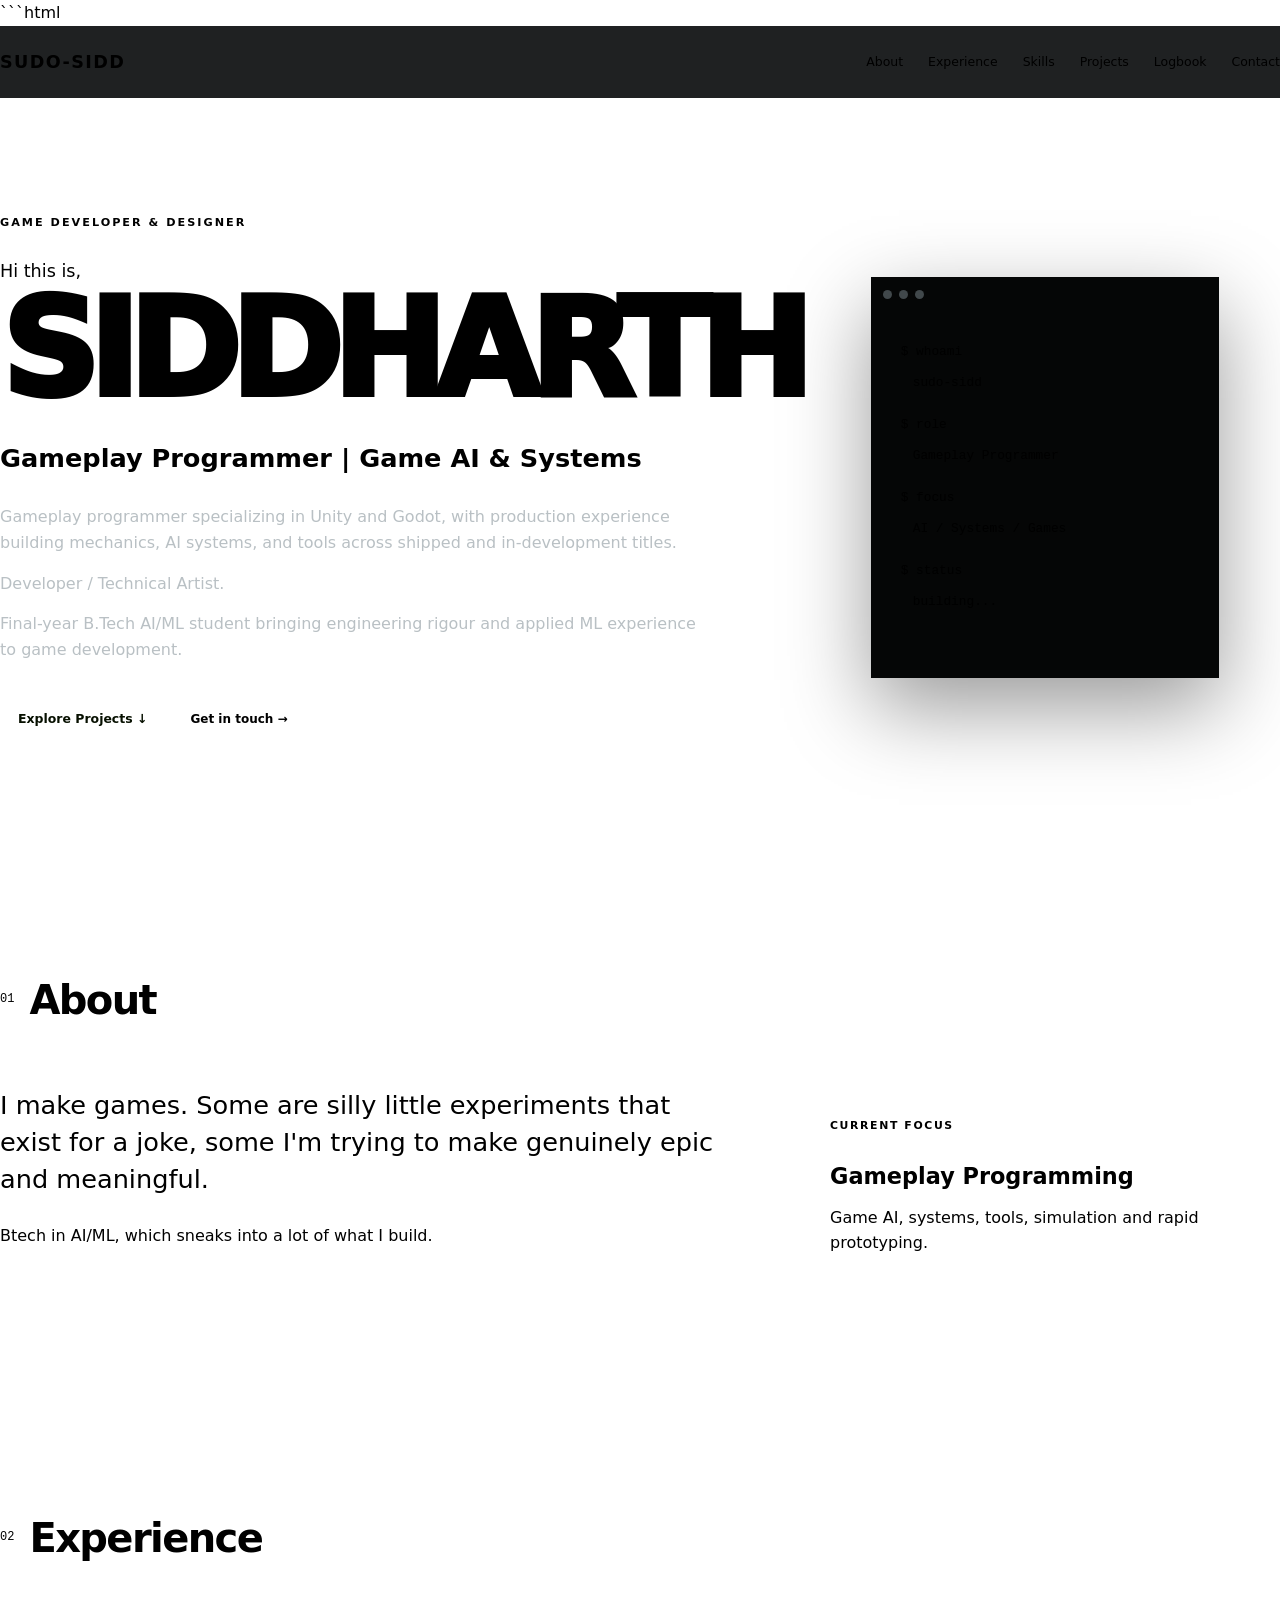
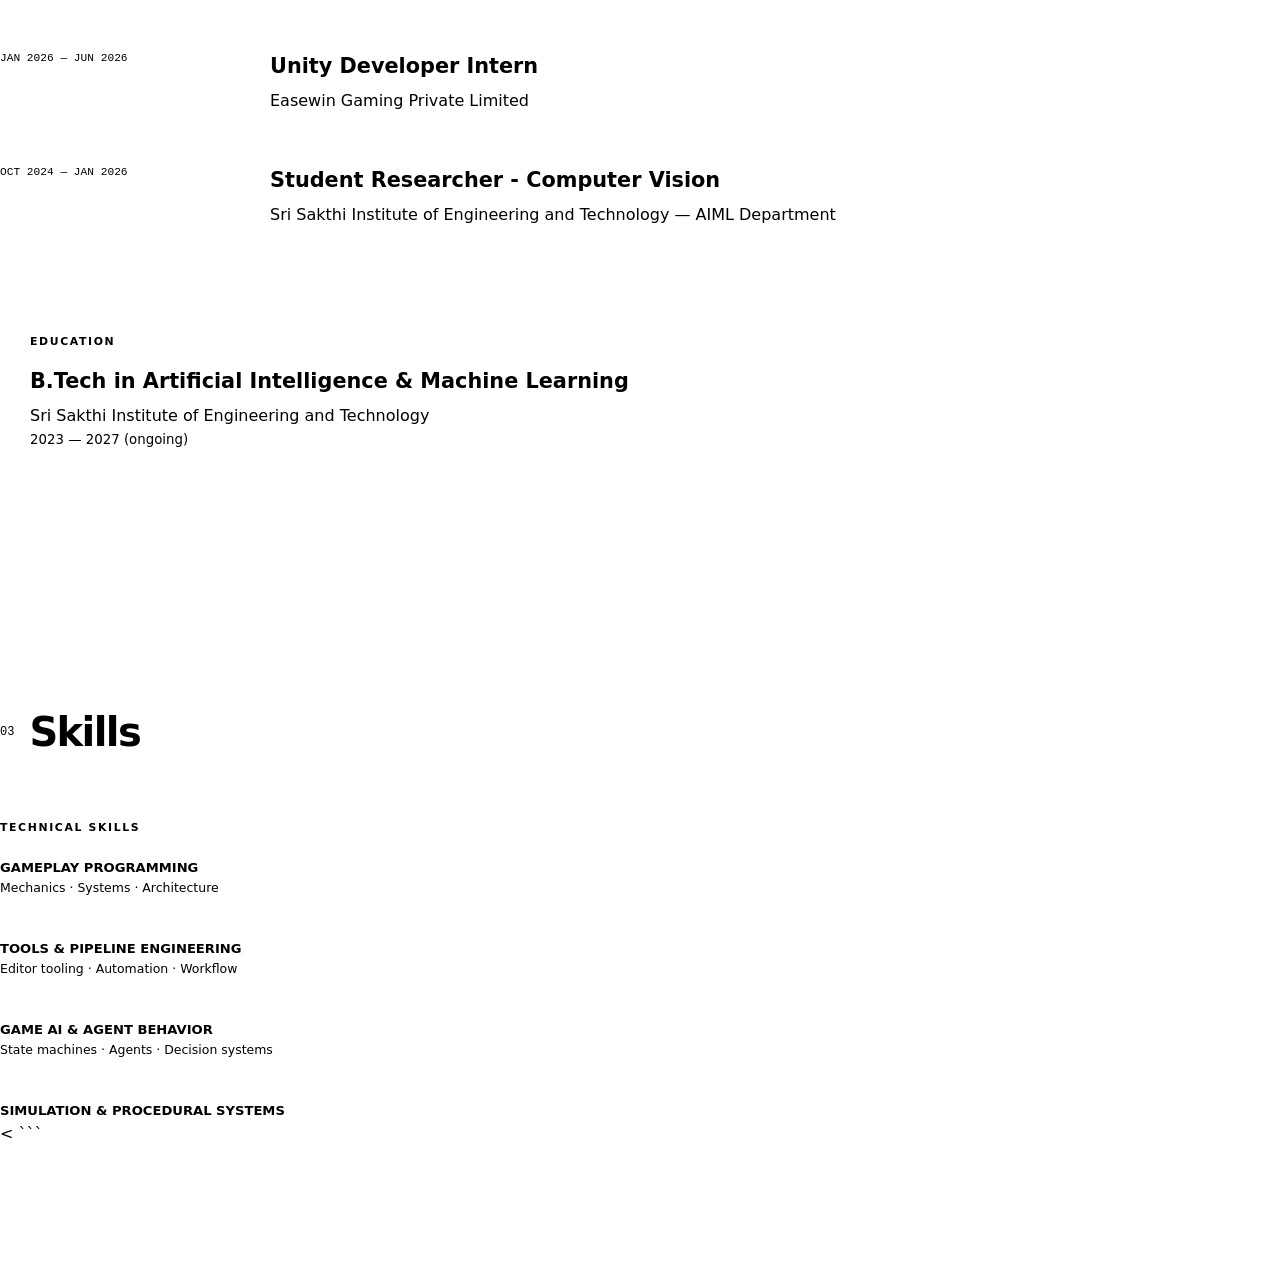
==== Portifolio/index.html @ a7dddc5f "Website" ====
```html
<!DOCTYPE html>
<html lang="en">
<head>
    <meta charset="UTF-8">
    <meta name="viewport" content="width=device-width, initial-scale=1.0">

    <title>SUDO-SIDD | Game Developer & Designer</title>

    <link rel="stylesheet" href="style.css">
</head>

<body>

<header class="header">
    <a href="#home" class="logo">
        SUDO<span>-</span>SIDD
    </a>

    <button class="menu-toggle" id="menuToggle">☰</button>

    <nav id="nav">
        <a href="#about">About</a>
        <a href="#experience">Experience</a>
        <a href="#skills">Skills</a>
        <a href="#projects">Projects</a>
        <a href="#logbook">Logbook</a>
        <a href="#contact">Contact</a>
    </nav>
</header>


<main>

    <!-- HERO -->
    <section id="home" class="hero">

        <div class="hero-left">

            <div class="eyebrow">
                GAME DEVELOPER & DESIGNER
            </div>

            <p class="hello">Hi this is,</p>

            <h1>SIDDHARTH</h1>

            <h2>
                Gameplay Programmer
                <span>|</span>
                Game AI & Systems
            </h2>

            <p>
                Gameplay programmer specializing in Unity and Godot,
                with production experience building mechanics, AI
                systems, and tools across shipped and in-development
                titles.
            </p>

            <p class="muted">
                Developer / Technical Artist.
            </p>

            <p>
                Final-year B.Tech AI/ML student bringing engineering
                rigour and applied ML experience to game development.
            </p>

            <div class="hero-buttons">
                <a href="#projects" class="button">
                    Explore Projects ↓
                </a>

                <a href="#contact" class="link">
                    Get in touch →
                </a>
            </div>

        </div>

        <div class="hero-visual">
            <div class="terminal">
                <div class="terminal-top">
                    <span></span>
                    <span></span>
                    <span></span>
                </div>

                <div class="terminal-body">
                    <p>$ whoami</p>
                    <p class="green">sudo-sidd</p>

                    <p>$ role</p>
                    <p class="green">Gameplay Programmer</p>

                    <p>$ focus</p>
                    <p class="green">AI / Systems / Games</p>

                    <p>$ status</p>
                    <p class="green">building...</p>

                    <span class="cursor"></span>
                </div>
            </div>
        </div>

    </section>


    <!-- ABOUT -->
    <section id="about" class="section">

        <div class="section-title">
            <span>01</span>
            <h2>About</h2>
        </div>

        <div class="about-grid">

            <div>
                <p class="big-text">
                    I make games. Some are silly little experiments
                    that exist for a joke, some I'm trying to make
                    genuinely epic and meaningful.
                </p>

                <p>
                    Btech in AI/ML, which sneaks into a lot of what
                    I build.
                </p>
            </div>

            <div class="info-card">
                <span>CURRENT FOCUS</span>

                <h3>
                    Gameplay Programming
                </h3>

                <p>
                    Game AI, systems, tools, simulation and
                    rapid prototyping.
                </p>
            </div>

        </div>

    </section>


    <!-- EXPERIENCE -->
    <section id="experience" class="section">

        <div class="section-title">
            <span>02</span>
            <h2>Experience</h2>
        </div>

        <div class="timeline">

            <article>
                <time>
                    JAN 2026 — JUN 2026
                </time>

                <div>
                    <h3>Unity Developer Intern</h3>

                    <p>
                        Easewin Gaming Private Limited
                    </p>
                </div>
            </article>


            <article>
                <time>
                    OCT 2024 — JAN 2026
                </time>

                <div>
                    <h3>
                        Student Researcher -
                        Computer Vision
                    </h3>

                    <p>
                        Sri Sakthi Institute of Engineering
                        and Technology — AIML Department
                    </p>
                </div>
            </article>

        </div>


        <div class="education">

            <span>EDUCATION</span>

            <h3>
                B.Tech in Artificial Intelligence
                & Machine Learning
            </h3>

            <p>
                Sri Sakthi Institute of Engineering
                and Technology
            </p>

            <small>
                2023 — 2027 (ongoing)
            </small>

        </div>

    </section>


    <!-- SKILLS -->
    <section id="skills" class="section">

        <div class="section-title">
            <span>03</span>
            <h2>Skills</h2>
        </div>


        <div class="skills-grid">

            <div>

                <span class="label">
                    TECHNICAL SKILLS
                </span>

                <div class="skill">

                    <strong>
                        GAMEPLAY PROGRAMMING
                    </strong>

                    <small>
                        Mechanics · Systems · Architecture
                    </small>

                </div>


                <div class="skill">

                    <strong>
                        TOOLS & PIPELINE ENGINEERING
                    </strong>

                    <small>
                        Editor tooling · Automation · Workflow
                    </small>

                </div>


                <div class="skill">

                    <strong>
                        GAME AI & AGENT BEHAVIOR
                    </strong>

                    <small>
                        State machines · Agents · Decision systems
                    </small>

                </div>


                <div class="skill">

                    <strong>
                        SIMULATION & PROCEDURAL SYSTEMS
                    </strong>

                    <
```
---- Portifolio/style.css ----
```css
:root {
    --bg: #07090a;
    --panel: #0d1113;
    --panel-hover: #121719;

    --text: #edf1f2;
    --muted: #899397;

    --green: #b7ff3c;
    --green-dark: #7fb72b;

    --border: #252c2f;

    --max-width: 1200px;
}


* {
    box-sizing: border-box;
    margin: 0;
    padding: 0;
}


html {
    scroll-behavior: smooth;
}


body {
    background: var(--bg);
    color: var(--text);

    font-family:
        Inter,
        system-ui,
        -apple-system,
        BlinkMacSystemFont,
        "Segoe UI",
        sans-serif;

    line-height: 1.6;
}


a {
    color: inherit;
    text-decoration: none;
}


button {
    font-family: inherit;
}


/* =========================
   HEADER
========================= */

.header {
    position: sticky;
    top: 0;
    z-index: 100;

    height: 72px;

    display: flex;
    align-items: center;
    justify-content: space-between;

    padding: 0 max(
        24px,
        calc((100vw - var(--max-width)) / 2)
    );

    background: rgba(7, 9, 10, .9);

    backdrop-filter: blur(15px);

    border-bottom: 1px solid var(--border);
}


.logo {
    font-size: 1.1rem;
    font-weight: 900;

    letter-spacing: .08em;
}


.logo span {
    color: var(--green);
}


.header nav {
    display: flex;
    gap: 25px;
}


.header nav a {
    color: var(--muted);

    font-size: .78rem;

    transition: .2s;
}


.header nav a:hover {
    color: var(--green);
}


.menu-toggle {
    display: none;

    background: none;
    border: none;

    color: white;

    font-size: 1.4rem;

    cursor: pointer;
}


/* =========================
   GENERAL
========================= */

.section,
.hero {
    width: min(
        var(--max-width),
        calc(100% - 48px)
    );

    margin: auto;
}


.section {
    padding: 110px 0;

    border-top: 1px solid var(--border);
}


.section-title {
    display: flex;

    align-items: center;

    gap: 15px;

    margin-bottom: 55px;
}


.section-title span {
    color: var(--green);

    font-family: monospace;

    font-size: .75rem;
}


.section-title h2 {
    font-size: 2.5rem;

    letter-spacing: -.04em;
}


.section-title::after {
    content: "";

    flex: 1;

    height: 1px;

    background: var(--border);

    margin-left: 10px;
}


.label {
    color: var(--green);

    font-size: .68rem;

    font-weight: 800;

    letter-spacing: .15em;
}


.muted {
    color: var(--muted);
}


/* =========================
   HERO
========================= */

.hero {
    min-height: 760px;

    display: grid;

    grid-template-columns:
        1.15fr
        .85fr;

    gap: 70px;

    align-items: center;
}


.eyebrow {
    color: var(--green);

    font-size: .7rem;

    font-weight: 800;

    letter-spacing: .18em;
}


.hello {
    color: var(--muted);

    font-size: 1.1rem;

    margin-top: 25px;
}


.hero h1 {
    font-size:
        clamp(
            4rem,
            11vw,
            8.5rem
        );

    line-height: .85;

    letter-spacing: -.08em;

    margin: 8px 0 30px;

    font-weight: 950;
}


.hero h2 {
    font-size:
        clamp(
            1.1rem,
            2vw,
            1.6rem
        );

    margin-bottom: 25px;
}


.hero h2 span {
    color: var(--green);
}


.hero-left > p:not(.hello) {
    max-width: 700px;

    color: #b9c0c4;

    margin-bottom: 15px;
}


.hero-buttons {
    display: flex;

    align-items: center;

    gap: 25px;

    margin-top: 35px;
}


.button {
    background: var(--green);

    color: #071000;

    padding: 12px 18px;

    font-size: .78rem;

    font-weight: 900;

    border-radius: 2px;

    transition: .2s;
}


.button:hover {
    background: #d1ff83;

    transform: translateY(-2px);
}


.link {
    color: var(--green);

    font-size: .75rem;

    font-weight: 800;
}


/* =========================
   TERMINAL
========================= */

.hero-visual {
    min-height: 430px;

    display: flex;

    align-items: center;
}


.terminal {
    width: 100%;

    background: #050606;

    border: 1px solid var(--border);

    box-shadow:
        0 30px 80px rgba(0, 0, 0, .4);
}


.terminal-top {
    height: 35px;

    display: flex;

    align-items: center;

    gap: 7px;

    padding: 0 12px;

    border-bottom: 1px solid var(--border);
}


.terminal-top span {
    width: 9px;
    height: 9px;

    background: #41484b;

    border-radius: 50%;
}


.terminal-body {
    padding: 30px;

    font-family: monospace;

    font-size: .8rem;
}


.terminal-body p {
    margin-bottom: 10px;
}


.terminal-body .green {
    color: var(--green);

    margin-left: 12px;

    margin-bottom: 22px;
}


.cursor {
    display: inline-block;

    width: 7px;

    height: 14px;

    background: var(--green);

    animation: blink 1s infinite;
}


@keyframes blink {

    50% {
        opacity: 0;
    }

}


/* =========================
   ABOUT
========================= */

.about-grid {
    display: grid;

    grid-template-columns:
        1.2fr
        .8fr;

    gap: 80px;
}


.big-text {
    font-size: 1.6rem;

    line-height: 1.45;

    margin-bottom: 25px;
}


.about-grid p {
    color: var(--muted);
}


.info-card {
    padding: 30px;

    background: var(--panel);

    border: 1px solid var(--border);
}


.info-card span,
.education > span {
    color: var(--green);

    font-size: .68rem;

    letter-spacing: .15em;

    font-weight: 800;
}


.info-card h3 {
    margin: 25px 0 10px;

    font-size: 1.4rem;
}


.info-card p {
    color: var(--muted);
}


/* =========================
   EXPERIENCE
========================= */

.timeline article {
    display: grid;

    grid-template-columns:
        230px
        1fr;

    gap: 40px;

    padding: 25px 0;

    border-top: 1px solid var(--border);
}


.timeline article:last-child {
    border-bottom: 1px solid var(--border);
}


.timeline time,
.certifications span,
.logs time {
    color: var(--green);

    font-family: monospace;

    font-size: .7rem;
}


.timeline h3 {
    font-size: 1.3rem;
}


.timeline p {
    color: var(--muted);

    margin-top: 5px;
}


.education {
    margin-top: 50px;

    padding: 30px;

    background: var(--panel);

    border: 1px solid var(--border);
}


.education h3 {
    margin: 15px 0 5px;

    font-size: 1.3rem;
}


.education p,
.education small {
    color: var(--muted);
}


/* =========================
   SKILLS
========================= */

.skills-grid {
    display: grid;

    grid-template-columns:
        1fr
        1fr;

    gap: 80px;
}


.skill {
    padding: 20px 0;

    border-bottom: 1px solid var(--border);
}


.skill strong {
    display: block;

    font-size: .82rem;
}


.skill small {
    color: var(--muted);

    font-size: .78rem;
}


.technology-grid {
    display: grid;

    grid-template-columns:
        repeat(3, 1fr);

    gap: 8px;

    margin-top: 15px;
}


.technology-grid div {
    padding: 16px 10px;

    text-align: center;

    background: var(--panel);

    border: 1px solid var(--border);

    font-size: .8rem;

    font-weight: 700;

    transition: .2s;
}


.technology-grid div:hover {
    border-color: var(--green);

    color: var(--green);
}


.secondary {
    display: block;

    margin-top: 45px;
}


/* =========================
   PROJECTS
========================= */

.projects-header {
    display: flex;

    justify-content: space-between;

    align-items: end;

    gap: 30px;
}


.view-controls {
    display: flex;

    border: 1px solid var(--border);
}


.view-button,
.filter {
    background: transparent;

    border: 0;

    color: var(--muted);

    cursor: pointer;

    font-size: .75rem;
}


.view-button {
    padding: 9px 14px;
}


.view-button.active,
.filter.active {
    background: var(--green);

    color: #071000;

    font-weight: 900;
}


.filters {
    display: flex;

    gap: 8px;

    flex-wrap: wrap;

    margin: 30px 0;
}


.filter {
    border: 1px solid var(--border);

    padding: 8px 14px;

    transition: .2s;
}


.filter:hover {
    border-color: var(--green);

    color: var(--green);
}


.projects {
    display: grid;

    grid-template-columns:
        repeat(2, 1fr);

    gap: 14px;
}


.project {
    padding: 27px;

    min-height: 300px;

    background: var(--panel);

    border: 1px solid var(--border);

    transition:
        transform .2s,
        border-color .2s;
}


.project:hover {
    transform: translateY(-3px);

    border-color:
        var(--green-dark);
}


.project-top {
    display: flex;

    justify-content: space-between;

    font-family: monospace;

    font-size: .68rem;
}


.project-status {
    color: var(--green);
}


.project-category {
    color: var(--muted);
}


.project h3 {
    margin: 30px 0 12px;

    font-size: 1.35rem;
}


.project p {
    color: var(--muted);

    font-size: .85rem;
}


.tags {
    display: flex;

    flex-wrap: wrap;

    gap: 6px;

    margin: 20px 0;
}


.tags span {
    padding: 4px 7px;

    background: #151a1c;

    border: 1px solid var(--border);

    color: #b7bec1;

    font-family: monospace;

    font-size: .65rem;
}


.project-action {
    color: var(--green);

    font-size: .7rem;

    font-weight: 800;
}


/* Timeline view */

.projects.timeline-mode {
    display: block;

    border-left: 1px solid var(--border);

    padding-left: 25px;
}


.projects.timeline-mode .project {
    margin-bottom: 14px;
}


/* =========================
   CERTIFICATIONS
========================= */

.certifications > div {
    display: grid;

    grid-template-columns:
        180px
        1fr;

    gap: 30px;

    padding: 25px 0;

    border-top: 1px solid var(--border);
}


.certifications > div:last-child {
    border-bottom: 1px solid var(--border);
}


.certifications h3 {
    font-size: 1.05rem;
}


.certifications p {
    color: var(--muted);

    margin-top: 5px;
}


/* =========================
   LOGBOOK
========================= */

.logbook-header {
    display: flex;

    justify-content: space-between;

    align-items: end;
}


.logs {
    display: grid;

    grid-template-columns:
        repeat(2, 1fr);

    gap: 14px;

    margin-top: 30px;
}


.logs article {
    padding: 28px;

    background: var(--panel);

    border: 1px solid var(--border);
}


.logs h3 {
    font-size: 1.2rem;

    line-height: 1.4;

    margin: 18px 0;
}


.logs p {
    color: var(--muted);

    font-size: .85rem;
}


.logs article > a {
    color: var(--green);

    font-size: .7rem;

    font-weight: 900;
}


/* =========================
   DOODLES
========================= */

.doodles {
    display: grid;

    grid-template-columns:
        repeat(4, 1fr);

    gap: 10px;

    margin-top: 25px;
}


.doodles div {
    min-height: 130px;

    display: flex;

    align-items: end;

    padding: 12px;

    background:
        linear-gradient(
            145deg,
            #151a1d,
            #090b0c
        );

    border: 1px solid var(--border);

    color: #adb4b7;

    font-size: .7rem;

    transition: .2s;
}


.doodles div:hover {
    border-color: var(--green);

    color: var(--green);
}


/* =========================
   CONTACT
========================= */

.contact-grid {
    display: grid;

    grid-template-columns:
        1fr
        1fr;

    gap: 80px;
}


.contact-grid h2 {
    font-size: 2.6rem;

    margin: 10px 0;
}


.contact-grid p {
    max-width: 600px;

    color: var(--muted);
}


.contact-links {
    display: flex;

    flex-direction: column;

    gap: 12px;
}


.contact-links > a {
    padding: 17px;

    background: var(--panel);

    border: 1px solid var(--border);

    color: var(--muted);

    font-size: .7rem;
}


.contact-links strong {
    display: block;

    color: var(--text);

    margin-top: 5px;
}


.socials {
    display: flex;

    gap: 22px;

    margin-top: 15px;
}


.socials a {
    color: var(--green);

    font-size: .72rem;

    font-weight: 900;
}


/* =========================
   FOOTER
========================= */

footer {
    width: min(
        var(--max-width),
        calc(100% - 48px)
    );

    margin: auto;

    padding: 40px 0 55px;

    border-top: 1px solid var(--border);

    display: flex;

    justify-content: space-between;

    gap: 30px;

    color: var(--muted);

    font-size: .75rem;
}


footer strong {
    color: var(--text);

    font-size: .9rem;
}


/* =========================
   MOBILE
========================= */

@media (max-width: 850px) {

    .menu-toggle {
        display: block;
    }


    .header nav {
        display: none;

        position: absolute;

        top: 72px;

        left: 0;

        right: 0;

        padding: 20px 24px;

        background: var(--bg);

        border-bottom: 1px solid var(--border);

        flex-direction: column;
    }


    .header nav.open {
        display: flex;
    }


    .hero {
        grid-template-columns: 1fr;

        padding-top: 70px;
    }


    .hero-visual {
        min-height: 300px;
    }


    .about-grid,
    .skills-grid,
    .contact-grid {
        grid-template-columns: 1fr;
    }


    .projects,
    .logs {
        grid-template-columns: 1fr;
    }


    .doodles {
        grid-template-columns:
            repeat(2, 1fr);
    }


    .timeline article {
        grid-template-columns: 1fr;

        gap: 7px;
    }

}


@media (max-width: 550px) {

    .section,
    .hero {
        width:
            calc(100% - 28px);
    }


    .section {
        padding: 75px 0;
    }


    .hero h1 {
        font-size: 4rem;
    }


    .hero-buttons {
        flex-direction: column;

        align-items: flex-start;
    }


    .projects-header,
    .logbook-header {
        flex-direction: column;

        align-items: flex-start;
    }


    .technology-grid {
        grid-template-columns:
            repeat(2, 1fr);
    }


    .certifications > div {
        grid-template-columns: 1fr;

        gap: 8px;
    }


    footer {
        width:
            calc(100% - 28px);

        flex-direction: column;
    }

}
```
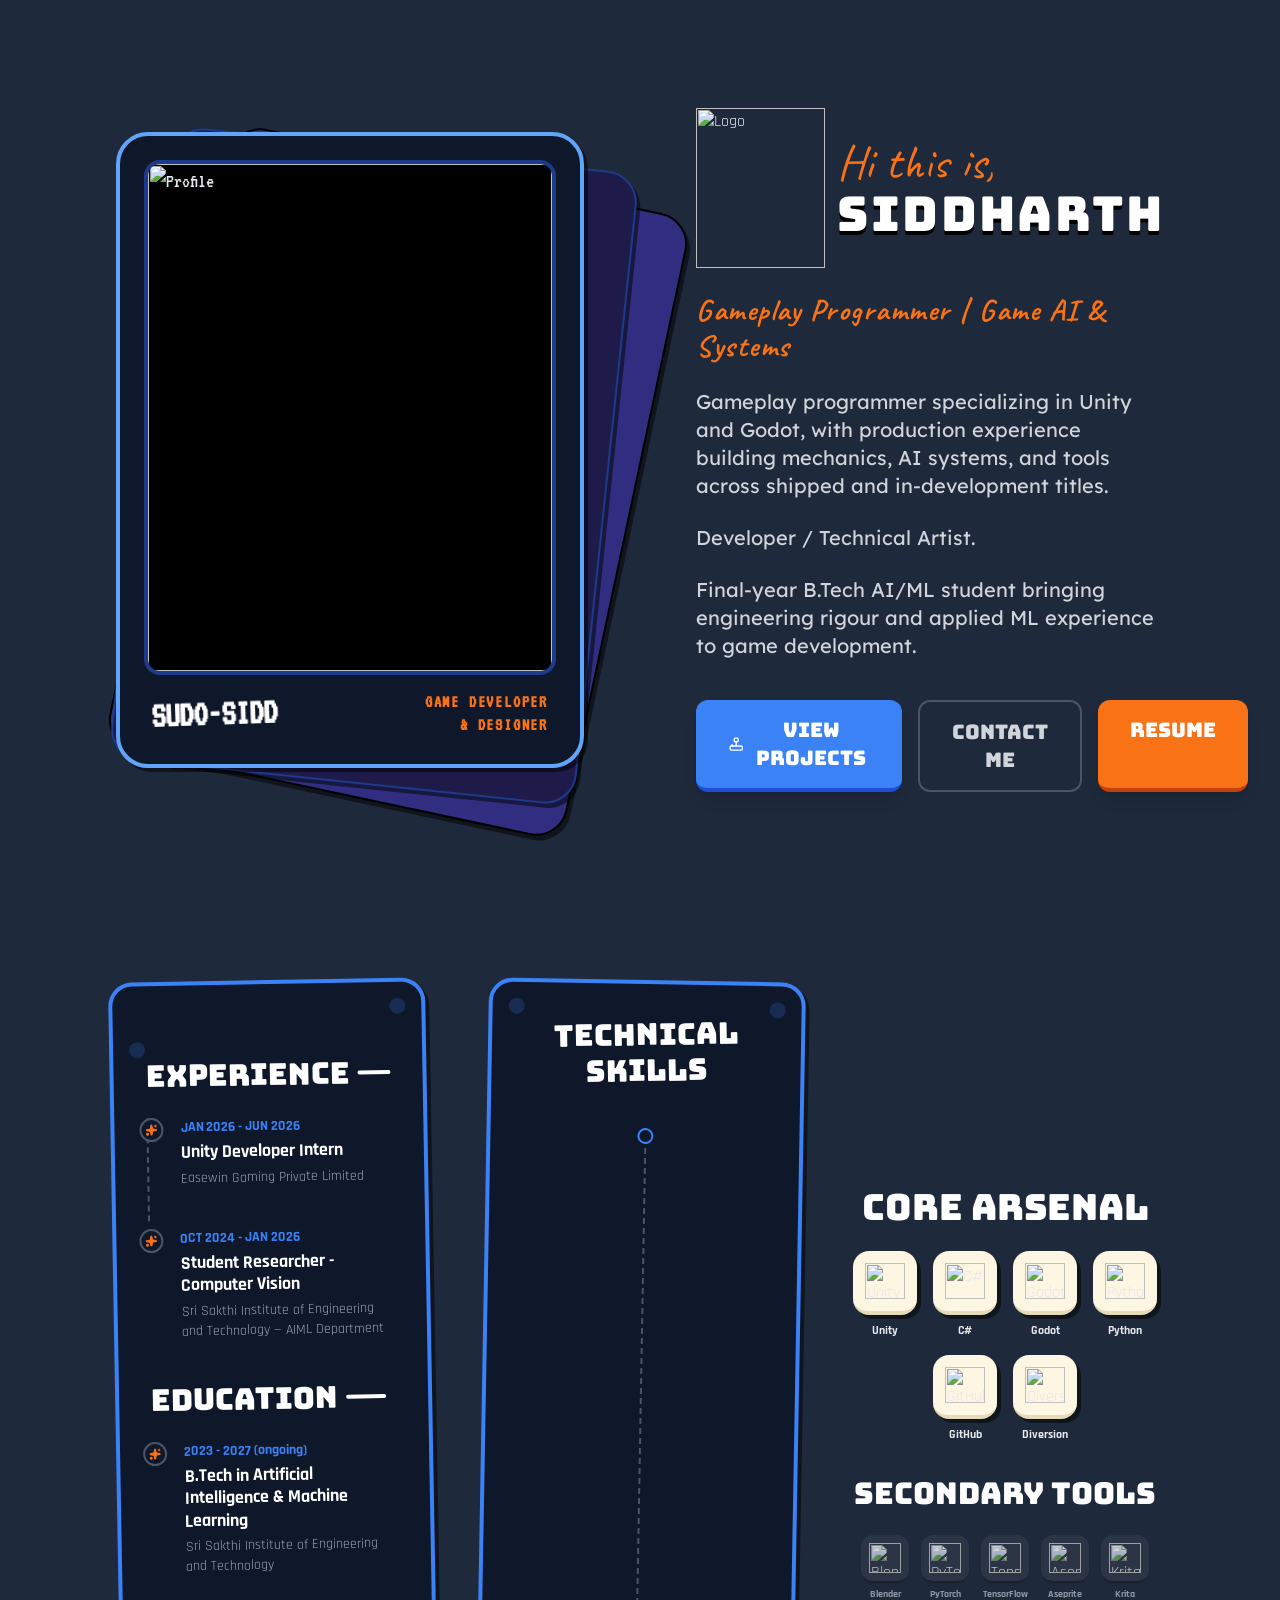
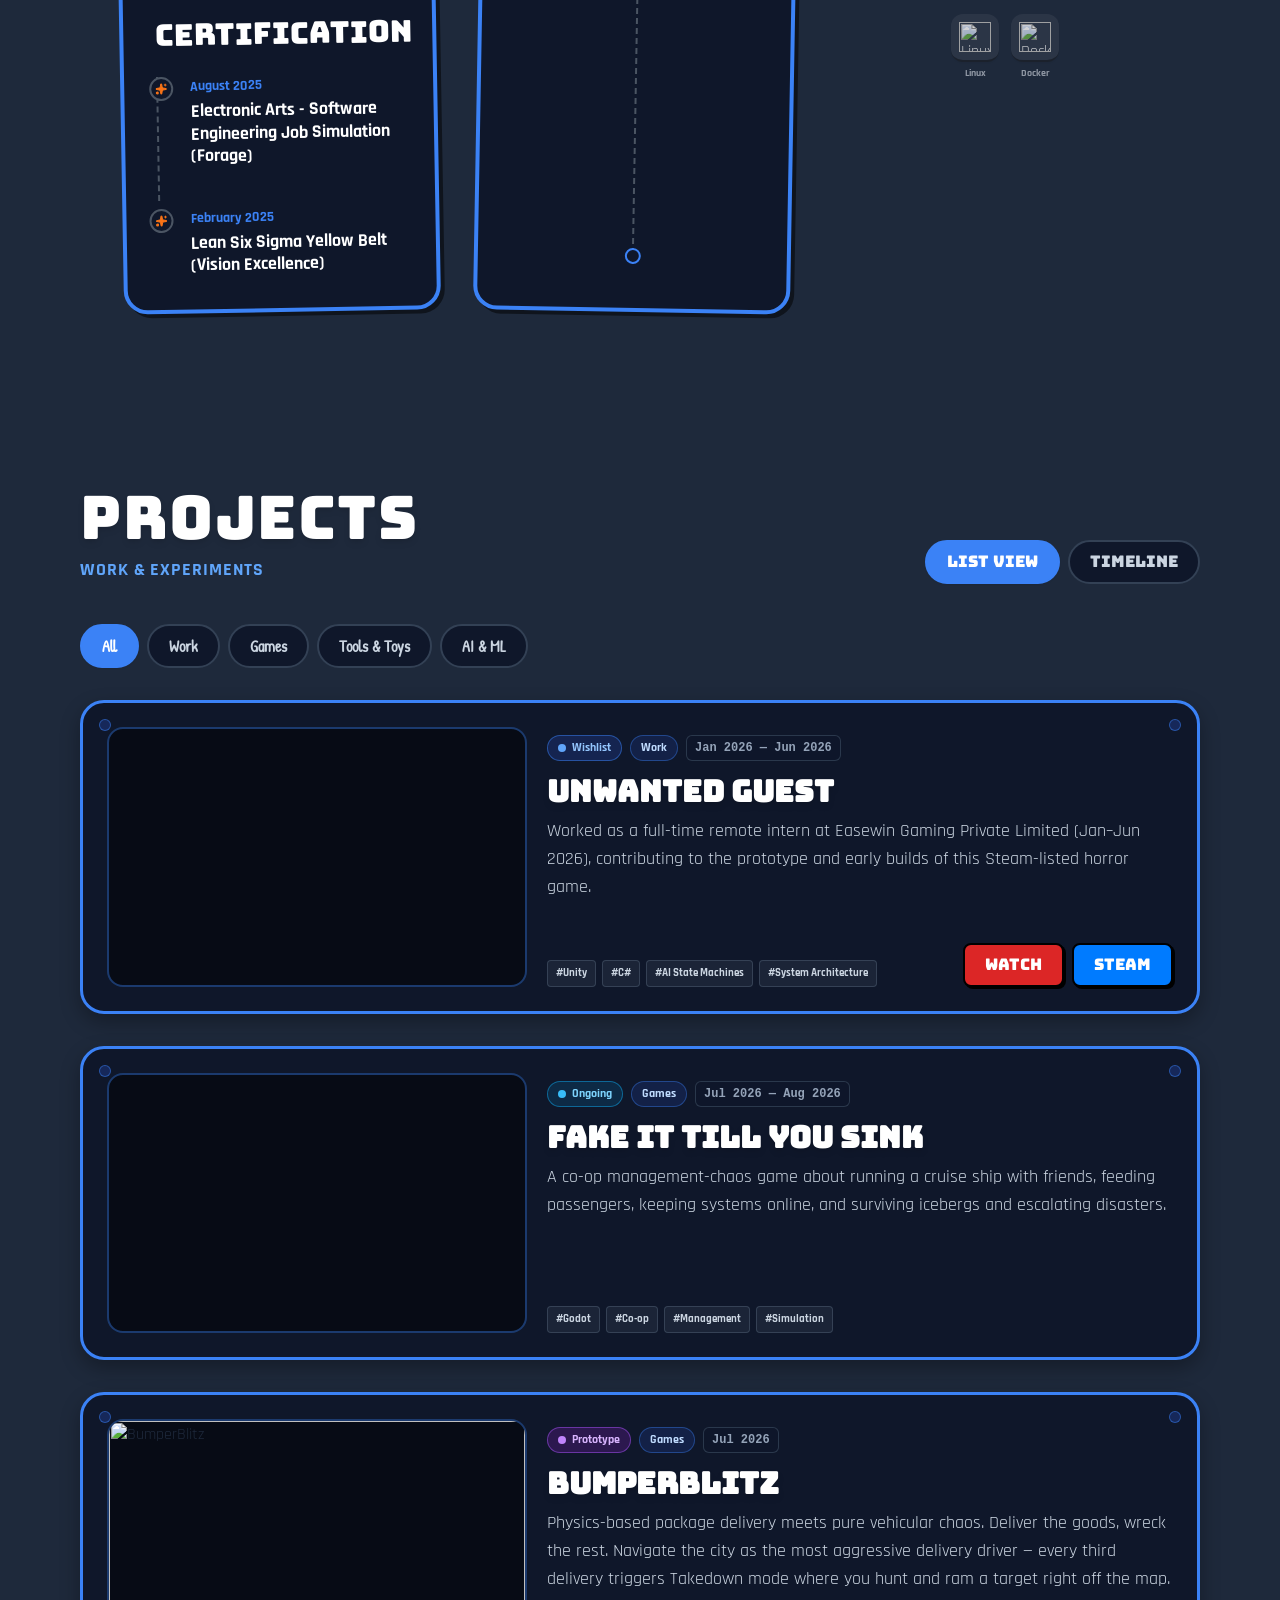
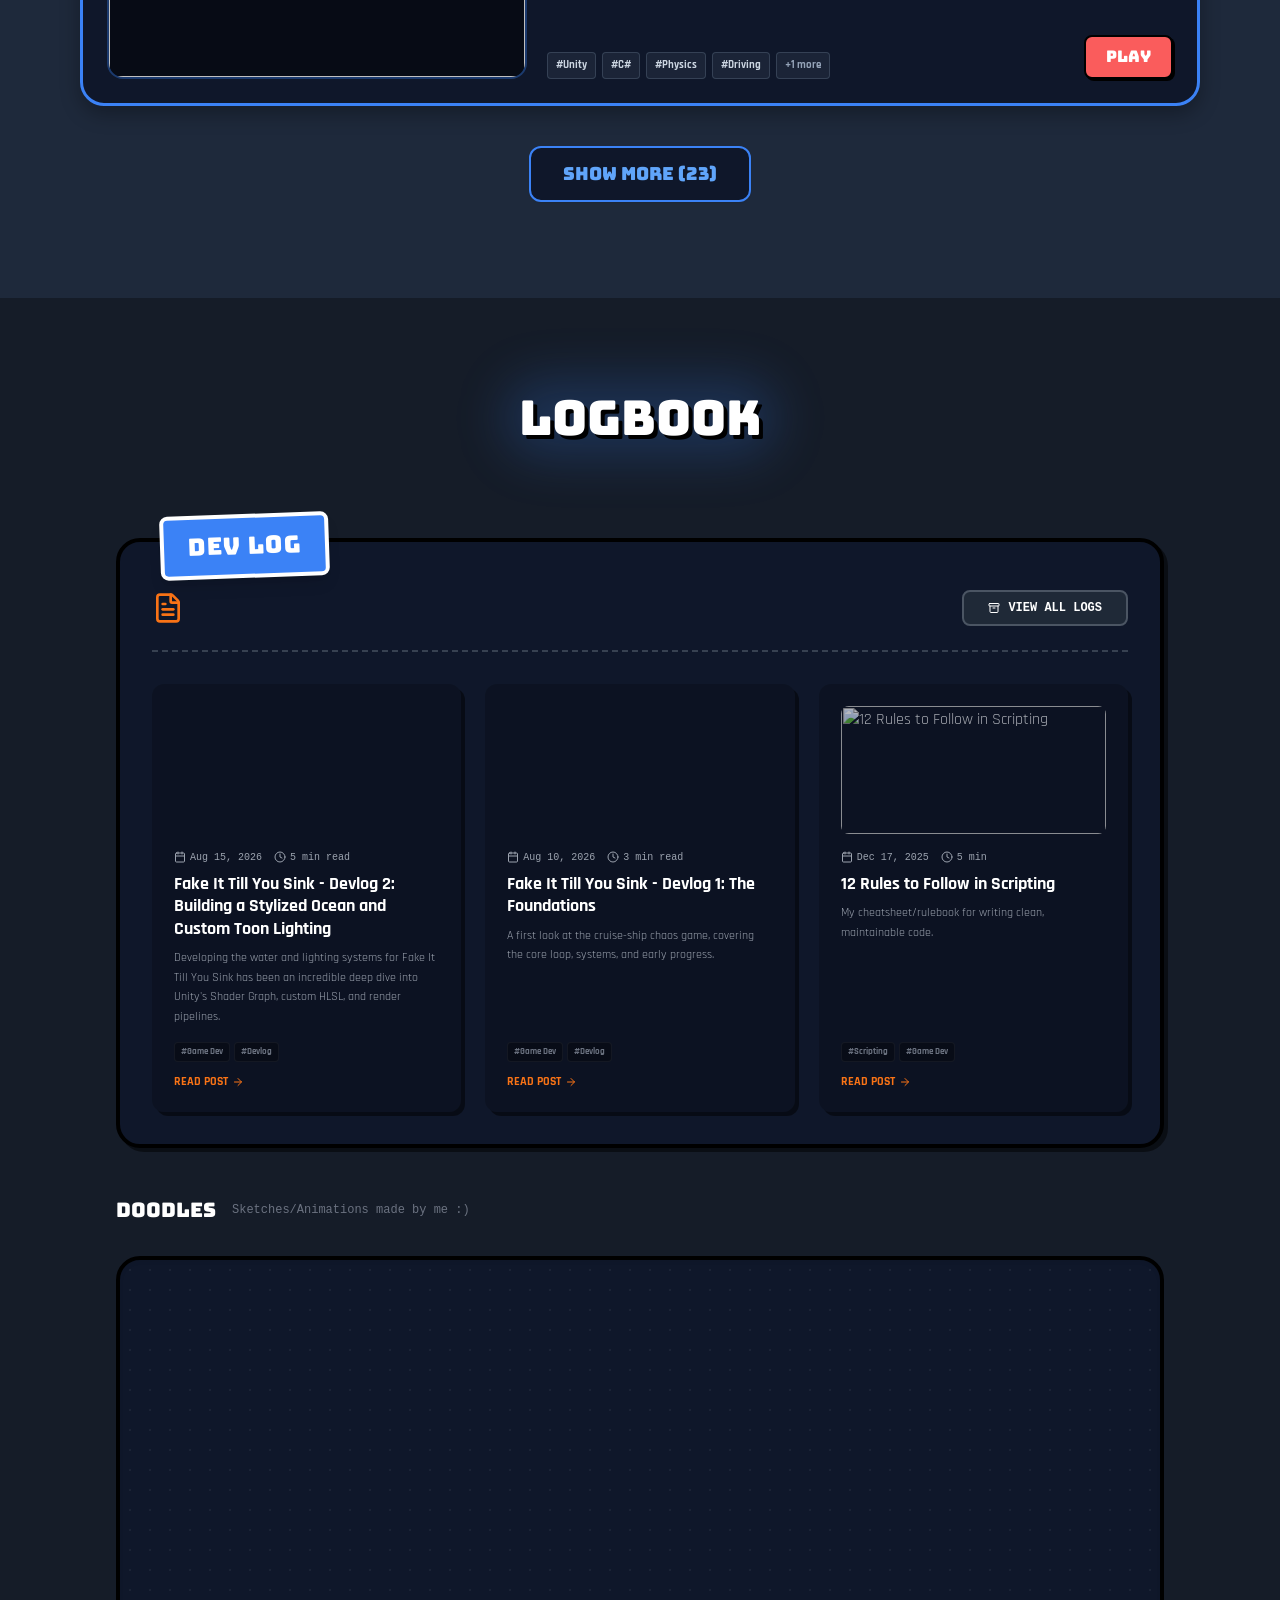
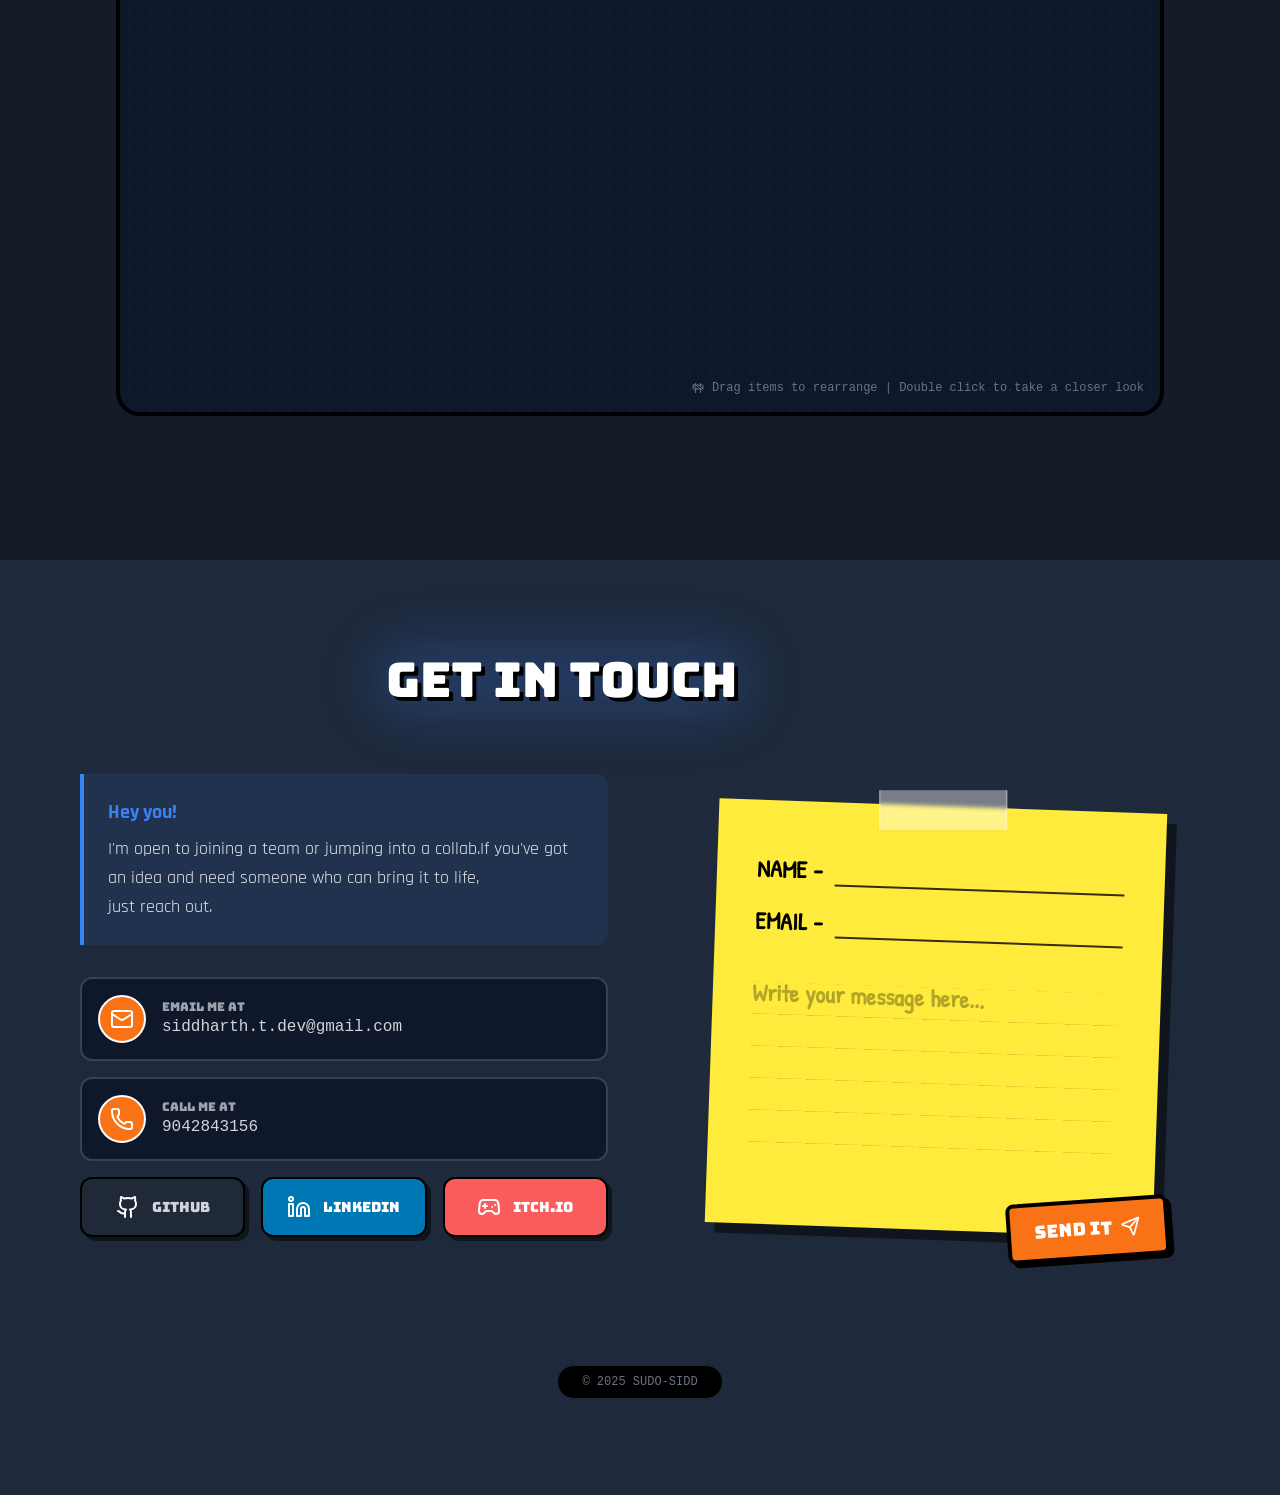
==== commit d99efded: "worked" ====
--- a/Portifolio/index.html
+++ b/Portifolio/index.html
@@ -1,284 +1,576 @@
-```html
-<!DOCTYPE html>
-<html lang="en">
-<head>
+<html lang="en"><head>
     <meta charset="UTF-8">
     <meta name="viewport" content="width=device-width, initial-scale=1.0">
-
-    <title>SUDO-SIDD | Game Developer & Designer</title>
-
-    <link rel="stylesheet" href="style.css">
-</head>
-
+    <meta name="description" content="Portfolio of Siddharth T (sudo-sidd) - I’m a student who likes building systems that work the way they should, look good, and feel intentional. I work in the overlap between art, design, and systems because each one solves a different part of the puzzle.">
+    <meta name="robots" content="index, follow">
+    <!-- SEO Meta Tags (auto-generated by generate-seo-html.js) -->
+    <meta name="author" content="Siddharth T">
+    <meta name="keywords" content="Siddharth T, sudo-sidd, game developer, gameplay programmer, game AI, Unity developer, Godot developer, indie game dev, Unity, C#, Godot 4, Python, GitHub, Diversion, Blender, PyTorch, TensorFlow, Aseprite, Krita, Linux, Docker, portfolio, game design, reinforcement learning, imitation learning">
+    <link rel="canonical" href="https://sudosidd.dev">
+    <link rel="alternate" type="application/rss+xml" title="sudo-sidd Dev Log" href="https://sudosidd.dev/rss.xml">
+    <link rel="alternate" type="text/plain" title="LLM-friendly version" href="https://sudosidd.dev/llms.txt">
+
+    <!-- Open Graph -->
+    <meta property="og:type" content="website">
+    <meta property="og:url" content="https://sudosidd.dev">
+    <meta property="og:title" content="sudo-sidd | Gameplay Programmer">
+    <meta property="og:description" content="Portfolio of Siddharth T (sudo-sidd) — Gameplay Programmer. Gameplay programmer specializing in Unity and Godot, with production experience building mechanics, AI systems, and tools across shipped and in-development titles.">
+    <meta property="og:site_name" content="sudo-sidd Portfolio">
+    <meta property="og:locale" content="en_US">
+    <meta property="og:image" content="https://sudosidd.dev/logo.png">
+
+    <!-- Twitter Card -->
+    <meta name="twitter:card" content="summary">
+    <meta name="twitter:title" content="sudo-sidd | Gameplay Programmer">
+    <meta name="twitter:description" content="Portfolio of Siddharth T (sudo-sidd) — Gameplay Programmer. Gameplay programmer specializing in Unity and Godot, with production experience building mechanics, AI systems, and tools across shipped and in-development titles.">
+    <meta name="twitter:image" content="https://sudosidd.dev/logo.png">
+    <!-- /SEO Meta Tags -->
+    <title>sudo-sidd | Game Developer &amp; Designer</title>
+    <link rel="icon" href="/logo.png">
+    <!-- DNS prefetch for external resources -->
+    <link rel="dns-prefetch" href="//gc.zgo.at">
+    <link rel="dns-prefetch" href="//cdn.tailwindcss.com">
+    <!-- GoatCounter Analytics -->
+    <script data-goatcounter="https://sudo-sidd.goatcounter.com/count" async="" src="//gc.zgo.at/count.js"></script>
+    <script src="https://cdn.tailwindcss.com?plugins=typography"></script>
+    <link rel="preconnect" href="https://fonts.googleapis.com">
+    <link rel="preconnect" href="https://fonts.gstatic.com" crossorigin="">
+    <link href="https://fonts.googleapis.com/css2?family=Bungee&amp;family=Rajdhani:wght@400;500;600;700&amp;family=Share+Tech+Mono&amp;family=Patrick+Hand&amp;family=Caveat:wght@400;700&amp;family=Permanent+Marker&amp;family=Lexend:wght@300;400;600;700&amp;family=VT323&amp;display=swap" rel="stylesheet">
+    <script>
+        tailwind.config = {
+            theme: {
+                extend: {
+                    colors: {
+                        'toon-blue': '#3b82f6',    /* Bright Blue */
+                        'toon-orange': '#f97316',  /* Vibrant Orange */
+                        'toon-yellow': '#fbbf24',  /* Warm Yellow */
+                        'toon-bg': '#1e293b',      /* Slate 800 - Friendlier Dark */
+                        'toon-card': '#0f172a',    /* Slate 900 */
+                        'toon-text': '#f8fafc',    /* Slate 50 */
+                    },
+                    fontFamily: {
+                        'display': ['"Bungee"', 'cursive'],
+                        'tech': ['"Share Tech Mono"', 'monospace'],
+                        'sans': ['"Rajdhani"', 'sans-serif'],
+                        'hand': ['"Patrick Hand"', 'cursive'],
+                        'caveat': ['"Caveat"', 'cursive'],
+                        'marker': ['"Permanent Marker"', 'cursive'],
+                        'lexend': ['"Lexend"', 'sans-serif'],
+                        'minecraft': ['"VT323"', 'monospace'],
+                    },
+                    boxShadow: {
+                        'pop': '4px 4px 0px 0px rgba(0,0,0,0.5)',
+                        'pop-hover': '6px 6px 0px 0px rgba(0,0,0,0.5)',
+                        'glow-blue': '0 0 15px rgba(59, 130, 246, 0.5)',
+                        'glow-orange': '0 0 15px rgba(249, 115, 22, 0.5)',
+                    }
+                }
+            }
+        }
+    </script>
+    <style>
+        html {
+            scroll-behavior: smooth;
+            scroll-padding-top: 80px;
+        }
+        body {
+            background-color: #1e293b;
+            color: #f8fafc;
+            overflow-x: hidden;
+            background-image:
+                    radial-gradient(circle at 15% 50%, rgba(59, 130, 246, 0.08), transparent 25%),
+                    radial-gradient(circle at 85% 30%, rgba(249, 115, 22, 0.08), transparent 25%);
+        }
+        /* Custom Scrollbar */
+        ::-webkit-scrollbar {
+            width: 12px;
+        }
+        ::-webkit-scrollbar-track {
+            background: #0f172a;
+        }
+        ::-webkit-scrollbar-thumb {
+            background: #3b82f6;
+            border: 2px solid #0f172a;
+            border-radius: 6px;
+        }
+        ::-webkit-scrollbar-thumb:hover {
+            background: #f97316;
+        }
+    </style>
+
+    <!-- JSON-LD Structured Data (auto-generated by generate-seo-html.js) -->
+    <script type="application/ld+json">
+        {
+            "@context": "https://schema.org",
+            "@type": "Person",
+            "name": "Siddharth T",
+            "alternateName": "sudo-sidd",
+            "url": "https://sudosidd.dev",
+            "image": "https://sudosidd.dev/logo.png",
+            "jobTitle": "Gameplay Programmer",
+            "description": "I make games. Some are silly little experiments that exist for a joke, some I'm trying to make genuinely epic and meaningful. \\n\\n Btech in AI/ML , which sneaks into a lot of what I build. ",
+            "knowsAbout": [
+                "Unity",
+                "C#",
+                "Godot 4",
+                "Python",
+                "GitHub",
+                "Diversion",
+                "Blender",
+                "PyTorch",
+                "TensorFlow",
+                "Aseprite",
+                "Krita",
+                "Linux",
+                "Docker"
+            ],
+            "sameAs": [
+                "https://github.com/sudo-sidd",
+                "https://sudo-sidd.itch.io"
+            ],
+            "alumniOf": [
+                {
+                    "@type": "EducationalOrganization",
+                    "name": "Sri Sakthi Institute of Engineering and Technology"
+                }
+            ],
+            "hasOccupation": [
+                {
+                    "@type": "Occupation",
+                    "name": "Unity Developer Intern",
+                    "occupationLocation": {
+                        "@type": "Organization",
+                        "name": "Easewin Gaming Private Limited"
+                    }
+                },
+                {
+                    "@type": "Occupation",
+                    "name": "Student Researcher - Computer Vision",
+                    "occupationLocation": {
+                        "@type": "Organization",
+                        "name": "Sri Sakthi Institute of Engineering and Technology — AIML Department"
+                    }
+                }
+            ],
+            "hasCredential": [
+                {
+                    "@type": "EducationalOccupationalCredential",
+                    "name": "Electronic Arts - Software Engineering Job Simulation (Forage)",
+                    "dateCreated": "August 2025"
+                },
+                {
+                    "@type": "EducationalOccupationalCredential",
+                    "name": "Lean Six Sigma Yellow Belt (Vision Excellence)",
+                    "dateCreated": "February 2025"
+                }
+            ]
+        }
+    </script>
+    <script type="application/ld+json">
+        {
+            "@context": "https://schema.org",
+            "@type": "WebSite",
+            "name": "sudo-sidd Portfolio",
+            "url": "https://sudosidd.dev",
+            "description": "Portfolio and dev logs of Siddharth T, a Gameplay Programmer.",
+            "author": {
+                "@type": "Person",
+                "name": "Siddharth T"
+            }
+        }
+    </script>
+    <script type="application/ld+json">
+        {
+            "@context": "https://schema.org",
+            "@type": "ItemList",
+            "name": "Projects by sudo-sidd",
+            "numberOfItems": 26,
+            "itemListElement": [
+                {
+                    "@type": "ListItem",
+                    "position": 1,
+                    "item": {
+                        "@type": "SoftwareApplication",
+                        "name": "Pkmn True-Scale AR",
+                        "description": "A true-scale Pokemon Augmented Reality demonstration built in Unity using spatial surface tracking and realistic real-world asset scaling.",
+                        "url": "https://sudosidd.dev/project/pkmn-true-scale-ar",
+                        "applicationCategory": "GameApplication",
+                        "codeRepository": "https://github.com/sudo-sidd/pkmn-true-scale-ar",
+                        "keywords": "Unity, C#, AR Foundation, Mobile AR"
+                    }
+                },
+                {
+                    "@type": "ListItem",
+                    "position": 2,
+                    "item": {
+                        "@type": "SoftwareApplication",
+                        "name": "BumperBlitz",
+                        "description": "Physics-based package delivery meets pure vehicular chaos. Deliver the goods, wreck the rest. Navigate the city as the most aggressive delivery driver — every third delivery triggers Takedown mode where you hunt and ram a target right off the map.",
+                        "url": "https://sudosidd.dev/project/bumperblitz",
+                        "applicationCategory": "GameApplication",
+                        "keywords": "Unity, C#, Physics, Driving, HTML5"
+                    }
+                },
+                {
+                    "@type": "ListItem",
+                    "position": 3,
+                    "item": {
+                        "@type": "SoftwareApplication",
+                        "name": "The Last Train Out of Here",
+                        "description": "A 4-day GMTK Game Jam submission. Play as a train conductor managing resources, passengers, and survival across 10 desperate days — accept refugees, trade at markets, and keep your people alive long enough to leave the country.",
+                        "url": "https://sudosidd.dev/project/last-train-out-of-here",
+                        "applicationCategory": "GameApplication",
+                        "keywords": "Godot, GDScript, Resource Management, Game Jam, Narrative"
+                    }
+                },
+                {
+                    "@type": "ListItem",
+                    "position": 4,
+                    "item": {
+                        "@type": "SoftwareApplication",
+                        "name": "GLTFast WebP Support",
+                        "description": "An extension for the GLTFast addon in Unity to import GLTF/GLB files containing WebP textures, optimizing asset loading and memory usage.",
+                        "url": "https://sudosidd.dev/project/gltfast-webp",
+                        "applicationCategory": "GameApplication",
+                        "codeRepository": "https://github.com/sudo-sidd/gltfast-webp-support-unity",
+                        "keywords": "Unity, C#, GLTFast, WebP, Graphics"
+                    }
+                },
+                {
+                    "@type": "ListItem",
+                    "position": 5,
+                    "item": {
+                        "@type": "SoftwareApplication",
+                        "name": "ColdInfer",
+                        "description": "A high-performance C-based inference engine optimized for fast local execution of machine learning models.",
+                        "url": "https://sudosidd.dev/project/coldinfer",
+                        "applicationCategory": "GameApplication",
+                        "codeRepository": "https://github.com/sudo-sidd/ColdInfer",
+                        "keywords": "Machine Learning, Systems Programming"
+                    }
+                },
+                {
+                    "@type": "ListItem",
+                    "position": 6,
+                    "item": {
+                        "@type": "SoftwareApplication",
+                        "name": "3D Imitation Learning",
+                        "description": "A Godot 4 and Python AI framework to dynamically train 3D agents using live demonstrations with a BC-to-PPO RL pipeline.",
+                        "url": "https://sudosidd.dev/project/imitation-learning",
+                        "applicationCategory": "GameApplication",
+                        "codeRepository": "https://github.com/sudo-sidd/Imitation_learning_Godot",
+                        "keywords": "Godot 4, Python, PPO, PyTorch"
+                    }
+                },
+                {
+                    "@type": "ListItem",
+                    "position": 7,
+                    "item": {
+                        "@type": "SoftwareApplication",
+                        "name": "GitHub Profile V-Pet",
+                        "description": "A virtual pet that lives in my GitHub profile README. Features interactive actions (feeding/playing) and real-time state updates via Actions.",
+                        "url": "https://sudosidd.dev/project/github-vpet",
+                        "applicationCategory": "GameApplication",
+                        "codeRepository": "https://github.com/sudo-sidd/sudo-sidd",
+                        "keywords": "GitHub Actions, Python, Pixel Art"
+                    }
+                },
+                {
+                    "@type": "ListItem",
+                    "position": 8,
+                    "item": {
+                        "@type": "SoftwareApplication",
+                        "name": "Kernel Panic",
+                        "description": "A 2-player co-op game about procedural miscommunication under pressure. Manage BOILER_OS, a Victorian-era archival engine with a corruption problem.",
+                        "url": "https://sudosidd.dev/project/kernel-panic",
+                        "applicationCategory": "GameApplication",
+                        "keywords": "2D, Multiplayer, Text based, Puzzle"
+                    }
+                },
+                {
+                    "@type": "ListItem",
+                    "position": 9,
+                    "item": {
+                        "@type": "SoftwareApplication",
+                        "name": "Unity TPC Stress Test",
+                        "description": "A full-cycle QA project auditing Unity's Third-Person Starter Asset. Covers bug tracking via GitHub Issues & Kanban, and engineering fixes for camera clipping and physics collision issues.",
+                        "url": "https://sudosidd.dev/project/unity-tpc-stress-test",
+                        "applicationCategory": "GameApplication",
+                        "codeRepository": "https://github.com/sudo-sidd/Unity-Third-Person-Controller-Stress-Test",
+                        "keywords": "Unity, C#, QA, Cinemachine"
+                    }
+                },
+                {
+                    "@type": "ListItem",
+                    "position": 10,
+                    "item": {
+                        "@type": "SoftwareApplication",
+                        "name": "Exam Ninja",
+                        "description": "A fun, Fruit Ninja-style Unity game where players grade flying exam papers by swiping across the screen. Features physics-based paper gliding and dynamic grading.",
+                        "url": "https://sudosidd.dev/project/exam-ninja",
+                        "applicationCategory": "GameApplication",
+                        "codeRepository": "https://github.com/sudo-sidd/ExamNinja",
+                        "keywords": "Unity, C#, Physics, 2D"
+                    }
+                },
+                {
+                    "@type": "ListItem",
+                    "position": 11,
+                    "item": {
+                        "@type": "SoftwareApplication",
+                        "name": "Unity UI API Demo",
+                        "description": "A demonstration of connecting Unity UI elements with an external API.",
+                        "url": "https://sudosidd.dev/project/unity-ui-api-demo",
+                        "applicationCategory": "GameApplication",
+                        "codeRepository": "https://github.com/sudo-sidd/unity-ui-api-demo",
+                        "keywords": "Unity, C#, UI, API"
+                    }
+                },
+                {
+                    "@type": "ListItem",
+                    "position": 12,
+                    "item": {
+                        "@type": "SoftwareApplication",
+                        "name": "Unwanted Guest",
+                        "description": "Worked as a full-time remote intern at Easewin Gaming Private Limited (Jan–Jun 2026), contributing to the prototype and early builds of this Steam-listed horror game.",
+                        "url": "https://sudosidd.dev/project/unwanted-guest",
+                        "applicationCategory": "GameApplication",
+                        "keywords": "Unity, C#, AI State Machines, System Architecture"
+                    }
+                },
+                {
+                    "@type": "ListItem",
+                    "position": 13,
+                    "item": {
+                        "@type": "SoftwareApplication",
+                        "name": "Fake It Till You Sink",
+                        "description": "A co-op management-chaos game about running a cruise ship with friends, feeding passengers, keeping systems online, and surviving icebergs and escalating disasters.",
+                        "url": "https://sudosidd.dev/project/fake-it-till-you-sink",
+                        "applicationCategory": "GameApplication",
+                        "keywords": "Godot, Co-op, Management, Simulation"
+                    }
+                },
+                {
+                    "@type": "ListItem",
+                    "position": 14,
+                    "item": {
+                        "@type": "SoftwareApplication",
+                        "name": "IMG to ASCII Converter",
+                        "description": "An interactive web application that converts uploaded images into customizable ASCII text art in real time.",
+                        "url": "https://sudosidd.dev/project/img-to-ascii",
+                        "applicationCategory": "GameApplication",
+                        "codeRepository": "https://github.com/sudo-sidd/IMG-to-ASCII",
+                        "keywords": "HTML5, JavaScript, CSS, Canvas API"
+                    }
+                },
+                {
+                    "@type": "ListItem",
+                    "position": 15,
+                    "item": {
+                        "@type": "SoftwareApplication",
+                        "name": "Unity Tactical Grid Prototype",
+                        "description": "A 3D turn-based tactical grid prototype built in Unity. Demonstrates procedural grid generation, custom editor tools, A* pathfinding, and enemy AI behavior.",
+                        "url": "https://sudosidd.dev/project/unity-tactical-grid",
+                        "applicationCategory": "GameApplication",
+                        "codeRepository": "https://github.com/sudo-sidd/UnityTacticalGrid-proto",
+                        "keywords": "Unity, C#, Pathfinding, Procedural Gen"
+                    }
+                },
+                {
+                    "@type": "ListItem",
+                    "position": 16,
+                    "item": {
+                        "@type": "SoftwareApplication",
+                        "name": "Honknarok",
+                        "description": "Honknarok is a short, physics-based rage game set on a treacherous mountain path to Valhalla.",
+                        "url": "https://sudosidd.dev/project/honknarok",
+                        "applicationCategory": "GameApplication",
+                        "keywords": "Godot, Physics, Rage Game"
+                    }
+                },
+                {
+                    "@type": "ListItem",
+                    "position": 17,
+                    "item": {
+                        "@type": "SoftwareApplication",
+                        "name": "Computer Vision & Attendance Systems",
+                        "description": "A suite of Computer Vision tools, face recognition pipelines, gallery management, and automated student/staff attendance tracking applications developed during Student Researcher work.",
+                        "url": "https://sudosidd.dev/project/student-cv-suite",
+                        "applicationCategory": "GameApplication",
+                        "codeRepository": "https://github.com/sudo-sidd/Student-FaceVault",
+                        "keywords": "Python, OpenCV, Face Recognition, Computer Vision, Deep Learning"
+                    }
+                },
+                {
+                    "@type": "ListItem",
+                    "position": 18,
+                    "item": {
+                        "@type": "SoftwareApplication",
+                        "name": "Tiny Wilds",
+                        "description": "A predator-prey simulation and real-time evolution sandbox with autonomous agents built in Godot 4 and PyTorch.",
+                        "url": "https://sudosidd.dev/project/tiny-wilds",
+                        "applicationCategory": "GameApplication",
+                        "codeRepository": "https://github.com/sudo-sidd/TinyWilds",
+                        "keywords": "Godot 4, Evolution Simulation, Sandbox, AI"
+                    }
+                },
+                {
+                    "@type": "ListItem",
+                    "position": 19,
+                    "item": {
+                        "@type": "SoftwareApplication",
+                        "name": "Image Comparison Application",
+                        "description": "A desktop application for pixel-level visual comparison, structural similarity assessment, and difference highlighting between image files.",
+                        "url": "https://sudosidd.dev/project/image-comparison-app",
+                        "applicationCategory": "GameApplication",
+                        "codeRepository": "https://github.com/sudo-sidd/Image_comparison_application",
+                        "keywords": "Python, OpenCV, Computer Vision, GUI"
+                    }
+                },
+                {
+                    "@type": "ListItem",
+                    "position": 20,
+                    "item": {
+                        "@type": "SoftwareApplication",
+                        "name": "Fire Spread Simulation",
+                        "description": "A cellular automata simulation modeling dynamic wildfire propagation across terrain influenced by wind vectors, moisture, and fuel density.",
+                        "url": "https://sudosidd.dev/project/fire-spread-simulation",
+                        "applicationCategory": "GameApplication",
+                        "codeRepository": "https://github.com/sudo-sidd/Fire-Spread-Simulation",
+                        "keywords": "Python, Cellular Automata, Simulation, Pygame"
+                    }
+                },
+                {
+                    "@type": "ListItem",
+                    "position": 21,
+                    "item": {
+                        "@type": "SoftwareApplication",
+                        "name": "ARP Poisoning Demo",
+                        "description": "An educational cybersecurity tool demonstrating ARP cache poisoning, packet manipulation, and network traffic observation.",
+                        "url": "https://sudosidd.dev/project/arp-poisoning-demo",
+                        "applicationCategory": "GameApplication",
+                        "codeRepository": "https://github.com/sudo-sidd/arp-poisoning-demo",
+                        "keywords": "Python, Cybersecurity, Networking, Scapy"
+                    }
+                },
+                {
+                    "@type": "ListItem",
+                    "position": 22,
+                    "item": {
+                        "@type": "SoftwareApplication",
+                        "name": "Product Price Prediction",
+                        "description": "An end-to-end machine learning project utilizing regression models to forecast e-commerce product pricing based on market features.",
+                        "url": "https://sudosidd.dev/project/product-price-prediction",
+                        "applicationCategory": "GameApplication",
+                        "codeRepository": "https://github.com/sudo-sidd/Product-Price-Prediction",
+                        "keywords": "Python, Jupyter, Machine Learning, Data Science"
+                    }
+                },
+                {
+                    "@type": "ListItem",
+                    "position": 23,
+                    "item": {
+                        "@type": "SoftwareApplication",
+                        "name": "Conway's Game of Life",
+                        "description": "An interactive Python implementation of John Conway's cellular automaton with configurable initial grids and speed controls.",
+                        "url": "https://sudosidd.dev/project/conways-game-of-life",
+                        "applicationCategory": "GameApplication",
+                        "codeRepository": "https://github.com/sudo-sidd/Conway-s-Game-Of-Life",
+                        "keywords": "Python, Cellular Automata, Simulation"
+                    }
+                },
+                {
+                    "@type": "ListItem",
+                    "position": 24,
+                    "item": {
+                        "@type": "SoftwareApplication",
+                        "name": "Traffic Flow Simulation",
+                        "description": "A cellular automata traffic model analyzing vehicle density, speed fluctuations, and phantom traffic jams on multi-lane highways.",
+                        "url": "https://sudosidd.dev/project/traffic-flow-simulation",
+                        "applicationCategory": "GameApplication",
+                        "codeRepository": "https://github.com/sudo-sidd/Traffic-Flow-Simulation-with-cellular-automata",
+                        "keywords": "Python, Cellular Automata, Traffic Modeling, Simulation"
+                    }
+                },
+                {
+                    "@type": "ListItem",
+                    "position": 25,
+                    "item": {
+                        "@type": "SoftwareApplication",
+                        "name": "Students Mental Health Analysis",
+                        "description": "A data science project analyzing student survey data to uncover statistical patterns and environmental factors influencing student mental well-being.",
+                        "url": "https://sudosidd.dev/project/students-mental-health-analysis",
+                        "applicationCategory": "GameApplication",
+                        "codeRepository": "https://github.com/sudo-sidd/Students-Mental-Health-Analysis",
+                        "keywords": "Python, Jupyter, Data Science, Data Analysis"
+                    }
+                },
+                {
+                    "@type": "ListItem",
+                    "position": 26,
+                    "item": {
+                        "@type": "SoftwareApplication",
+                        "name": "Count-down",
+                        "description": "A platformer where your countdown affects the levels, activating and deactivating elements of it. Timing is the key. You control the countdown, each number in the countdown is linked with a certain object in the level and when you reach a number the linked objects are highlighted.\\n\\nHit spacebar to count down, you dont have direct control over the player in the game only activating the character at the right time in order to solve the puzzle.",
+                        "url": "https://sudosidd.dev/project/count-down",
+                        "applicationCategory": "GameApplication",
+                        "keywords": "Game Jam, Platformer, Puzzle"
+                    }
+                }
+            ]
+        }
+    </script>
+    <!-- /JSON-LD Structured Data -->
+
+
+
+
+
+
+
+
+
+
+
+
+
+
+
+    <script type="importmap">
+        {
+          "imports": {
+            "react": "https://aistudiocdn.com/react@^19.2.0",
+            "react/": "https://aistudiocdn.com/react@^19.2.0/",
+            "react-dom/": "https://aistudiocdn.com/react-dom@^19.2.0/",
+            "framer-motion": "https://aistudiocdn.com/framer-motion@^12.23.24",
+            "lucide-react": "https://aistudiocdn.com/lucide-react@^0.555.0"
+          }
+        }
+    </script>
+    <script type="module" crossorigin="" src="/assets/index-DCRNgdB4.js"></script>
+    <link rel="modulepreload" crossorigin="" href="/assets/vendor-react-OmalGJJc.js">
+    <link rel="modulepreload" crossorigin="" href="/assets/vendor-motion-B7WLFJcJ.js">
+    <link rel="modulepreload" crossorigin="" href="/assets/vendor-icons-BqzAwKEc.js">
+    <link rel="modulepreload" crossorigin="" href="/assets/vendor-markdown-DR7CzG95.js">
+    <link rel="stylesheet" crossorigin="" href="/assets/index-xpYgfUjV.css">
+    <style>*, ::before, ::after{--tw-border-spacing-x:0;--tw-border-spacing-y:0;--tw-translate-x:0;--tw-translate-y:0;--tw-rotate:0;--tw-skew-x:0;--tw-skew-y:0;--tw-scale-x:1;--tw-scale-y:1;--tw-pan-x: ;--tw-pan-y: ;--tw-pinch-zoom: ;--tw-scroll-snap-strictness:proximity;--tw-gradient-from-position: ;--tw-gradient-via-position: ;--tw-gradient-to-position: ;--tw-ordinal: ;--tw-slashed-zero: ;--tw-numeric-figure: ;--tw-numeric-spacing: ;--tw-numeric-fraction: ;--tw-ring-inset: ;--tw-ring-offset-width:0px;--tw-ring-offset-color:#fff;--tw-ring-color:rgb(59 130 246 / 0.5);--tw-ring-offset-shadow:0 0 #0000;--tw-ring-shadow:0 0 #0000;--tw-shadow:0 0 #0000;--tw-shadow-colored:0 0 #0000;--tw-blur: ;--tw-brightness: ;--tw-contrast: ;--tw-grayscale: ;--tw-hue-rotate: ;--tw-invert: ;--tw-saturate: ;--tw-sepia: ;--tw-drop-shadow: ;--tw-backdrop-blur: ;--tw-backdrop-brightness: ;--tw-backdrop-contrast: ;--tw-backdrop-grayscale: ;--tw-backdrop-hue-rotate: ;--tw-backdrop-invert: ;--tw-backdrop-opacity: ;--tw-backdrop-saturate: ;--tw-backdrop-sepia: ;--tw-contain-size: ;--tw-contain-layout: ;--tw-contain-paint: ;--tw-contain-style: ;}::backdrop{--tw-border-spacing-x:0;--tw-border-spacing-y:0;--tw-translate-x:0;--tw-translate-y:0;--tw-rotate:0;--tw-skew-x:0;--tw-skew-y:0;--tw-scale-x:1;--tw-scale-y:1;--tw-pan-x: ;--tw-pan-y: ;--tw-pinch-zoom: ;--tw-scroll-snap-strictness:proximity;--tw-gradient-from-position: ;--tw-gradient-via-position: ;--tw-gradient-to-position: ;--tw-ordinal: ;--tw-slashed-zero: ;--tw-numeric-figure: ;--tw-numeric-spacing: ;--tw-numeric-fraction: ;--tw-ring-inset: ;--tw-ring-offset-width:0px;--tw-ring-offset-color:#fff;--tw-ring-color:rgb(59 130 246 / 0.5);--tw-ring-offset-shadow:0 0 #0000;--tw-ring-shadow:0 0 #0000;--tw-shadow:0 0 #0000;--tw-shadow-colored:0 0 #0000;--tw-blur: ;--tw-brightness: ;--tw-contrast: ;--tw-grayscale: ;--tw-hue-rotate: ;--tw-invert: ;--tw-saturate: ;--tw-sepia: ;--tw-drop-shadow: ;--tw-backdrop-blur: ;--tw-backdrop-brightness: ;--tw-backdrop-contrast: ;--tw-backdrop-grayscale: ;--tw-backdrop-hue-rotate: ;--tw-backdrop-invert: ;--tw-backdrop-opacity: ;--tw-backdrop-saturate: ;--tw-backdrop-sepia: ;--tw-contain-size: ;--tw-contain-layout: ;--tw-contain-paint: ;--tw-contain-style: ;}/* ! tailwindcss v3.4.17 | MIT License | https://tailwindcss.com */*,::after,::before{box-sizing:border-box;border-width:0;border-style:solid;border-color:#e5e7eb}::after,::before{--tw-content:''}:host,html{line-height:1.5;-webkit-text-size-adjust:100%;-moz-tab-size:4;tab-size:4;font-family:"Rajdhani", sans-serif;font-feature-settings:normal;font-variation-settings:normal;-webkit-tap-highlight-color:transparent}body{margin:0;line-height:inherit}hr{height:0;color:inherit;border-top-width:1px}abbr:where([title]){-webkit-text-decoration:underline dotted;text-decoration:underline dotted}h1,h2,h3,h4,h5,h6{font-size:inherit;font-weight:inherit}a{color:inherit;text-decoration:inherit}b,strong{font-weight:bolder}code,kbd,pre,samp{font-family:ui-monospace, SFMono-Regular, Menlo, Monaco, Consolas, "Liberation Mono", "Courier New", monospace;font-feature-settings:normal;font-variation-settings:normal;font-size:1em}small{font-size:80%}sub,sup{font-size:75%;line-height:0;position:relative;vertical-align:baseline}sub{bottom:-.25em}sup{top:-.5em}table{text-indent:0;border-color:inherit;border-collapse:collapse}button,input,optgroup,select,textarea{font-family:inherit;font-feature-settings:inherit;font-variation-settings:inherit;font-size:100%;font-weight:inherit;line-height:inherit;letter-spacing:inherit;color:inherit;margin:0;padding:0}button,select{text-transform:none}button,input:where([type=button]),input:where([type=reset]),input:where([type=submit]){-webkit-appearance:button;background-color:transparent;background-image:none}:-moz-focusring{outline:auto}:-moz-ui-invalid{box-shadow:none}progress{vertical-align:baseline}::-webkit-inner-spin-button,::-webkit-outer-spin-button{height:auto}[type=search]{-webkit-appearance:textfield;outline-offset:-2px}::-webkit-search-decoration{-webkit-appearance:none}::-webkit-file-upload-button{-webkit-appearance:button;font:inherit}summary{display:list-item}blockquote,dd,dl,figure,h1,h2,h3,h4,h5,h6,hr,p,pre{margin:0}fieldset{margin:0;padding:0}legend{padding:0}menu,ol,ul{list-style:none;margin:0;padding:0}dialog{padding:0}textarea{resize:vertical}input::placeholder,textarea::placeholder{opacity:1;color:#9ca3af}[role=button],button{cursor:pointer}:disabled{cursor:default}audio,canvas,embed,iframe,img,object,svg,video{display:block;vertical-align:middle}img,video{max-width:100%;height:auto}[hidden]:where(:not([hidden=until-found])){display:none}.pointer-events-none{pointer-events:none}.fixed{position:fixed}.absolute{position:absolute}.relative{position:relative}.inset-0{inset:0px}.-inset-4{inset:-1rem}.inset-1{inset:0.25rem}.-bottom-6{bottom:-1.5rem}.-left-\[9px\]{left:-9px}.-right-4{right:-1rem}.-top-4{top:-1rem}.-top-5{top:-1.25rem}.bottom-0{bottom:0px}.bottom-4{bottom:1rem}.left-1\/2{left:50%}.left-4{left:1rem}.right-4{right:1rem}.top-0{top:0px}.top-4{top:1rem}.-top-3{top:-0.75rem}.bottom-3{bottom:0.75rem}.left-3{left:0.75rem}.z-\[100\]{z-index:100}.-z-10{z-index:-10}.-z-20{z-index:-20}.z-0{z-index:0}.z-10{z-index:10}.z-20{z-index:20}.order-1{order:1}.order-2{order:2}.mx-auto{margin-left:auto;margin-right:auto}.mb-1{margin-bottom:0.25rem}.mb-10{margin-bottom:2.5rem}.mb-12{margin-bottom:3rem}.mb-2{margin-bottom:0.5rem}.mb-3{margin-bottom:0.75rem}.mb-4{margin-bottom:1rem}.mb-6{margin-bottom:1.5rem}.mb-8{margin-bottom:2rem}.mt-1{margin-top:0.25rem}.mt-10{margin-top:2.5rem}.mt-2{margin-top:0.5rem}.mt-32{margin-top:8rem}.mt-4{margin-top:1rem}.mt-8{margin-top:2rem}.mt-auto{margin-top:auto}.line-clamp-2{overflow:hidden;display:-webkit-box;-webkit-box-orient:vertical;-webkit-line-clamp:2}.line-clamp-3{overflow:hidden;display:-webkit-box;-webkit-box-orient:vertical;-webkit-line-clamp:3}.block{display:block}.inline-block{display:inline-block}.flex{display:flex}.inline-flex{display:inline-flex}.grid{display:grid}.hidden{display:none}.aspect-\[4\/5\]{aspect-ratio:4/5}.h-96{height:24rem}.h-1{height:0.25rem}.h-10{height:2.5rem}.h-12{height:3rem}.h-16{height:4rem}.h-2{height:0.5rem}.h-28{height:7rem}.h-3{height:0.75rem}.h-32{height:8rem}.h-4{height:1rem}.h-48{height:12rem}.h-5{height:1.25rem}.h-6{height:1.5rem}.h-\[220px\]{height:220px}.h-\[700px\]{height:700px}.h-full{height:100%}.h-24{height:6rem}.min-h-screen{min-height:100vh}.w-96{width:24rem}.w-0\.5{width:0.125rem}.w-10{width:2.5rem}.w-12{width:3rem}.w-16{width:4rem}.w-2{width:0.5rem}.w-28{width:7rem}.w-3{width:0.75rem}.w-32{width:8rem}.w-4{width:1rem}.w-5{width:1.25rem}.w-6{width:1.5rem}.w-full{width:100%}.w-24{width:6rem}.w-40{width:10rem}.min-w-0{min-width:0px}.max-w-2xl{max-width:42rem}.max-w-md{max-width:28rem}.flex-1{flex:1 1 0%}.shrink-0{flex-shrink:0}.flex-grow{flex-grow:1}.origin-bottom-left{transform-origin:bottom left}.-translate-x-1\/2{--tw-translate-x:-50%;transform:translate(var(--tw-translate-x), var(--tw-translate-y)) rotate(var(--tw-rotate)) skewX(var(--tw-skew-x)) skewY(var(--tw-skew-y)) scaleX(var(--tw-scale-x)) scaleY(var(--tw-scale-y))}.-translate-x-2{--tw-translate-x:-0.5rem;transform:translate(var(--tw-translate-x), var(--tw-translate-y)) rotate(var(--tw-rotate)) skewX(var(--tw-skew-x)) skewY(var(--tw-skew-y)) scaleX(var(--tw-scale-x)) scaleY(var(--tw-scale-y))}.-translate-x-4{--tw-translate-x:-1rem;transform:translate(var(--tw-translate-x), var(--tw-translate-y)) rotate(var(--tw-rotate)) skewX(var(--tw-skew-x)) skewY(var(--tw-skew-y)) scaleX(var(--tw-scale-x)) scaleY(var(--tw-scale-y))}.-translate-x-6{--tw-translate-x:-1.5rem;transform:translate(var(--tw-translate-x), var(--tw-translate-y)) rotate(var(--tw-rotate)) skewX(var(--tw-skew-x)) skewY(var(--tw-skew-y)) scaleX(var(--tw-scale-x)) scaleY(var(--tw-scale-y))}.translate-x-12{--tw-translate-x:3rem;transform:translate(var(--tw-translate-x), var(--tw-translate-y)) rotate(var(--tw-rotate)) skewX(var(--tw-skew-x)) skewY(var(--tw-skew-y)) scaleX(var(--tw-scale-x)) scaleY(var(--tw-scale-y))}.translate-x-4{--tw-translate-x:1rem;transform:translate(var(--tw-translate-x), var(--tw-translate-y)) rotate(var(--tw-rotate)) skewX(var(--tw-skew-x)) skewY(var(--tw-skew-y)) scaleX(var(--tw-scale-x)) scaleY(var(--tw-scale-y))}.translate-x-6{--tw-translate-x:1.5rem;transform:translate(var(--tw-translate-x), var(--tw-translate-y)) rotate(var(--tw-rotate)) skewX(var(--tw-skew-x)) skewY(var(--tw-skew-y)) scaleX(var(--tw-scale-x)) scaleY(var(--tw-scale-y))}.translate-y-4{--tw-translate-y:1rem;transform:translate(var(--tw-translate-x), var(--tw-translate-y)) rotate(var(--tw-rotate)) skewX(var(--tw-skew-x)) skewY(var(--tw-skew-y)) scaleX(var(--tw-scale-x)) scaleY(var(--tw-scale-y))}.translate-y-8{--tw-translate-y:2rem;transform:translate(var(--tw-translate-x), var(--tw-translate-y)) rotate(var(--tw-rotate)) skewX(var(--tw-skew-x)) skewY(var(--tw-skew-y)) scaleX(var(--tw-scale-x)) scaleY(var(--tw-scale-y))}.-rotate-1{--tw-rotate:-1deg;transform:translate(var(--tw-translate-x), var(--tw-translate-y)) rotate(var(--tw-rotate)) skewX(var(--tw-skew-x)) skewY(var(--tw-skew-y)) scaleX(var(--tw-scale-x)) scaleY(var(--tw-scale-y))}.-rotate-2{--tw-rotate:-2deg;transform:translate(var(--tw-translate-x), var(--tw-translate-y)) rotate(var(--tw-rotate)) skewX(var(--tw-skew-x)) skewY(var(--tw-skew-y)) scaleX(var(--tw-scale-x)) scaleY(var(--tw-scale-y))}.-rotate-6{--tw-rotate:-6deg;transform:translate(var(--tw-translate-x), var(--tw-translate-y)) rotate(var(--tw-rotate)) skewX(var(--tw-skew-x)) skewY(var(--tw-skew-y)) scaleX(var(--tw-scale-x)) scaleY(var(--tw-scale-y))}.rotate-1{--tw-rotate:1deg;transform:translate(var(--tw-translate-x), var(--tw-translate-y)) rotate(var(--tw-rotate)) skewX(var(--tw-skew-x)) skewY(var(--tw-skew-y)) scaleX(var(--tw-scale-x)) scaleY(var(--tw-scale-y))}.rotate-12{--tw-rotate:12deg;transform:translate(var(--tw-translate-x), var(--tw-translate-y)) rotate(var(--tw-rotate)) skewX(var(--tw-skew-x)) skewY(var(--tw-skew-y)) scaleX(var(--tw-scale-x)) scaleY(var(--tw-scale-y))}.rotate-2{--tw-rotate:2deg;transform:translate(var(--tw-translate-x), var(--tw-translate-y)) rotate(var(--tw-rotate)) skewX(var(--tw-skew-x)) skewY(var(--tw-skew-y)) scaleX(var(--tw-scale-x)) scaleY(var(--tw-scale-y))}.rotate-3{--tw-rotate:3deg;transform:translate(var(--tw-translate-x), var(--tw-translate-y)) rotate(var(--tw-rotate)) skewX(var(--tw-skew-x)) skewY(var(--tw-skew-y)) scaleX(var(--tw-scale-x)) scaleY(var(--tw-scale-y))}.rotate-6{--tw-rotate:6deg;transform:translate(var(--tw-translate-x), var(--tw-translate-y)) rotate(var(--tw-rotate)) skewX(var(--tw-skew-x)) skewY(var(--tw-skew-y)) scaleX(var(--tw-scale-x)) scaleY(var(--tw-scale-y))}.rotate-\[-2deg\]{--tw-rotate:-2deg;transform:translate(var(--tw-translate-x), var(--tw-translate-y)) rotate(var(--tw-rotate)) skewX(var(--tw-skew-x)) skewY(var(--tw-skew-y)) scaleX(var(--tw-scale-x)) scaleY(var(--tw-scale-y))}.rotate-\[-6deg\]{--tw-rotate:-6deg;transform:translate(var(--tw-translate-x), var(--tw-translate-y)) rotate(var(--tw-rotate)) skewX(var(--tw-skew-x)) skewY(var(--tw-skew-y)) scaleX(var(--tw-scale-x)) scaleY(var(--tw-scale-y))}.transform{transform:translate(var(--tw-translate-x), var(--tw-translate-y)) rotate(var(--tw-rotate)) skewX(var(--tw-skew-x)) skewY(var(--tw-skew-y)) scaleX(var(--tw-scale-x)) scaleY(var(--tw-scale-y))}@keyframes pulse{50%{opacity:.5}}.animate-pulse{animation:pulse 2s cubic-bezier(0.4, 0, 0.6, 1) infinite}.cursor-none{cursor:none}.cursor-pointer{cursor:pointer}.select-none{-webkit-user-select:none;user-select:none}.resize-none{resize:none}.grid-cols-1{grid-template-columns:repeat(1, minmax(0, 1fr))}.flex-col{flex-direction:column}.flex-wrap{flex-wrap:wrap}.items-start{align-items:flex-start}.items-end{align-items:flex-end}.items-center{align-items:center}.justify-center{justify-content:center}.justify-between{justify-content:space-between}.gap-1{gap:0.25rem}.gap-1\.5{gap:0.375rem}.gap-12{gap:3rem}.gap-2{gap:0.5rem}.gap-3{gap:0.75rem}.gap-4{gap:1rem}.gap-5{gap:1.25rem}.gap-6{gap:1.5rem}.gap-8{gap:2rem}.space-y-10 > :not([hidden]) ~ :not([hidden]){--tw-space-y-reverse:0;margin-top:calc(2.5rem * calc(1 - var(--tw-space-y-reverse)));margin-bottom:calc(2.5rem * var(--tw-space-y-reverse))}.space-y-2 > :not([hidden]) ~ :not([hidden]){--tw-space-y-reverse:0;margin-top:calc(0.5rem * calc(1 - var(--tw-space-y-reverse)));margin-bottom:calc(0.5rem * var(--tw-space-y-reverse))}.space-y-4 > :not([hidden]) ~ :not([hidden]){--tw-space-y-reverse:0;margin-top:calc(1rem * calc(1 - var(--tw-space-y-reverse)));margin-bottom:calc(1rem * var(--tw-space-y-reverse))}.space-y-6 > :not([hidden]) ~ :not([hidden]){--tw-space-y-reverse:0;margin-top:calc(1.5rem * calc(1 - var(--tw-space-y-reverse)));margin-bottom:calc(1.5rem * var(--tw-space-y-reverse))}.self-center{align-self:center}.overflow-hidden{overflow:hidden}.truncate{overflow:hidden;text-overflow:ellipsis;white-space:nowrap}.whitespace-nowrap{white-space:nowrap}.rounded{border-radius:0.25rem}.rounded-2xl{border-radius:1rem}.rounded-3xl{border-radius:1.5rem}.rounded-\[2rem\]{border-radius:2rem}.rounded-full{border-radius:9999px}.rounded-lg{border-radius:0.5rem}.rounded-md{border-radius:0.375rem}.rounded-xl{border-radius:0.75rem}.rounded-r-xl{border-top-right-radius:0.75rem;border-bottom-right-radius:0.75rem}.border{border-width:1px}.border-2{border-width:2px}.border-4{border-width:4px}.border-\[3px\]{border-width:3px}.border-b-2{border-bottom-width:2px}.border-b-4{border-bottom-width:4px}.border-l{border-left-width:1px}.border-l-2{border-left-width:2px}.border-l-4{border-left-width:4px}.border-r{border-right-width:1px}.border-dashed{border-style:dashed}.border-none{border-style:none}.border-\[\#e6dbb9\]{--tw-border-opacity:1;border-color:rgb(230 219 185 / var(--tw-border-opacity, 1))}.border-black{--tw-border-opacity:1;border-color:rgb(0 0 0 / var(--tw-border-opacity, 1))}.border-black\/20{border-color:rgb(0 0 0 / 0.2)}.border-black\/40{border-color:rgb(0 0 0 / 0.4)}.border-black\/80{border-color:rgb(0 0 0 / 0.8)}.border-blue-400{--tw-border-opacity:1;border-color:rgb(96 165 250 / var(--tw-border-opacity, 1))}.border-blue-500{--tw-border-opacity:1;border-color:rgb(59 130 246 / var(--tw-border-opacity, 1))}.border-blue-500\/40{border-color:rgb(59 130 246 / 0.4)}.border-blue-500\/50{border-color:rgb(59 130 246 / 0.5)}.border-blue-700{--tw-border-opacity:1;border-color:rgb(29 78 216 / var(--tw-border-opacity, 1))}.border-blue-900{--tw-border-opacity:1;border-color:rgb(30 58 138 / var(--tw-border-opacity, 1))}.border-gray-600{--tw-border-opacity:1;border-color:rgb(75 85 99 / var(--tw-border-opacity, 1))}.border-gray-700{--tw-border-opacity:1;border-color:rgb(55 65 81 / var(--tw-border-opacity, 1))}.border-gray-800{--tw-border-opacity:1;border-color:rgb(31 41 55 / var(--tw-border-opacity, 1))}.border-orange-700{--tw-border-opacity:1;border-color:rgb(194 65 12 / var(--tw-border-opacity, 1))}.border-purple-500\/50{border-color:rgb(168 85 247 / 0.5)}.border-sky-500\/50{border-color:rgb(14 165 233 / 0.5)}.border-slate-600\/60{border-color:rgb(71 85 105 / 0.6)}.border-slate-700{--tw-border-opacity:1;border-color:rgb(51 65 85 / var(--tw-border-opacity, 1))}.border-slate-700\/80{border-color:rgb(51 65 85 / 0.8)}.border-toon-blue{--tw-border-opacity:1;border-color:rgb(59 130 246 / var(--tw-border-opacity, 1))}.border-toon-orange\/30{border-color:rgb(249 115 22 / 0.3)}.border-transparent{border-color:transparent}.border-white{--tw-border-opacity:1;border-color:rgb(255 255 255 / var(--tw-border-opacity, 1))}.border-white\/5{border-color:rgb(255 255 255 / 0.05)}.border-white\/50{border-color:rgb(255 255 255 / 0.5)}.border-gray-300{--tw-border-opacity:1;border-color:rgb(209 213 219 / var(--tw-border-opacity, 1))}.bg-\[\#1E293B\]{--tw-bg-opacity:1;background-color:rgb(30 41 59 / var(--tw-bg-opacity, 1))}.bg-\[\#0077b5\]{--tw-bg-opacity:1;background-color:rgb(0 119 181 / var(--tw-bg-opacity, 1))}.bg-\[\#007bff\]{--tw-bg-opacity:1;background-color:rgb(0 123 255 / var(--tw-bg-opacity, 1))}.bg-\[\#0F172A\]{--tw-bg-opacity:1;background-color:rgb(15 23 42 / var(--tw-bg-opacity, 1))}.bg-\[\#0f172a\]{--tw-bg-opacity:1;background-color:rgb(15 23 42 / var(--tw-bg-opacity, 1))}.bg-\[\#151c28\]{--tw-bg-opacity:1;background-color:rgb(21 28 40 / var(--tw-bg-opacity, 1))}.bg-\[\#1e1b4b\]{--tw-bg-opacity:1;background-color:rgb(30 27 75 / var(--tw-bg-opacity, 1))}.bg-\[\#2d3748\]{--tw-bg-opacity:1;background-color:rgb(45 55 72 / var(--tw-bg-opacity, 1))}.bg-\[\#312e81\]{--tw-bg-opacity:1;background-color:rgb(49 46 129 / var(--tw-bg-opacity, 1))}.bg-\[\#fa5c5c\]{--tw-bg-opacity:1;background-color:rgb(250 92 92 / var(--tw-bg-opacity, 1))}.bg-\[\#fdf6e3\]{--tw-bg-opacity:1;background-color:rgb(253 246 227 / var(--tw-bg-opacity, 1))}.bg-\[\#ffeb3b\]{--tw-bg-opacity:1;background-color:rgb(255 235 59 / var(--tw-bg-opacity, 1))}.bg-black{--tw-bg-opacity:1;background-color:rgb(0 0 0 / var(--tw-bg-opacity, 1))}.bg-black\/20{background-color:rgb(0 0 0 / 0.2)}.bg-black\/30{background-color:rgb(0 0 0 / 0.3)}.bg-black\/50{background-color:rgb(0 0 0 / 0.5)}.bg-blue-400{--tw-bg-opacity:1;background-color:rgb(96 165 250 / var(--tw-bg-opacity, 1))}.bg-blue-500{--tw-bg-opacity:1;background-color:rgb(59 130 246 / var(--tw-bg-opacity, 1))}.bg-blue-900\/30{background-color:rgb(30 58 138 / 0.3)}.bg-blue-900\/40{background-color:rgb(30 58 138 / 0.4)}.bg-blue-900\/50{background-color:rgb(30 58 138 / 0.5)}.bg-gray-800{--tw-bg-opacity:1;background-color:rgb(31 41 55 / var(--tw-bg-opacity, 1))}.bg-purple-400{--tw-bg-opacity:1;background-color:rgb(192 132 252 / var(--tw-bg-opacity, 1))}.bg-purple-900\/40{background-color:rgb(88 28 135 / 0.4)}.bg-red-600{--tw-bg-opacity:1;background-color:rgb(220 38 38 / var(--tw-bg-opacity, 1))}.bg-sky-400{--tw-bg-opacity:1;background-color:rgb(56 189 248 / var(--tw-bg-opacity, 1))}.bg-sky-900\/40{background-color:rgb(12 74 110 / 0.4)}.bg-slate-800{--tw-bg-opacity:1;background-color:rgb(30 41 59 / var(--tw-bg-opacity, 1))}.bg-slate-800\/80{background-color:rgb(30 41 59 / 0.8)}.bg-slate-900\/50{background-color:rgb(15 23 42 / 0.5)}.bg-toon-bg{--tw-bg-opacity:1;background-color:rgb(30 41 59 / var(--tw-bg-opacity, 1))}.bg-toon-blue{--tw-bg-opacity:1;background-color:rgb(59 130 246 / var(--tw-bg-opacity, 1))}.bg-toon-blue\/10{background-color:rgb(59 130 246 / 0.1)}.bg-toon-blue\/20{background-color:rgb(59 130 246 / 0.2)}.bg-toon-card{--tw-bg-opacity:1;background-color:rgb(15 23 42 / var(--tw-bg-opacity, 1))}.bg-toon-orange{--tw-bg-opacity:1;background-color:rgb(249 115 22 / var(--tw-bg-opacity, 1))}.bg-transparent{background-color:transparent}.bg-white{--tw-bg-opacity:1;background-color:rgb(255 255 255 / var(--tw-bg-opacity, 1))}.bg-white\/40{background-color:rgb(255 255 255 / 0.4)}.bg-gray-200{--tw-bg-opacity:1;background-color:rgb(229 231 235 / var(--tw-bg-opacity, 1))}.bg-yellow-200\/80{background-color:rgb(254 240 138 / 0.8)}.bg-gradient-to-tr{background-image:linear-gradient(to top right, var(--tw-gradient-stops))}.from-yellow-500\/10{--tw-gradient-from:rgb(234 179 8 / 0.1) var(--tw-gradient-from-position);--tw-gradient-to:rgb(234 179 8 / 0) var(--tw-gradient-to-position);--tw-gradient-stops:var(--tw-gradient-from), var(--tw-gradient-to)}.to-transparent{--tw-gradient-to:transparent var(--tw-gradient-to-position)}.fill-toon-orange{fill:#f97316}.object-contain{object-fit:contain}.object-cover{object-fit:cover}.p-0{padding:0px}.p-1{padding:0.25rem}.p-2{padding:0.5rem}.p-3{padding:0.75rem}.p-4{padding:1rem}.p-5{padding:1.25rem}.p-8{padding:2rem}.px-1\.5{padding-left:0.375rem;padding-right:0.375rem}.px-2{padding-left:0.5rem;padding-right:0.5rem}.px-2\.5{padding-left:0.625rem;padding-right:0.625rem}.px-4{padding-left:1rem;padding-right:1rem}.px-5{padding-left:1.25rem;padding-right:1.25rem}.px-6{padding-left:1.5rem;padding-right:1.5rem}.px-8{padding-left:2rem;padding-right:2rem}.py-0\.5{padding-top:0.125rem;padding-bottom:0.125rem}.py-1{padding-top:0.25rem;padding-bottom:0.25rem}.py-10{padding-top:2.5rem;padding-bottom:2.5rem}.py-12{padding-top:3rem;padding-bottom:3rem}.py-16{padding-top:4rem;padding-bottom:4rem}.py-2{padding-top:0.5rem;padding-bottom:0.5rem}.py-3{padding-top:0.75rem;padding-bottom:0.75rem}.py-4{padding-top:1rem;padding-bottom:1rem}.pb-1{padding-bottom:0.25rem}.pb-4{padding-bottom:1rem}.pb-8{padding-bottom:2rem}.pl-8{padding-left:2rem}.pt-6{padding-top:1.5rem}.pt-8{padding-top:2rem}.text-center{text-align:center}.font-caveat{font-family:"Caveat", cursive}.font-display{font-family:"Bungee", cursive}.font-hand{font-family:"Patrick Hand", cursive}.font-lexend{font-family:"Lexend", sans-serif}.font-minecraft{font-family:"VT323", monospace}.font-mono{font-family:ui-monospace, SFMono-Regular, Menlo, Monaco, Consolas, "Liberation Mono", "Courier New", monospace}.font-sans{font-family:"Rajdhani", sans-serif}.text-2xl{font-size:1.5rem;line-height:2rem}.text-3xl{font-size:1.875rem;line-height:2.25rem}.text-4xl{font-size:2.25rem;line-height:2.5rem}.text-5xl{font-size:3rem;line-height:1}.text-\[10px\]{font-size:10px}.text-\[11px\]{font-size:11px}.text-\[14px\]{font-size:14px}.text-\[16px\]{font-size:16px}.text-\[32px\]{font-size:32px}.text-\[9px\]{font-size:9px}.text-base{font-size:1rem;line-height:1.5rem}.text-lg{font-size:1.125rem;line-height:1.75rem}.text-sm{font-size:0.875rem;line-height:1.25rem}.text-xl{font-size:1.25rem;line-height:1.75rem}.text-xs{font-size:0.75rem;line-height:1rem}.font-bold{font-weight:700}.font-extrabold{font-weight:800}.uppercase{text-transform:uppercase}.capitalize{text-transform:capitalize}.leading-\[32px\]{line-height:32px}.leading-none{line-height:1}.leading-relaxed{line-height:1.625}.leading-tight{line-height:1.25}.tracking-wide{letter-spacing:0.025em}.tracking-wider{letter-spacing:0.05em}.tracking-widest{letter-spacing:0.1em}.text-black{--tw-text-opacity:1;color:rgb(0 0 0 / var(--tw-text-opacity, 1))}.text-blue-200{--tw-text-opacity:1;color:rgb(191 219 254 / var(--tw-text-opacity, 1))}.text-blue-300{--tw-text-opacity:1;color:rgb(147 197 253 / var(--tw-text-opacity, 1))}.text-blue-400{--tw-text-opacity:1;color:rgb(96 165 250 / var(--tw-text-opacity, 1))}.text-gray-200{--tw-text-opacity:1;color:rgb(229 231 235 / var(--tw-text-opacity, 1))}.text-gray-300{--tw-text-opacity:1;color:rgb(209 213 219 / var(--tw-text-opacity, 1))}.text-gray-400{--tw-text-opacity:1;color:rgb(156 163 175 / var(--tw-text-opacity, 1))}.text-gray-500{--tw-text-opacity:1;color:rgb(107 114 128 / var(--tw-text-opacity, 1))}.text-purple-300{--tw-text-opacity:1;color:rgb(216 180 254 / var(--tw-text-opacity, 1))}.text-sky-300{--tw-text-opacity:1;color:rgb(125 211 252 / var(--tw-text-opacity, 1))}.text-slate-300{--tw-text-opacity:1;color:rgb(203 213 225 / var(--tw-text-opacity, 1))}.text-slate-400{--tw-text-opacity:1;color:rgb(148 163 184 / var(--tw-text-opacity, 1))}.text-slate-800{--tw-text-opacity:1;color:rgb(30 41 59 / var(--tw-text-opacity, 1))}.text-toon-blue{--tw-text-opacity:1;color:rgb(59 130 246 / var(--tw-text-opacity, 1))}.text-toon-orange{--tw-text-opacity:1;color:rgb(249 115 22 / var(--tw-text-opacity, 1))}.text-white{--tw-text-opacity:1;color:rgb(255 255 255 / var(--tw-text-opacity, 1))}.placeholder-black\/20::placeholder{color:rgb(0 0 0 / 0.2)}.placeholder-black\/30::placeholder{color:rgb(0 0 0 / 0.3)}.opacity-0{opacity:0}.opacity-100{opacity:1}.opacity-20{opacity:0.2}.opacity-70{opacity:0.7}.opacity-80{opacity:0.8}.opacity-90{opacity:0.9}.mix-blend-multiply{mix-blend-mode:multiply}.shadow-\[0_8px_20px_rgba\(0\2c 0\2c 0\2c 0\.3\)\]{--tw-shadow:0 8px 20px rgba(0,0,0,0.3);--tw-shadow-colored:0 8px 20px var(--tw-shadow-color);box-shadow:var(--tw-ring-offset-shadow, 0 0 #0000), var(--tw-ring-shadow, 0 0 #0000), var(--tw-shadow)}.shadow-\[10px_10px_0_rgba\(0\2c 0\2c 0\2c 0\.5\)\]{--tw-shadow:10px 10px 0 rgba(0,0,0,0.5);--tw-shadow-colored:10px 10px 0 var(--tw-shadow-color);box-shadow:var(--tw-ring-offset-shadow, 0 0 #0000), var(--tw-ring-shadow, 0 0 #0000), var(--tw-shadow)}.shadow-\[2px_2px_0_black\]{--tw-shadow:2px 2px 0 black;--tw-shadow-colored:2px 2px 0 var(--tw-shadow-color);box-shadow:var(--tw-ring-offset-shadow, 0 0 #0000), var(--tw-ring-shadow, 0 0 #0000), var(--tw-shadow)}.shadow-\[4px_4px_0_rgba\(0\2c 0\2c 0\2c 1\)\]{--tw-shadow:4px 4px 0 rgba(0,0,0,1);--tw-shadow-colored:4px 4px 0 var(--tw-shadow-color);box-shadow:var(--tw-ring-offset-shadow, 0 0 #0000), var(--tw-ring-shadow, 0 0 #0000), var(--tw-shadow)}.shadow-inner{--tw-shadow:inset 0 2px 4px 0 rgb(0 0 0 / 0.05);--tw-shadow-colored:inset 0 2px 4px 0 var(--tw-shadow-color);box-shadow:var(--tw-ring-offset-shadow, 0 0 #0000), var(--tw-ring-shadow, 0 0 #0000), var(--tw-shadow)}.shadow-lg{--tw-shadow:0 10px 15px -3px rgb(0 0 0 / 0.1), 0 4px 6px -4px rgb(0 0 0 / 0.1);--tw-shadow-colored:0 10px 15px -3px var(--tw-shadow-color), 0 4px 6px -4px var(--tw-shadow-color);box-shadow:var(--tw-ring-offset-shadow, 0 0 #0000), var(--tw-ring-shadow, 0 0 #0000), var(--tw-shadow)}.shadow-pop{--tw-shadow:4px 4px 0px 0px rgba(0,0,0,0.5);--tw-shadow-colored:4px 4px 0px 0px var(--tw-shadow-color);box-shadow:var(--tw-ring-offset-shadow, 0 0 #0000), var(--tw-ring-shadow, 0 0 #0000), var(--tw-shadow)}.shadow-sm{--tw-shadow:0 1px 2px 0 rgb(0 0 0 / 0.05);--tw-shadow-colored:0 1px 2px 0 var(--tw-shadow-color);box-shadow:var(--tw-ring-offset-shadow, 0 0 #0000), var(--tw-ring-shadow, 0 0 #0000), var(--tw-shadow)}.shadow-xl{--tw-shadow:0 20px 25px -5px rgb(0 0 0 / 0.1), 0 8px 10px -6px rgb(0 0 0 / 0.1);--tw-shadow-colored:0 20px 25px -5px var(--tw-shadow-color), 0 8px 10px -6px var(--tw-shadow-color);box-shadow:var(--tw-ring-offset-shadow, 0 0 #0000), var(--tw-ring-shadow, 0 0 #0000), var(--tw-shadow)}.outline-none{outline:2px solid transparent;outline-offset:2px}.blur-xl{--tw-blur:blur(24px);filter:var(--tw-blur) var(--tw-brightness) var(--tw-contrast) var(--tw-grayscale) var(--tw-hue-rotate) var(--tw-invert) var(--tw-saturate) var(--tw-sepia) var(--tw-drop-shadow)}.brightness-90{--tw-brightness:brightness(.9);filter:var(--tw-blur) var(--tw-brightness) var(--tw-contrast) var(--tw-grayscale) var(--tw-hue-rotate) var(--tw-invert) var(--tw-saturate) var(--tw-sepia) var(--tw-drop-shadow)}.drop-shadow-\[0_4px_0_rgba\(0\2c 0\2c 0\2c 1\)\]{--tw-drop-shadow:drop-shadow(0 4px 0 rgba(0,0,0,1));filter:var(--tw-blur) var(--tw-brightness) var(--tw-contrast) var(--tw-grayscale) var(--tw-hue-rotate) var(--tw-invert) var(--tw-saturate) var(--tw-sepia) var(--tw-drop-shadow)}.drop-shadow-\[4px_4px_0_rgba\(0\2c 0\2c 0\2c 1\)\]{--tw-drop-shadow:drop-shadow(4px 4px 0 rgba(0,0,0,1));filter:var(--tw-blur) var(--tw-brightness) var(--tw-contrast) var(--tw-grayscale) var(--tw-hue-rotate) var(--tw-invert) var(--tw-saturate) var(--tw-sepia) var(--tw-drop-shadow)}.drop-shadow-md{--tw-drop-shadow:drop-shadow(0 4px 3px rgb(0 0 0 / 0.07)) drop-shadow(0 2px 2px rgb(0 0 0 / 0.06));filter:var(--tw-blur) var(--tw-brightness) var(--tw-contrast) var(--tw-grayscale) var(--tw-hue-rotate) var(--tw-invert) var(--tw-saturate) var(--tw-sepia) var(--tw-drop-shadow)}.drop-shadow-sm{--tw-drop-shadow:drop-shadow(0 1px 1px rgb(0 0 0 / 0.05));filter:var(--tw-blur) var(--tw-brightness) var(--tw-contrast) var(--tw-grayscale) var(--tw-hue-rotate) var(--tw-invert) var(--tw-saturate) var(--tw-sepia) var(--tw-drop-shadow)}.grayscale-\[20\%\]{--tw-grayscale:grayscale(20%);filter:var(--tw-blur) var(--tw-brightness) var(--tw-contrast) var(--tw-grayscale) var(--tw-hue-rotate) var(--tw-invert) var(--tw-saturate) var(--tw-sepia) var(--tw-drop-shadow)}.filter{filter:var(--tw-blur) var(--tw-brightness) var(--tw-contrast) var(--tw-grayscale) var(--tw-hue-rotate) var(--tw-invert) var(--tw-saturate) var(--tw-sepia) var(--tw-drop-shadow)}.backdrop-blur-\[2px\]{--tw-backdrop-blur:blur(2px);-webkit-backdrop-filter:var(--tw-backdrop-blur) var(--tw-backdrop-brightness) var(--tw-backdrop-contrast) var(--tw-backdrop-grayscale) var(--tw-backdrop-hue-rotate) var(--tw-backdrop-invert) var(--tw-backdrop-opacity) var(--tw-backdrop-saturate) var(--tw-backdrop-sepia);backdrop-filter:var(--tw-backdrop-blur) var(--tw-backdrop-brightness) var(--tw-backdrop-contrast) var(--tw-backdrop-grayscale) var(--tw-backdrop-hue-rotate) var(--tw-backdrop-invert) var(--tw-backdrop-opacity) var(--tw-backdrop-saturate) var(--tw-backdrop-sepia)}.backdrop-blur-sm{--tw-backdrop-blur:blur(4px);-webkit-backdrop-filter:var(--tw-backdrop-blur) var(--tw-backdrop-brightness) var(--tw-backdrop-contrast) var(--tw-backdrop-grayscale) var(--tw-backdrop-hue-rotate) var(--tw-backdrop-invert) var(--tw-backdrop-opacity) var(--tw-backdrop-saturate) var(--tw-backdrop-sepia);backdrop-filter:var(--tw-backdrop-blur) var(--tw-backdrop-brightness) var(--tw-backdrop-contrast) var(--tw-backdrop-grayscale) var(--tw-backdrop-hue-rotate) var(--tw-backdrop-invert) var(--tw-backdrop-opacity) var(--tw-backdrop-saturate) var(--tw-backdrop-sepia)}.transition-opacity{transition-property:opacity;transition-timing-function:cubic-bezier(0.4, 0, 0.2, 1);transition-duration:150ms}.transition-all{transition-property:all;transition-timing-function:cubic-bezier(0.4, 0, 0.2, 1);transition-duration:150ms}.transition-colors{transition-property:color, background-color, border-color, fill, stroke, -webkit-text-decoration-color;transition-property:color, background-color, border-color, text-decoration-color, fill, stroke;transition-property:color, background-color, border-color, text-decoration-color, fill, stroke, -webkit-text-decoration-color;transition-timing-function:cubic-bezier(0.4, 0, 0.2, 1);transition-duration:150ms}.transition-shadow{transition-property:box-shadow;transition-timing-function:cubic-bezier(0.4, 0, 0.2, 1);transition-duration:150ms}.transition-transform{transition-property:transform;transition-timing-function:cubic-bezier(0.4, 0, 0.2, 1);transition-duration:150ms}.duration-300{transition-duration:300ms}.duration-200{transition-duration:200ms}.duration-500{transition-duration:500ms}.selection\:bg-toon-orange *::selection{--tw-bg-opacity:1;background-color:rgb(249 115 22 / var(--tw-bg-opacity, 1))}.selection\:text-white *::selection{--tw-text-opacity:1;color:rgb(255 255 255 / var(--tw-text-opacity, 1))}.selection\:bg-toon-orange::selection{--tw-bg-opacity:1;background-color:rgb(249 115 22 / var(--tw-bg-opacity, 1))}.selection\:text-white::selection{--tw-text-opacity:1;color:rgb(255 255 255 / var(--tw-text-opacity, 1))}.last\:border-0:last-child{border-width:0px}.last\:pb-0:last-child{padding-bottom:0px}.hover\:-translate-y-1:hover{--tw-translate-y:-0.25rem;transform:translate(var(--tw-translate-x), var(--tw-translate-y)) rotate(var(--tw-rotate)) skewX(var(--tw-skew-x)) skewY(var(--tw-skew-y)) scaleX(var(--tw-scale-x)) scaleY(var(--tw-scale-y))}.hover\:translate-y-1:hover{--tw-translate-y:0.25rem;transform:translate(var(--tw-translate-x), var(--tw-translate-y)) rotate(var(--tw-rotate)) skewX(var(--tw-skew-x)) skewY(var(--tw-skew-y)) scaleX(var(--tw-scale-x)) scaleY(var(--tw-scale-y))}.hover\:translate-y-\[-2px\]:hover{--tw-translate-y:-2px;transform:translate(var(--tw-translate-x), var(--tw-translate-y)) rotate(var(--tw-rotate)) skewX(var(--tw-skew-x)) skewY(var(--tw-skew-y)) scaleX(var(--tw-scale-x)) scaleY(var(--tw-scale-y))}.hover\:-rotate-3:hover{--tw-rotate:-3deg;transform:translate(var(--tw-translate-x), var(--tw-translate-y)) rotate(var(--tw-rotate)) skewX(var(--tw-skew-x)) skewY(var(--tw-skew-y)) scaleX(var(--tw-scale-x)) scaleY(var(--tw-scale-y))}.hover\:scale-105:hover{--tw-scale-x:1.05;--tw-scale-y:1.05;transform:translate(var(--tw-translate-x), var(--tw-translate-y)) rotate(var(--tw-rotate)) skewX(var(--tw-skew-x)) skewY(var(--tw-skew-y)) scaleX(var(--tw-scale-x)) scaleY(var(--tw-scale-y))}.hover\:scale-110:hover{--tw-scale-x:1.1;--tw-scale-y:1.1;transform:translate(var(--tw-translate-x), var(--tw-translate-y)) rotate(var(--tw-rotate)) skewX(var(--tw-skew-x)) skewY(var(--tw-skew-y)) scaleX(var(--tw-scale-x)) scaleY(var(--tw-scale-y))}.hover\:border-b-0:hover{border-bottom-width:0px}.hover\:border-black:hover{--tw-border-opacity:1;border-color:rgb(0 0 0 / var(--tw-border-opacity, 1))}.hover\:border-blue-500\/50:hover{border-color:rgb(59 130 246 / 0.5)}.hover\:border-toon-orange:hover{--tw-border-opacity:1;border-color:rgb(249 115 22 / var(--tw-border-opacity, 1))}.hover\:border-white\/10:hover{border-color:rgb(255 255 255 / 0.1)}.hover\:bg-\[\#006396\]:hover{--tw-bg-opacity:1;background-color:rgb(0 99 150 / var(--tw-bg-opacity, 1))}.hover\:bg-\[\#006ae6\]:hover{--tw-bg-opacity:1;background-color:rgb(0 106 230 / var(--tw-bg-opacity, 1))}.hover\:bg-\[\#ff4646\]:hover{--tw-bg-opacity:1;background-color:rgb(255 70 70 / var(--tw-bg-opacity, 1))}.hover\:bg-blue-900\/40:hover{background-color:rgb(30 58 138 / 0.4)}.hover\:bg-gray-700:hover{--tw-bg-opacity:1;background-color:rgb(55 65 81 / var(--tw-bg-opacity, 1))}.hover\:bg-red-500:hover{--tw-bg-opacity:1;background-color:rgb(239 68 68 / var(--tw-bg-opacity, 1))}.hover\:bg-toon-blue:hover{--tw-bg-opacity:1;background-color:rgb(59 130 246 / var(--tw-bg-opacity, 1))}.hover\:bg-toon-orange\/10:hover{background-color:rgb(249 115 22 / 0.1)}.hover\:bg-white\/5:hover{background-color:rgb(255 255 255 / 0.05)}.hover\:text-blue-300:hover{--tw-text-opacity:1;color:rgb(147 197 253 / var(--tw-text-opacity, 1))}.hover\:text-toon-orange:hover{--tw-text-opacity:1;color:rgb(249 115 22 / var(--tw-text-opacity, 1))}.hover\:text-white:hover{--tw-text-opacity:1;color:rgb(255 255 255 / var(--tw-text-opacity, 1))}.hover\:opacity-100:hover{opacity:1}.hover\:shadow-\[0_12px_25px_rgba\(0\2c 0\2c 0\2c 0\.4\)\]:hover{--tw-shadow:0 12px 25px rgba(0,0,0,0.4);--tw-shadow-colored:0 12px 25px var(--tw-shadow-color);box-shadow:var(--tw-ring-offset-shadow, 0 0 #0000), var(--tw-ring-shadow, 0 0 #0000), var(--tw-shadow)}.hover\:shadow-pop:hover{--tw-shadow:4px 4px 0px 0px rgba(0,0,0,0.5);--tw-shadow-colored:4px 4px 0px 0px var(--tw-shadow-color);box-shadow:var(--tw-ring-offset-shadow, 0 0 #0000), var(--tw-ring-shadow, 0 0 #0000), var(--tw-shadow)}.hover\:shadow-pop-hover:hover{--tw-shadow:6px 6px 0px 0px rgba(0,0,0,0.5);--tw-shadow-colored:6px 6px 0px 0px var(--tw-shadow-color);box-shadow:var(--tw-ring-offset-shadow, 0 0 #0000), var(--tw-ring-shadow, 0 0 #0000), var(--tw-shadow)}.hover\:shadow-blue-500\/50:hover{--tw-shadow-color:rgb(59 130 246 / 0.5);--tw-shadow:var(--tw-shadow-colored)}.hover\:shadow-orange-500\/50:hover{--tw-shadow-color:rgb(249 115 22 / 0.5);--tw-shadow:var(--tw-shadow-colored)}.focus\:border-toon-blue:focus{--tw-border-opacity:1;border-color:rgb(59 130 246 / var(--tw-border-opacity, 1))}.focus\:ring-0:focus{--tw-ring-offset-shadow:var(--tw-ring-inset) 0 0 0 var(--tw-ring-offset-width) var(--tw-ring-offset-color);--tw-ring-shadow:var(--tw-ring-inset) 0 0 0 calc(0px + var(--tw-ring-offset-width)) var(--tw-ring-color);box-shadow:var(--tw-ring-offset-shadow), var(--tw-ring-shadow), var(--tw-shadow, 0 0 #0000)}.active\:translate-y-2:active{--tw-translate-y:0.5rem;transform:translate(var(--tw-translate-x), var(--tw-translate-y)) rotate(var(--tw-rotate)) skewX(var(--tw-skew-x)) skewY(var(--tw-skew-y)) scaleX(var(--tw-scale-x)) scaleY(var(--tw-scale-y))}.active\:translate-y-\[2px\]:active{--tw-translate-y:2px;transform:translate(var(--tw-translate-x), var(--tw-translate-y)) rotate(var(--tw-rotate)) skewX(var(--tw-skew-x)) skewY(var(--tw-skew-y)) scaleX(var(--tw-scale-x)) scaleY(var(--tw-scale-y))}.active\:scale-95:active{--tw-scale-x:.95;--tw-scale-y:.95;transform:translate(var(--tw-translate-x), var(--tw-translate-y)) rotate(var(--tw-rotate)) skewX(var(--tw-skew-x)) skewY(var(--tw-skew-y)) scaleX(var(--tw-scale-x)) scaleY(var(--tw-scale-y))}.active\:shadow-none:active{--tw-shadow:0 0 #0000;--tw-shadow-colored:0 0 #0000;box-shadow:var(--tw-ring-offset-shadow, 0 0 #0000), var(--tw-ring-shadow, 0 0 #0000), var(--tw-shadow)}.disabled\:opacity-70:disabled{opacity:0.7}.disabled\:hover\:rotate-\[-6deg\]:hover:disabled{--tw-rotate:-6deg;transform:translate(var(--tw-translate-x), var(--tw-translate-y)) rotate(var(--tw-rotate)) skewX(var(--tw-skew-x)) skewY(var(--tw-skew-y)) scaleX(var(--tw-scale-x)) scaleY(var(--tw-scale-y))}.disabled\:hover\:scale-100:hover:disabled{--tw-scale-x:1;--tw-scale-y:1;transform:translate(var(--tw-translate-x), var(--tw-translate-y)) rotate(var(--tw-rotate)) skewX(var(--tw-skew-x)) skewY(var(--tw-skew-y)) scaleX(var(--tw-scale-x)) scaleY(var(--tw-scale-y))}.group:hover .group-hover\:rotate-12{--tw-rotate:12deg;transform:translate(var(--tw-translate-x), var(--tw-translate-y)) rotate(var(--tw-rotate)) skewX(var(--tw-skew-x)) skewY(var(--tw-skew-y)) scaleX(var(--tw-scale-x)) scaleY(var(--tw-scale-y))}.group:hover .group-hover\:scale-105{--tw-scale-x:1.05;--tw-scale-y:1.05;transform:translate(var(--tw-translate-x), var(--tw-translate-y)) rotate(var(--tw-rotate)) skewX(var(--tw-skew-x)) skewY(var(--tw-skew-y)) scaleX(var(--tw-scale-x)) scaleY(var(--tw-scale-y))}.group:hover .group-hover\:scale-110{--tw-scale-x:1.1;--tw-scale-y:1.1;transform:translate(var(--tw-translate-x), var(--tw-translate-y)) rotate(var(--tw-rotate)) skewX(var(--tw-skew-x)) skewY(var(--tw-skew-y)) scaleX(var(--tw-scale-x)) scaleY(var(--tw-scale-y))}.group:hover .group-hover\:gap-2{gap:0.5rem}.group:hover .group-hover\:text-blue-400{--tw-text-opacity:1;color:rgb(96 165 250 / var(--tw-text-opacity, 1))}.group:hover .group-hover\:text-toon-blue{--tw-text-opacity:1;color:rgb(59 130 246 / var(--tw-text-opacity, 1))}.group:hover .group-hover\:opacity-100{opacity:1}@media (min-width: 640px){.sm\:h-\[750px\]{height:750px}.sm\:h-32{height:8rem}.sm\:h-40{height:10rem}.sm\:w-32{width:8rem}.sm\:w-52{width:13rem}.sm\:flex-row{flex-direction:row}.sm\:p-3{padding:0.75rem}.sm\:pb-12{padding-bottom:3rem}.sm\:text-3xl{font-size:1.875rem;line-height:2.25rem}}@media (min-width: 768px){.md\:-top-7{top:-1.75rem}.md\:left-10{left:2.5rem}.md\:order-1{order:1}.md\:order-2{order:2}.md\:mx-0{margin-left:0px;margin-right:0px}.md\:mb-16{margin-bottom:4rem}.md\:mb-8{margin-bottom:2rem}.md\:line-clamp-4{overflow:hidden;display:-webkit-box;-webkit-box-orient:vertical;-webkit-line-clamp:4}.md\:h-\[40rem\]{height:40rem}.md\:h-40{height:10rem}.md\:h-8{height:2rem}.md\:h-\[260px\]{height:260px}.md\:h-\[750px\]{height:750px}.md\:h-48{height:12rem}.md\:w-\[40rem\]{width:40rem}.md\:w-40{width:10rem}.md\:w-8{width:2rem}.md\:w-64{width:16rem}.md\:max-w-6xl{max-width:72rem}.md\:max-w-\[85vw\]{max-width:85vw}.md\:max-w-\[95vw\]{max-width:95vw}.md\:max-w-lg{max-width:32rem}.md\:grid-cols-2{grid-template-columns:repeat(2, minmax(0, 1fr))}.md\:grid-cols-3{grid-template-columns:repeat(3, minmax(0, 1fr))}.md\:flex-row{flex-direction:row}.md\:items-center{align-items:center}.md\:justify-start{justify-content:flex-start}.md\:justify-end{justify-content:flex-end}.md\:gap-12{gap:3rem}.md\:gap-16{gap:4rem}.md\:gap-28{gap:7rem}.md\:gap-6{gap:1.5rem}.md\:space-y-8 > :not([hidden]) ~ :not([hidden]){--tw-space-y-reverse:0;margin-top:calc(2rem * calc(1 - var(--tw-space-y-reverse)));margin-bottom:calc(2rem * var(--tw-space-y-reverse))}.md\:p-10{padding:2.5rem}.md\:p-6{padding:1.5rem}.md\:p-8{padding:2rem}.md\:px-5{padding-left:1.25rem;padding-right:1.25rem}.md\:px-6{padding-left:1.5rem;padding-right:1.5rem}.md\:py-20{padding-top:5rem;padding-bottom:5rem}.md\:py-24{padding-top:6rem;padding-bottom:6rem}.md\:py-3{padding-top:0.75rem;padding-bottom:0.75rem}.md\:pb-6{padding-bottom:1.5rem}.md\:pl-0{padding-left:0px}.md\:text-left{text-align:left}.md\:text-2xl{font-size:1.5rem;line-height:2rem}.md\:text-3xl{font-size:1.875rem;line-height:2.25rem}.md\:text-4xl{font-size:2.25rem;line-height:2.5rem}.md\:text-5xl{font-size:3rem;line-height:1}.md\:text-6xl{font-size:3.75rem;line-height:1}.md\:text-\[18px\]{font-size:18px}.md\:text-\[20px\]{font-size:20px}.md\:text-\[48px\]{font-size:48px}.md\:text-base{font-size:1rem;line-height:1.5rem}.md\:text-lg{font-size:1.125rem;line-height:1.75rem}.md\:text-xl{font-size:1.25rem;line-height:1.75rem}.md\:text-xs{font-size:0.75rem;line-height:1rem}}@media (min-width: 1024px){.lg\:col-span-4{grid-column:span 4 / span 4}.lg\:h-\[680px\]{height:680px}.lg\:h-48{height:12rem}.lg\:h-52{height:13rem}.lg\:w-44{width:11rem}.lg\:w-72{width:18rem}.lg\:max-w-\[90vw\]{max-width:90vw}.lg\:grid-cols-12{grid-template-columns:repeat(12, minmax(0, 1fr))}.lg\:grid-cols-2{grid-template-columns:repeat(2, minmax(0, 1fr))}}@media (min-width: 1280px){.xl\:h-\[760px\]{height:760px}.xl\:h-52{height:13rem}.xl\:h-56{height:14rem}.xl\:w-\[420px\]{width:420px}.xl\:w-48{width:12rem}.xl\:w-80{width:20rem}.xl\:flex-row{flex-direction:row}.xl\:items-end{align-items:flex-end}.xl\:pt-2{padding-top:0.5rem}}</style><style>:root [href="https://adstub.net/cina777/"], :root [href="https://adstub.net/judi89/"], :root [href^="//mage98rquewz.com/"], :root .inset-x-0[x-data="adblockBanner()"], :root #hero a[download="Unicore.zip"], :root body > div[data-captcha-enable="true"] > div.cleanslate[id^="google-captcha-"] > div.captcha-box, :root html > #__cf_challenge_host__, :root html[data-scrapbook-source][data-scrapbook-create][data-scrapbook-title] > body.no-js > div.main-wrapper[role="main"] > div.main-content, :root html > body.body > div.container > div.content > form > table.optoutForm, :root html > body > div.container > form#unsubscribe-form[onsubmit="submitUnsubscribeForm(event)"], :root html[lang] > body:not([class]):not([id]):not([style]) > div.background-container > div.container > div.captcha-box, :root body > .main-wrapper > .main-content > .intro > .checkbox-window, :root body.wp-singular > div[id$="-overlay"] > div[id$="-container"] > div[class*="-container"] > div[id$="-checkbox-window"], :root html > .cfmd-shadow-host, :root .wp-singular > iframe[srcdoc][allowfullscreen][allow*="clipboard-write"][style*="2147483647"], :root html > #nc-cover:not(body), :root body > .cf-root, :root .cjs-container > #checkbox-window, :root .wp-singular > div[data-sm][style*="2147483647"] > iframe[style*="100%"][allow*="clipboard-write"], :root #ipBar + .main, :root #mainBtn[onclick="startVerify()"], :root #turnstile[onclick="handleClick()"], :root body > .page > .verify-row, :root body > .page > #mainVerifyRow, :root html[lang] > body.ishome > div.adult + main.main, :root .container a[title="AI Jerk OFF"][href][target="_blank"], :root body > #mdl-register.modal.anm-e.regnow, :root .flex a[href^="http://adpostup.com/"], :root #app-root ~ a[href][target="_blank"][style="position: fixed;top: 0;left: 0;width: 100%;height: 100%;display: block;z-index: 9999999;cursor: auto"], :root #wrapper ~ a[href][target="_blank"][style="position: fixed;top: 0;left: 0;width: 100%;height: 100%;display: block;z-index: 9999999;cursor: auto"], :root .header ~ div[style^="position:fixed;inset:0;z-index:2147483647;background:black;opacity:0.01;height:"], :root img[width="728"][height="90"], :root button.btn[data-openuri*="/4/"], :root #adbtm[onclick="badr();"], :root a[href^="https://www.polybuzz.ai/"] img.responsive-image, :root .kln > a[href^="https://www.polybuzz.ai/"], :root html[lang][style^="--main-bg-color"] > body:not([class]):not([id]) > div#container[style="visibility: visible;"] > div#banner[style="opacity:0"] ~ main:not([class]):not([id]) > div#message, :root #donate > a[href][style][onclick="thank_you()"][target="_blank"][rel="nofollow"], :root .container a[href^="https://insensitiveshoweraudible.com/"], :root .jwplayer ~ div[style="position:absolute;top:0;left:0;width: 100%;height: 100%;z-index:2147483647"], :root iframe.lazyloaded[data-src^="https://rcm-fe.amazon-adsystem.com/"], :root div[style^="position: fixed; inset: 0px; z-index: 2147483647; background: black; opacity: 0.01"], :root .skel-layers-fixed a[href*=".com/smartpop/"], :root [style^="position: fixed; inset: 0px; z-index: 2147483647; background-color: transparent; pointer-events: auto; cursor: auto; margin: 0px; padding: 0px; display: block;"], :root .ads-iframe:not([style="position: absolute; left: -10px; top: -10px;"]), :root .ad-content:not(:empty), :root div[style="position: fixed; display: block; width: 100%; height: 100%; inset: 0px; background-color: rgba(0, 0, 0, 0); z-index: 300000;"], :root #weatherad:not(:empty), :root #topbannerad:not(:empty), :root #topBannerAd:not(:empty), :root #ad_img:not(:empty), :root #adContext:not(:empty), :root .ad-300x250:not(.ads), :root [data-ad-width]:not([style$="left: -10000px !important; top: -1000px !important;"]):not(.adsbygoogle), :root .adunit:not(.text-ad), :root .adslot_1:not(.text-ad), :root [href="https://adstub.net/ratu89/"], :root #ads-footer:not([style^="position: absolute; left: -5000px"]), :root a.tdn[href^="https://landing.brazzersnetwork.com/"], :root #ads-1:not([style^="position: absolute; left: -5000px"]), :root #adframe:not(frameset):not([style^="position: absolute; left: -5000px"]), :root #ad_slot:not([style^="position: absolute; left: -5000px"]), :root #ad_big:not([style^="position: absolute; left: -5000px"]), :root #ad_area:not([style^="position: absolute; left: -5000px"]), :root #ad_300:not([style^="position: absolute; left: -5000px"]), :root a[dontfo=""][style$="position: absolute; z-index: 2147483647;"], :root [href^="https://join.enjoyx.com/track/"], :root a[href*=".click/?z="][href*="&n"], :root [href^="//taghaugh.com/"], :root div[class$="player-promo-col"], :root [href^="https://www.safestcontentgate.com/"], :root [href^="//cadsecs.com/"], :root [href^="//mellowads.com/"], :root .cjs-container > #verify-window, :root [href^="https://fireads.online/"], :root html[lang="vi"] .sspp-area, :root html[lang="tr"] > body.has-footer-ad.has-pageskin-desktop a.pageskin-desktop-wrapper, :root html[lang="tr"] #aa-wp .container-ads-adjustment, :root body > a.visible[id][href][target="_blank"], :root #videojs ~ div[style="position: absolute; top: 0px; left: 0px; width: 100%; height: 100%; z-index: 2147483646;"], :root html > #bw-rc-host, :root .close-btn4[onclick="closeAd4()"], :root .close-btn3[onclick="closeAd3()"], :root .close-btn[onclick="closeAd()"], :root #go-to-top + div[id][class], :root .bb ~ main#container .containerAds, :root #midadd:not(:empty), :root #adzerk:not(:empty), :root [href^="//x4pollyxxpush.com/"], :root #advert-header:not(:empty), :root div.card > div#cbRow.checkbox-row[onclick="startVerify()"], :root #tongkatlol ~ script[src^="/shrinke/js/"] ~ .main-content-box > div[style="width:100%;height:110px"], :root body > div[style$="z-index: 2147483647; top: 0px; left: 0px; position: fixed; display: block;"], :root html > body > div.container.m-p > #checkbox-window.checkbox-window, :root .container a[href^="https://seduced.com"][href*="ref="], :root #kt_player .fp-brand, :root a[id][href="https://toolkitspro.com"][rel^="noopener noreferrer"], :root #kt_player #ads_iframe, :root .header-container a[href^="https://candyai.gg/"], :root [src^="//dombnrs.com/"], :root [href="https://adstub.net/arab777/"], :root #kt_player ~ #sp-player, :root a[href*="/go.php?a_aid="], :root [href^="https://klsdee.com/"], :root [href^="//producebreed.com/"], :root #modern-player-root ~ div[id^="custom-invisible-overlay-"][class^="custom-popup-overlay-"], :root [href="//xxxrevpushclcdu.com/app.webp"], :root [href^="https://adult.xyz/"], :root [href^="https://popcash.net/"], :root a[href^="http://www.poweredbyliquidfire.mobi/"], :root [href^="https://t.mobtyb.com/"], :root [data-lnguri*="vipbox"], :root .reklama:not(.ads), :root a[href^="https://syndication.exdynsrv.com/splash.php"], :root [href*="/afu.php"], :root span[id^="ezoic-pub-ad-placeholder-"], :root ins.adsbygoogle[data-ad-slot], :root ins.adsbygoogle[data-ad-client], :root img[src^="https://s-img.adskeeper.com/"], :root #download a[download="Unicore.zip"], :root guj-ad, :root body[data-clipboard-code] > .main-wrapper, :root gpt-ad, :root div#spot-holder.spot-holder[style="display: block;"], :root div[ow-ad-unit-wrapper], :root div[id^="zergnet-widget"], :root html[lang] > body:not([class]):not([id]):not([style]) > div.container > div.recaptcha-box, :root div[id^="vuukle-ad-"], :root div[id^="taboola-stream-"], :root div[id^="sticky_ad_"], :root div[id^="st"][style^="z-index: 999999999;"], :root div[id^="rc-widget-"], :root html > body > div.content > dl > dd.dd1 > div.min_sider > form#form1[action="unsubscribe.php"], :root div[id^="mrec-leaderboard-"], :root div[id^="gpt_ad_"], :root div[id^="ezoic-pub-ad-"], :root div[id^="dfp-ad-"], :root div[id^="crt-"][style], :root div[id^="adspot-"], :root a[onclick="openAuc();"], :root ps-connatix-module, :root div[id^="ad_position_"], :root [data-ad-module]:not([style$="left: -10000px !important; top: -1000px !important;"]):not(.adsbygoogle), :root a[id][href="https://chpadblock.com/"][rel^="noopener noreferrer"], :root div[id^="ad-div-"], :root div[id*="ScriptRoot"], :root div[id*="MarketGid"], :root [href="https://adstub.net/rusia777/"], :root #banner468:not([style^="position: absolute; left: -5000px"]), :root div[data-id-advertdfpconf], :root div[data-dfp-id], :root div[style="top: 0px; left: 0px; width: 1287px; height: 500px; position: fixed; z-index: 2147483647;"], :root hl-adsense, :root div[data-contentexchange-widget], :root div[data-alias="300x250 Ad 2"], :root div[data-adzone], :root #buy-sell-ads:not(:empty), :root div[data-adunit-path], :root div[data-adname], :root div[data-ad-targeting], :root div[data-ad-region], :root div[data-ad-placeholder], :root div[aria-label="Ads"], :root .google-ad:not(.testAd), :root display-ads, :root #ad_space:not([style^="position: absolute; left: -5000px"]), :root display-ad-component, :root atf-ad-slot, :root aside[id^="adrotate_widgets-"], :root div[style^="position:fixed;inset:0px;z-index:2147483647;background:black;opacity:0.01"], :root aside[aria-label="retailmedia.complimentarySponsored"], :root html[lang] > body#body > * > div.cvh.BlockClicksActivityBusy, :root amp-fx-flying-carpet, :root amp-embed[type="taboola"], :root html > #nochain-demo-frame:not(body), :root html[lang="tr"] #aa-wp .rnd-ads-adjustment, :root amp-connatix-player, :root div[id^="google_dfp_"], :root ad-slot, :root a[href^="https://www.purevpn.com/"][href*="&utm_source=aff-"], :root a[href^="https://www.onlineusershielder.com/"], :root html[lang="tr"] > body.has-footer-ad.has-pageskin-desktop a.pageskin-click-right, :root a[href^="https://financeads.net/tc.php?"], :root a[href^="https://www.mrskin.com/tour"], :root a[href^="https://www.infowarsstore.com/"] > img, :root a[href^="https://www.highperformancecpmgate.com/"], :root amp-ad, :root a[href^="https://www.highcpmrevenuenetwork.com/"], :root a[href^="https://www.get-express-vpn.com/offer/"], :root a[href^="https://lnkxt.bannerator.com/"], :root a[href^="https://www.geekbuying.com/dynamic-ads/"], :root #cmdTextDisplay ~ *, :root [href^="https://groorsoa.net/"], :root a[href*=".sadbaguette.com/"], :root a[href^="https://www.financeads.net/tc.php?"], :root a[href^="https://www.effectiveratecpm.com/"], :root [href^="https://www.herbanomic.com/"] > img, :root a[href^="https://www.dql2clk.com/"], :root [data-template-type="nativead"], :root a[href^="https://www.adultempire.com/"][href*="?partner_id="], :root a[href^="https://www.nutaku.net/signup/landing/"], :root a[href^="https://www.dating-finder.com/signup/?ai_d="], :root a[href^="https://wolf-327b.com/"], :root body > .content-wrapper > .cf-wrap, :root [data-ad-manager-id]:not([style$="left: -10000px !important; top: -1000px !important;"]):not(.adsbygoogle), :root a[href^="https://voluum.prom-xcams.com/"], :root a[href^="https://twinrdsyte.com/"], :root .category-ads:not(html):not(body):not(.post), :root a[href^="https://twinrdsrv.com/"], :root [href="https://snvhost.com/"], :root a[href^="https://trk.nfl-online-streams.club/"], :root a[href^="https://tracking.avapartner.com/"], :root a[href^="https://track.wg-aff.com"], :root a[href^="https://track.ultravpn.com/"], :root a[href^="https://track.afcpatrk.com/"], :root [href="https://t.me/Russia_Vs_Ukraine_War3"], :root a[href^="https://track.adform.net/"], :root a[href^="https://torguard.net/aff.php"] > img, :root .menu-item a[href^="https://go.rmhfrtnd.com"], :root [data-identity="adhesive-ad"], :root a[href^="https://tc.tradetracker.net/"] > img, :root a[href^="https://tatrck.com/"], :root a[href^="https://click.candyoffers.com/"], :root [href^="https://zstacklife.com/"] img, :root a[href^="https://t.aslnk.link/"], :root .container a[href^="https://go.mavrtracktor.com/"], :root a[onmousedown^="this.href='https://paid.outbrain.com/network/redir?"], :root a[href^="https://t.ajump1.com/"], :root a[href^="https://t.adating.link/"], :root a[href^="https://go.trackitalltheway.com/"], :root [href^="https://track.fiverr.com/visit/"] > img, :root a[href^="https://syndication.exoclick.com/"], :root a[href^="https://syndication.dynsrvtbg.com/"], :root div[data-alias="300x250 Ad 1"], :root a[href^="https://syndicate.contentsserved.com/"], :root a[href^="https://svb-analytics.trackerrr.com/"], :root a[onmousedown^="this.href='https://paid.outbrain.com/network/redir?"] + .ob_source, :root a[href^="http://www.iyalc.com/"], :root a[href^="https://claring-loccelkin.com/"], :root a[href^="https://stardomcoit.com/"], :root a[href^="https://track.aftrk5.com/"], :root a[href^="https://slkmis.com/"], :root a[href^="https://myclick-2.com/"], :root a[href^="https://sexynearme.com/"], :root a[href^="https://s.zlinkt.com/"], :root a[href^="https://s.zlinkr.com/"], :root bottomadblock, :root a[href^="https://s.zlinkd.com/"], :root [href="https://adstub.net/gaza88/"], :root a[href^="https://ad.doubleclick.net/"], :root a[href^="https://static.fleshlight.com/images/banners/"], :root a[href^="https://s.zlink7.com/"], :root a[href^="https://s.ma3ion.com/"], :root a[href^="https://www.privateinternetaccess.com/"] > img, :root a[href^="https://s.gentlefieldpattern.com/"], :root a[href^="https://s.eunow4u.com/"], :root a[href^="https://random-affiliate.atimaze.com/"], :root #downloadAd:not(:empty), :root #kt_player > div[style$="display: block;"][style*="inset: 0px;"], :root a[href^="https://quotationfirearmrevision.com/"], :root a[href^="https://pubads.g.doubleclick.net/"], :root a[href^="https://prf.hn/click/"][href*="/camref:"] > img, :root a[href^="https://www.dating-finder.com/?ai_d="], :root a[href^="https://serve.awmdelivery.com/"], :root a[href^="https://prf.hn/click/"][href*="/adref:"] > img, :root app-ad, :root [href^="https://ap.octopuspop.com/click/"] > img, :root a[href^="https://postback1win.com/"], :root html[lang] > body#body > * > div.cv-xwrapper > div.cvc > div.cv-inner, :root [href^="https://go.mavrtracktor.com/"], :root a[href^="https://a.adtng.com/"], :root a[href^="https://playnano.online/offerwalls/?ref="], :root a[href^="https://mmwebhandler.aff-online.com/"], :root a[href^="https://www.bet365.com/"][href*="affiliate="], :root a[href^="https://pb-track.com/"], :root a[href^="https://pb-front.com/"], :root a[href^="https://paid.outbrain.com/network/redir?"], :root a[href^="https://streamate.com/landing/click/"], :root div[class^="Adstyled__AdWrapper-"], :root a[href^="https://osfultrbriolenai.info/"], :root a[href^="https://upsups.click/"], :root .ad-placeholder:not(#detect, #detect_ad_empire, #filter_ads_by_classname, .adsbox), :root a[href^="https://ndt5.net/"], :root a[href^="https://natour.naughtyamerica.com/track/"], :root a.poly-title[href^="https://www.polybuzz.ai/"], :root a[href^="https://mediaserver.entainpartners.com/renderBanner.do?"], :root [data-ad-name], :root a[href^="https://loboclick.com/"], :root a[href^="https://lead1.pl/"], :root .cta-button[onclick="openUpdateModal()"], :root a[href^="https://landing.brazzersnetwork.com/"], :root a[href^="https://join.bannedsextapes.com/track/"], :root [href^="https://exi8ef83z9.com/"], :root a[href^="https://jaxofuna.com/"], :root a[href^="https://italarizege.xyz/"], :root .category-ad:not(html):not(body):not(.post), :root a[href^="https://s.happyleafmotion.com/"], :root a[href^="https://identicaldrench.com/"], :root a[href^="https://helmethomicidal.com/"], :root #adsquare:not([style^="position: absolute; left: -5000px"]), :root a[href^="https://golinks.work/"], :root a[href^="https://go.xxxjmp.com"], :root [class^="div-gpt-ad"]:not([style^="width: 1px; height: 1px; position: absolute; left: -10000px; top: -"]), :root a[href^="https://zirdough.net/"], :root [class^="tile-picker__CitrusBannerContainer-sc-"], :root a[href^="https://go.xxxiijmp.com"], :root .ad-link:not(.adsbox), :root a[href^="https://go.xtbaffiliates.com/"], :root a[href^="https://go.xlviirdr.com"], :root div[class$="-adlabel"], :root a[href^="https://go.xlviiirdr.com"], :root a[href^="https://go.xlivrdr.com"], :root a[href^="https://ismlks.com/"], :root [href^="https://www.mypillow.com/"] > img, :root a[href^="https://go.xlirdr.com"], :root [data-css-class="dfp-inarticle"], :root a[href^="https://go.tmrjmp.com"], :root a[href^="https://go.markets.com/visit/?bta="], :root a[href^="https://billing.purevpn.com/aff.php"] > img, :root a[href^="https://go.hpyrdr.com/"], :root [data-lnguri^="https://s3.amazonaws.com"], :root a[href^="https://lijavaxa.com/"], :root a[href^="https://go.goaserv.com/"], :root a[href^="https://go.etoro.com/"] > img, :root a[href^="https://go.dmzjmp.com"], :root a[href^="https://www.bang.com/?aff="], :root #mgb-container > #mgb, :root a[href^="https://go.admjmp.com"], :root a[href^="https://get.surfshark.net/aff_c?"][href*="&aff_id="] > img, :root a[href^="https://datewhisper.life/"], :root a[href^="https://click.linksynergy.com/fs-bin/"] > img, :root a[href^="https://get-link.xyz/"], :root a[href^="https://www.mrskin.com/account/"], :root a[id][href="https://hamrocsit.com"][rel^="noopener noreferrer"], :root a[href^="https://www.adskeeper.com"], :root #vidcloud-player > #overlay-container, :root a[data-redirect^="https://paid.outbrain.com/network/redir?"], :root [href^="https://clicks.affstrack.com/"] > img, :root a[href^="https://engine.phn.doublepimp.com/"], :root a[href^="https://dl-protect.net/"], :root a[href*=".foxqck.com/"], :root a[href^="https://ctosrd.com/"], :root a[href^="https://clixtrac.com/"], :root a[href^="https://clicks.pipaffiliates.com/"], :root #ad_footer:not([style^="position: absolute; left: -5000px"]), :root app-advertisement, :root a[href^="https://getmatchedlocally.com/"], :root a[href^="https://clickins.slixa.com/"], :root a[href^="https://combodef.com/"], :root a[href^="https://click.hoolig.app/"], :root a[href^="https://track.totalav.com/"], :root a[href^="https://ctrdwm.com/"], :root img[src^="https://images.purevpnaffiliates.com"], :root a[href^="https://porntubemate.com/"], :root a[href^="https://clickadilla.com/"], :root a[href^="https://click.dtiserv2.com/"], :root a[href^="https://www.adxsrve.com/"], :root a[href^="https://click.Ggpickaff.com/"], :root a[href^="https://go.awdeliverynet.com/"], :root a[href^="https://go.xlvirdr.com"], :root a[href^="https://cam4com.go2cloud.org/"], :root a[onclick^="window.location.replace('https://random-affiliate.atimaze.com/"], :root a[href^="https://bongacams2.com/track?"], :root a[href^="https://t.ajrkm1.com/"], :root #main-content a[href^="https://hub.buzzaffiliates.com/"], :root a[href^="https://bongacams10.com/track?"], :root a[href*=".g2afse.com/"], :root a[href^="https://bodelen.com/"], :root a[href^="//hoodingluster.com/"], :root a[href^="https://black77854.com/"], :root a[href^="https://rixofa.com/"], :root a[href^="https://best-experience-cool.com/"], :root [data-taboola-options], :root a[href^="https://believessway.com/"], :root a[href^="https://Click.ggpickaff.com/"], :root a[href^="https://banners.livepartners.com/"], :root a[href^="http://revolvemockerycopper.com/"], :root a[href^="https://awptjmp.com/"], :root a[href^="https://join.sexworld3d.com/track/"], :root a[href^="https://track.cam4tracking.com/"], :root a[href^="https://aweptjmp.com/"], :root a[href^="https://ausoafab.net/"], :root #tabVideo > .rmedia, :root a[href^="https://aj1070.online/"], :root a[href^="https://ads.planetwin365affiliate.com/"], :root a[href^="https://ads.leovegas.com/"], :root a[href^="https://a.medfoodhome.com/"], :root .nya-slot[style], :root a[href^="https://a.bestcontentweb.top/"], :root a[href^="https://adultfriendfinder.com/go/"], :root a[href^="https://a.bestcontentoperation.top/"], :root a[href^="https://a2.adform.net/"], :root a[href^="https://a.candyai.love/"], :root .banner-img > .pbl, :root [data-m-ad-id], :root a[href^="https://a-ads.com/"], :root [data-testid^="section-AdRowBillboard"], :root .ad-placeholder:not(#filter_ads_by_classname):not(#detect_ad_empire):not(#detect):not(.adsbox), :root broadstreet-zone-container, :root a[href^="https://ak.psaltauw.net/"], :root a[href^="https://1winpb.com/"], :root div[id^="optidigital-adslot"], :root [href^="https://wsup.ai/"], :root a[href^="https://123-stream.org/"], :root a[href^="https://in.rabbtrk.com/"], :root a[href^="http://www.h4trck.com/"], :root [href^="https://a.acebet.com/api/click?"], :root #video_player ~ div[id] div[style^="position:fixed;inset:0px;z-index:"], :root a[href^="http://www.friendlyduck.com/AF_"], :root .btn-primary[onclick="showVerification()"], :root a[href^="http://partners.etoro.com/"], :root [href="https://chaturbate.jjgirls.com/"] > img, :root body div#notificationPopup.notificationPopupBlock, :root a[href^="http://cam4com.go2cloud.org/aff_c?"], :root a[href^="https://ads.betfair.com/redirect.aspx?"], :root #leader_ad:not(:empty), :root amp-ad-custom, :root .home a[href^="https://s.zline0.com/"], :root a[href^="https://prf.hn/click/"][href*="/creativeref:"] > img, :root a[href*="&maxads="], :root a[href^="https://1betandgonow.com/"], :root a[href^="http://www.adultempire.com/unlimited/promo?"][href*="&partner_id="], :root [href^="http://referrer.website/"], :root a[href^="http://trk.globwo.online/"], :root a-ad, :root a[href^="https://offhandpump.com/"], :root a[href^="http://stickingrepute.com/"], :root #slashboxes > .deals-rail, :root [href^="http://mypillow.com/"] > img, :root a[href^="http://bongacams.com/track?"], :root .fp-ui > a[href][target="_blank"][style^="position: absolute; inset: 0px;"], :root a[href^="//startgaming.net/tienda/" i], :root a[href^="https://a.medfoodsafety.com/"], :root a[href^="//go.eabids.com/"], :root a[href^=" https://www.friendlyduck.com/AF_"], :root [data-cl-spot-id], :root a[href*="/jump/next.php?r="], :root a[href^="https://chaturbate.com/in/?"], :root div[style^="z-index: 999999; background-image: url(\"data:image/gif;base64,"][style$="position: absolute;"], :root [href^="https://affiliate.fastcomet.com/"] > img, :root #banner728x90:not([style^="position: absolute; left: -5000px"]), :root div[id^="lazyad-"], :root a[href^="http://com-1.pro/"], :root [href^="https://www.profitablegatecpm.com/"], :root a[href*=".cfm?domain="][href*="&fp="], :root #vstr ~ #overlay, :root [id^="section-ad-banner"], :root [id^="ad_slider"], :root html#html[sti][vic][lang] > body#allbody, :root [href^="https://www.onclickperformance.com/"], :root a[href^="https://www.goldenfrog.com/vyprvpn?offer_id="][href*="&aff_id="], :root a[href^="https://wmctjd.com/"], :root a[href*="//jjgirls.com/sex/Chaturbate"], :root [id^="ad-wrap-"], :root a[href^="http://sarcasmadvisor.com/"], :root .ad-slot:not(.adsbox):not(.adsbygoogle), :root [href^="https://www.restoro.com/"], :root [href^="https://www.targetingpartner.com/"], :root .close-btn2[onclick="closeAd2()"], :root a[href^="https://join.virtuallust3d.com/"], :root .section-subheader > .section-hotel-prices-header, :root [href^="https://www.hostg.xyz/"] > img, :root [href*="passtechusa.com"], :root a[href^="https://bngpt.com/"], :root a[href^="http://adultfriendfinder.com/go/"], :root a[href^="https://fastestvpn.com/lifetime-special-deal?a_aid="], :root a[href^="https://tour.mrskin.com/"], :root a[href^="https://s.zlink3.com/"], :root a[href^="http://sneakyadministration.com/"], :root [href^="https://www.brighteonstore.com/products/"] img, :root citrus-ad-wrapper, :root a[href^="https://go.grinsbest.com/"], :root [href^="https://www.avantlink.com/click.php"] img, :root html.canvas > body.wp-singular + div[popover="manual"], :root a[href^="https://t.acam.link/"], :root a[href^="https://go.strpjmp.com/"], :root [href^="https://url.totaladblock.com/"], :root div[id^="ad-position-"], :root a[href^="https://www.toprevenuegate.com/"], :root a[href^="https://bc.game/"], :root a[href^="https://bngprm.com/"], :root [href^="https://shiftnetwork.infusionsoft.com/go/"] > img, :root a[href^="https://trk.softonixs.xyz/"], :root [href^="https://wct.link/click?"], :root [href^="//look.utndln.com/offer"], :root div[data-adunit], :root app-large-ad, :root [href^="https://turtlebids.irauctions.com/"] img, :root a[href^="https://iqbroker.com/"][href*="?aff="], :root .p-post-ad:not(html):not(body), :root #vplayer ~ img[id][onclick], :root [href^="https://rpwmct.com/"], :root a[href^="https://go.cmtaffiliates.com/"], :root [href^="https://mylead.global/stl/"] > img, :root [data-testid="adBanner-wrapper"], :root [href^="https://optimizedelite.com/"] > img, :root a[href^="https://go.rmishe.com/"], :root [href^="https://ilovemyfreedoms.com/landing-"], :root a[href^="https://go.xxxijmp.com"], :root [href^="https://istlnkcl.com/"], :root a[href^="https://go.nordvpn.net/aff"] > img, :root #tongkatlol ~ script[src^="/shrinke/js/"] ~ .main-content-box + .content-box > div[id][style^="position: fixed; display: block; width: 100%;"], :root .\[\&_\.gdprAdTransparencyCogWheelButton\]\:\!pjra-z-\[5\], :root [href^="http://clicks.totemcash.com/"], :root a[href^="https://ad.zanox.com/ppc/"] > img, :root [class~="mailpoet_form_popup_overlay"], :root a[href^="https://www.brazzersnetwork.com/landing/"], :root a[href^="https://explore-site.com/"], :root .AdBody:not(body), :root [href="https://adstub.net/indo666/"], :root [href^="https://glersakr.com/"], :root a[href^="https://tm-offers.gamingadult.com/"], :root [href^="https://charmingdatings.life/"], :root [data-id^="div-gpt-ad"], :root a[href^="https://tracker.loropartners.com/"], :root [href^="https://awbbjmp.com/"], :root a[href^="https://go.bushheel.com/"], :root a[href^="https://ctjdwm.com/"], :root body > div.mw[role="main"] > .mc, :root a[href^="https://camfapr.com/landing/click/"], :root div[data-ad-wrapper], :root .gnt_em_vp_c[data-g-s="vp_dk"], :root [href="//sexcams.plus/"], :root [href^="http://www.mypillow.com/"] > img, :root a[href^="https://join.virtualtaboo.com/track/"], :root [id^="ad_sky"], :root [name^="google_ads_iframe"], :root [href^="https://go.xlrdr.com"], :root [href*="uselnk.com/"], :root a[href^="https://s.cant3am.com/"], :root .nav-item[href^="https://candyai.gg/"], :root [data-testid^="taboola-"], :root #teaser3[style^="width: 100%;height:0;text-align: center;display: scroll;position:fixed;"], :root a[href*=".adglare.net/"], :root a[href^="https://track.1234sd123.com/"], :root zeus-ad, :root [data-testid="prism-ad-wrapper"], :root [href^="https://antiagingbed.com/discount/"] > img, :root a[href*=".adsrv.eacdn.com/"], :root #teaser1[style^="width:autopx;"], :root [href^="https://www.cloudways.com/en/?id"], :root #modal[doskip][prclck], :root body > .main-wrapper > .main-content > .intro > #checkbox-window, :root [data-uri^="https://s3.amazonaws.com"], :root [href^="https://mypatriotsupply.com/"] > img, :root a[href^="https://go.hpyjmp.com"], :root iframe[scrolling="no"][sandbox*="allow-popups allow-modals"][style^="width: 100%; height: 100%; border: none;"], :root [href^="https://mystore.com/"] > img, :root html[lang] > body.startnew > div#sections > section#section_uname, :root span[data-ez-ph-id], :root [href^="https://track.aftrk1.com/"], :root html[lang] > body:not([style]) > div.captchaBody, :root #adheader:not([style^="position: absolute; left: -5000px"]), :root div[id^="adngin-"], :root [data-rc-widget], :root a[href^="https://stellarcashflow.net/trck/"], :root [data-mobile-ad-id], :root [href^="https://join.playboyplus.com/track/"], :root html > #bw-cf-root, :root [href^="https://go.smljmp.com/"], :root a[href^="https://gamingadlt.com/?offer="], :root a[href^="https://go.bbrdbr.com"], :root a[href^="https://fc.lc/ref/"], :root body.user-clicked[style="cursor: auto;"] > #root > .app-container, :root a[href^="https://pb-imc.com/"], :root a[href^="https://www8.smartadserver.com/"], :root topadblock, :root a[href^="//s.zlinkd.com/"], :root a[href^="https://adclick.g.doubleclick.net/"], :root [data-freestar-ad][id], :root body > .cf-page-wrap, :root [data-dynamic-ads], :root [data-desktop-ad-id], :root [data-d-ad-id], :root [href^="https://track.wg-aff.com/click"], :root a[href^="https://go.rmhfrtnd.com"], :root [data-asg-ins], :root [data-block-type="ad"], :root [onclick*="content.ad/"], :root [href^="https://go.rdrjmp.com/"], :root a[href^="https://snowdayonline.xyz/"], :root a[href^="https://join.dreamsexworld.com/"], :root a[href^="http://join.brokestraightboys.com/track/"], :root div[id^="div-ads-"], :root [href^="https://rapidgator.net/article/premium/ref/"], :root a[href^="https://track.aftrk3.com/"], :root [href^="https://join3.bannedsextapes.com"], :root [href^="https://join.girlsoutwest.com/"], :root html > body.hold-transition.theme-primary.bg-img[style^="background-image"][style*="wallpaperaccess.com"][style*="background-repeat"][style*="background-size"], :root AMP-AD, :root [data-ad-cls], :root .ad-box:not(#ad-banner):not(:empty), :root body > .wrapper > .card-box > #step-1, :root [data-ez-name], :root a[style="width:100%;height:100%;z-index:10000000000000000;position:absolute;top:0;left:0;"], :root .ob_container .item-container-obpd, :root #ads_top:not(a), :root a[href^="https://go.mnaspm.com/"], :root a[href^="https://service.bv-aff-trx.com/"], :root .ad_slot:not(.text-ad), :root #st-ami + div[id][class*=" "], :root a[href^="https://6-partner.com/"], :root [class^="s2nPlayer"], :root a[href^="https://traffdaq.com/"], :root [data-testid="ad_testID"], :root [href^="https://ad.admitad.com/"], :root [href^="https://mypillow.com/"] > img, :root [data-testid="commercial-label-taboola"], :root a[href^="http://tc.tradetracker.net/"] > img, :root [class^="amp-ad-"], :root .ad_unit:not(.text-ad, .adsbox), :root [href="https://clickaine.com"], :root #playerOverlay[style="position:absolute; z-index:3"], :root a[href^="https://www.liquidfire.mobi/"], :root .grid > .container > #aside-promotion, :root DFP-AD, :root #hero + div.marquee-wrap + section#games + section#features + #download, :root #ads-banner:not([style^="position: absolute; left: -5000px"]), :root AD-SLOT, :root a[href^="https://www.googleadservices.com/pagead/aclk?"] > img, :root body > .security-container[style="opacity: 1; transform: translateY(0px);"], :root a[href^="https://a.bestcontentfood.top/"], :root #kt_player > a[target="_blank"], :root [href^="https://zone.gotrackier.com/"], :root .ad-area:not(.text-ad), :root a[href^="https://ab.advertiserurl.com/aff/"], :root #adSpecial:not(:empty), :root a[data-oburl^="https://paid.outbrain.com/network/redir?"], :root .sidebar-ad:not(.adsbygoogle), :root a[href^="https://s.zlinkn.com/"], :root a[href^="https://go.xxxvjmp.com/"], :root .ads_container:not(.text-ad), :root [class^="adDisplay-module"], :root a[href^="https://t.ajrkm3.com/"], :root in-page-message[doskip], :root [href^="https://aads.com/campaigns/"], :root a[href^="https://juicyads.in/"], :root #ad_728:not([style^="position: absolute; left: -5000px"]), :root div[id^="apn_native_ad_slot_"], :root .adhesion:not(body), :root body > div.captcha-container > div.captcha-card, :root ad-shield-ads, :root a[href^="https://hot-growngames.life/"], :root .ad_box:not(.text-ad), :root [href^="https://wap4dollar.com/ad/nonadult/serve.php"], :root [href="https://jdrucker.com/gold"] > img, :root .fp-player > div[style="position: absolute; inset: 0px; overflow: hidden; z-index: 160; background: transparent; display: block;"], :root .ad-wrap:not(#google_ads_iframe_checktag), :root a[href^="https://www.friendlyduck.com/AF_"], :root html[lang="tr"] #aa-wp + .fixed-footer .footer-ad-container, :root [href^="https://ad1.adfarm1.adition.com/"], :root #teaser3[style^="width:autopx;"], :root a[href^="https://gml-grp.com/"], :root a[href^="https://activate-game.com/"], :root .ob_dual_right > .ob_ads_header ~ .odb_div, :root a[href^="https://wittered-mainging.com/"], :root div[id][style^="position: fixed; inset: 0px; z-index: 2147483647; background: black"][style*="opacity: 0.01"], :root #teaser3[style="width: 100%;text-align: center;display: scroll;position:fixed;bottom: 0;margin: 0 auto;z-index: 103;"], :root html[lang="tr"] > body.has-footer-ad.has-pageskin-desktop a.pageskin-click-left, :root [data-revive-zoneid], :root a[href^="https://go.skinstrip.net"][href*="?campaignId="], :root figure.movie-detail-banner div[style="position: absolute; top: 0px; left: 0px; width: 100%; height: 100%; z-index: 999; cursor: pointer;"], :root #teaser2[style^="width:autopx;"], :root a[href^="https://losingoldfry.com/"], :root #player div[style$="cursor: pointer; position: absolute; width: 100%; height: 100%; padding: 1rem; z-index: 2147483647;"], :root div[style="position: fixed; inset: 0px; z-index: 2147483647; pointer-events: auto;"], :root .scroll-fixable.rail-right > .deals-rail, :root div[id^="adrotate_widgets-"], :root .Ad-Container:not(.adsbygoogle) { display: none !important; }</style></head>
 <body>
-
-<header class="header">
-    <a href="#home" class="logo">
-        SUDO<span>-</span>SIDD
-    </a>
-
-    <button class="menu-toggle" id="menuToggle">☰</button>
-
-    <nav id="nav">
-        <a href="#about">About</a>
-        <a href="#experience">Experience</a>
-        <a href="#skills">Skills</a>
-        <a href="#projects">Projects</a>
-        <a href="#logbook">Logbook</a>
-        <a href="#contact">Contact</a>
-    </nav>
-</header>
-
-
-<main>
-
-    <!-- HERO -->
-    <section id="home" class="hero">
-
-        <div class="hero-left">
-
-            <div class="eyebrow">
-                GAME DEVELOPER & DESIGNER
-            </div>
-
-            <p class="hello">Hi this is,</p>
-
-            <h1>SIDDHARTH</h1>
-
-            <h2>
-                Gameplay Programmer
-                <span>|</span>
-                Game AI & Systems
-            </h2>
-
-            <p>
-                Gameplay programmer specializing in Unity and Godot,
-                with production experience building mechanics, AI
-                systems, and tools across shipped and in-development
-                titles.
-            </p>
-
-            <p class="muted">
-                Developer / Technical Artist.
-            </p>
-
-            <p>
-                Final-year B.Tech AI/ML student bringing engineering
-                rigour and applied ML experience to game development.
-            </p>
-
-            <div class="hero-buttons">
-                <a href="#projects" class="button">
-                    Explore Projects ↓
-                </a>
-
-                <a href="#contact" class="link">
-                    Get in touch →
-                </a>
-            </div>
-
-        </div>
-
-        <div class="hero-visual">
-            <div class="terminal">
-                <div class="terminal-top">
-                    <span></span>
-                    <span></span>
-                    <span></span>
-                </div>
-
-                <div class="terminal-body">
-                    <p>$ whoami</p>
-                    <p class="green">sudo-sidd</p>
-
-                    <p>$ role</p>
-                    <p class="green">Gameplay Programmer</p>
-
-                    <p>$ focus</p>
-                    <p class="green">AI / Systems / Games</p>
-
-                    <p>$ status</p>
-                    <p class="green">building...</p>
-
-                    <span class="cursor"></span>
-                </div>
-            </div>
-        </div>
-
-    </section>
-
-
-    <!-- ABOUT -->
-    <section id="about" class="section">
-
-        <div class="section-title">
-            <span>01</span>
-            <h2>About</h2>
-        </div>
-
-        <div class="about-grid">
-
-            <div>
-                <p class="big-text">
-                    I make games. Some are silly little experiments
-                    that exist for a joke, some I'm trying to make
-                    genuinely epic and meaningful.
-                </p>
-
-                <p>
-                    Btech in AI/ML, which sneaks into a lot of what
-                    I build.
-                </p>
-            </div>
-
-            <div class="info-card">
-                <span>CURRENT FOCUS</span>
-
-                <h3>
-                    Gameplay Programming
-                </h3>
-
-                <p>
-                    Game AI, systems, tools, simulation and
-                    rapid prototyping.
-                </p>
-            </div>
-
-        </div>
-
-    </section>
-
-
-    <!-- EXPERIENCE -->
-    <section id="experience" class="section">
-
-        <div class="section-title">
-            <span>02</span>
-            <h2>Experience</h2>
-        </div>
-
-        <div class="timeline">
-
-            <article>
-                <time>
-                    JAN 2026 — JUN 2026
-                </time>
-
-                <div>
-                    <h3>Unity Developer Intern</h3>
-
-                    <p>
-                        Easewin Gaming Private Limited
-                    </p>
-                </div>
-            </article>
-
-
-            <article>
-                <time>
-                    OCT 2024 — JAN 2026
-                </time>
-
-                <div>
-                    <h3>
-                        Student Researcher -
-                        Computer Vision
-                    </h3>
-
-                    <p>
-                        Sri Sakthi Institute of Engineering
-                        and Technology — AIML Department
-                    </p>
-                </div>
-            </article>
-
-        </div>
-
-
-        <div class="education">
-
-            <span>EDUCATION</span>
-
-            <h3>
-                B.Tech in Artificial Intelligence
-                & Machine Learning
-            </h3>
-
-            <p>
-                Sri Sakthi Institute of Engineering
-                and Technology
-            </p>
-
-            <small>
-                2023 — 2027 (ongoing)
-            </small>
-
-        </div>
-
-    </section>
-
-
-    <!-- SKILLS -->
-    <section id="skills" class="section">
-
-        <div class="section-title">
-            <span>03</span>
-            <h2>Skills</h2>
-        </div>
-
-
-        <div class="skills-grid">
-
-            <div>
-
-                <span class="label">
-                    TECHNICAL SKILLS
-                </span>
-
-                <div class="skill">
-
-                    <strong>
-                        GAMEPLAY PROGRAMMING
-                    </strong>
-
-                    <small>
-                        Mechanics · Systems · Architecture
-                    </small>
-
-                </div>
-
-
-                <div class="skill">
-
-                    <strong>
-                        TOOLS & PIPELINE ENGINEERING
-                    </strong>
-
-                    <small>
-                        Editor tooling · Automation · Workflow
-                    </small>
-
-                </div>
-
-
-                <div class="skill">
-
-                    <strong>
-                        GAME AI & AGENT BEHAVIOR
-                    </strong>
-
-                    <small>
-                        State machines · Agents · Decision systems
-                    </small>
-
-                </div>
-
-
-                <div class="skill">
-
-                    <strong>
-                        SIMULATION & PROCEDURAL SYSTEMS
-                    </strong>
-
-                    <
-```+<div id="root"><div class="bg-toon-bg text-gray-200 min-h-screen selection:bg-toon-orange selection:text-white"><main><section id="hero" class="relative min-h-screen flex flex-col justify-center items-center overflow-hidden py-12 md:py-20"><div class="w-full px-4 md:max-w-[85vw] md:px-5 mx-auto relative z-10"><div class="grid grid-cols-1 md:grid-cols-2 gap-12 md:gap-28 items-center"><div class="flex justify-center md:justify-end order-2 md:order-1"><div class="relative w-full max-w-md md:max-w-lg" style="opacity: 1; transform: none;"><div class="relative bg-[#0F172A] rounded-[2rem] p-4 md:p-6 shadow-pop hover:shadow-pop-hover transition-shadow duration-200 z-10 border-4 border-blue-400 font-minecraft text-[16px] md:text-[20px]"><div class="relative w-full aspect-[4/5] bg-black rounded-2xl overflow-hidden border-4 border-blue-900 shadow-inner  group"><img alt="Profile" class="absolute inset-0 w-full h-full object-cover transition-opacity duration-500" src="/assets/ProfilePic-sNxiIfDG.webp"></div><div class="mt-4 flex justify-between items-end px-2 pb-1"><div class="text-2xl md:text-4xl font-extrabold text-white -rotate-2 transform origin-bottom-left drop-shadow-sm uppercase">SUDO-SIDD</div><div class="flex flex-col items-end text-[14px] md:text-[18px] font-bold text-toon-orange tracking-widest uppercase leading-tight"><span>Game Developer</span><span>&amp; Designer</span></div></div></div><div class="absolute inset-0 -z-10 transform translate-x-6 translate-y-4 rotate-6 rounded-[2rem] bg-[#1e1b4b] border-2 border-blue-900 shadow-pop"></div><div class="absolute inset-0 -z-20 transform translate-x-12 translate-y-8 rotate-12 rounded-[2rem] bg-[#312e81] border-2 border-black shadow-pop"></div></div></div><div class="text-center md:text-left order-1 md:order-2"><div style="opacity: 1; transform: none;"><div class="flex flex-col md:flex-row items-center md:items-center gap-3 mb-6 justify-center md:justify-start"><div class="w-28 h-28 md:w-40 md:h-40 group cursor-pointer flex items-center justify-center"><img alt="Logo" class="w-full h-full object-contain" src="/assets/logo-rKlmemaH.gif"></div><div class="text-center md:text-left"><div class="font-caveat text-[32px] md:text-[48px] text-toon-orange leading-none">Hi this is,</div><h1 class="font-display text-2xl md:text-5xl text-white drop-shadow-[0_4px_0_rgba(0,0,0,1)] tracking-wider mt-1">SIDDHARTH</h1></div></div><div class="inline-block mb-6"><span class="font-caveat text-toon-orange font-bold tracking-wider text-2xl md:text-3xl">Gameplay Programmer | Game AI &amp; Systems</span></div><div class="space-y-6 mb-10"><p class="text-gray-300 text-lg md:text-xl leading-relaxed font-lexend max-w-2xl mx-auto md:mx-0">Gameplay programmer specializing in Unity and Godot, with production experience building mechanics, AI systems, and tools across shipped and in-development titles.</p><p class="text-gray-300 text-lg md:text-xl leading-relaxed font-lexend max-w-2xl mx-auto md:mx-0">Developer / Technical Artist.</p><p class="text-gray-300 text-lg md:text-xl leading-relaxed font-lexend max-w-2xl mx-auto md:mx-0">Final-year B.Tech AI/ML student bringing engineering rigour and applied ML experience to game development.</p></div><div class="flex flex-col sm:flex-row gap-4 justify-center md:justify-start"><button class="group relative px-8 py-4 bg-toon-blue border-b-4 border-blue-700 rounded-xl font-display text-xl text-white hover:translate-y-1 hover:border-b-0 transition-all active:translate-y-2 shadow-lg hover:shadow-blue-500/50"><div class="flex items-center gap-2"><svg xmlns="http://www.w3.org/2000/svg" width="24" height="24" viewBox="0 0 24 24" fill="none" stroke="currentColor" stroke-width="2" stroke-linecap="round" stroke-linejoin="round" class="lucide lucide-joystick w-6 h-6" aria-hidden="true"><path d="M21 17a2 2 0 0 0-2-2H5a2 2 0 0 0-2 2v2a2 2 0 0 0 2 2h14a2 2 0 0 0 2-2v-2Z"></path><path d="M6 15v-2"></path><path d="M12 15V9"></path><circle cx="12" cy="6" r="3"></circle></svg>VIEW PROJECTS</div></button><button class="group px-8 py-4 bg-transparent border-2 border-gray-600 rounded-xl font-display text-xl text-gray-300 hover:border-toon-orange hover:text-toon-orange transition-all hover:bg-toon-orange/10">CONTACT ME</button><a href="/assets/Resume-DwOgc8OM.pdf" target="_blank" rel="noopener noreferrer" class="group px-8 py-4 bg-toon-orange border-b-4 border-orange-700 rounded-xl font-display text-xl text-white hover:translate-y-1 hover:border-b-0 transition-all active:translate-y-2 shadow-lg hover:shadow-orange-500/50 text-center">RESUME</a></div></div></div></div></div></section><section id="about" class="py-12 md:py-20 bg-toon-bg overflow-hidden"><div class="w-full px-4 md:max-w-[85vw] md:px-5 mx-auto"><div class="grid grid-cols-1 lg:grid-cols-12 gap-12"><div class="lg:col-span-4 space-y-10 bg-toon-card -rotate-1 p-8 rounded-3xl border-4 border-toon-blue shadow-pop hover:shadow-pop-hover transition-shadow duration-200 relative" style="opacity: 1; transform: rotate(-1deg);"><div class="absolute top-4 right-4 w-4 h-4 bg-toon-blue rounded-full opacity-20"></div><div class="absolute top-4 left-4 w-4 h-4 bg-toon-blue rounded-full opacity-20"></div><div class="mb-10"><h2 class="font-display text-3xl text-white mb-6 flex items-center gap-2">Experience<div class="h-1 w-10 bg-white rounded-full"></div></h2><div class="space-y-2"><div class="relative pl-8 pb-8 border-l-2 border-dashed border-gray-600 last:border-0 last:pb-0"><div class="absolute -left-[9px] top-0 bg-toon-card p-1 rounded-full border-2 border-gray-600"><svg xmlns="http://www.w3.org/2000/svg" width="24" height="24" viewBox="0 0 24 24" fill="none" stroke="currentColor" stroke-width="2" stroke-linecap="round" stroke-linejoin="round" class="lucide lucide-sparkles w-3 h-3 text-toon-orange fill-toon-orange" aria-hidden="true"><path d="M11.017 2.814a1 1 0 0 1 1.966 0l1.051 5.558a2 2 0 0 0 1.594 1.594l5.558 1.051a1 1 0 0 1 0 1.966l-5.558 1.051a2 2 0 0 0-1.594 1.594l-1.051 5.558a1 1 0 0 1-1.966 0l-1.051-5.558a2 2 0 0 0-1.594-1.594l-5.558-1.051a1 1 0 0 1 0-1.966l5.558-1.051a2 2 0 0 0 1.594-1.594z"></path><path d="M20 2v4"></path><path d="M22 4h-4"></path><circle cx="4" cy="20" r="2"></circle></svg></div><div class="flex flex-col items-start"><span class="text-toon-blue font-bold text-sm mb-1">JAN 2026 - JUN 2026</span><h4 class="text-white font-bold text-lg leading-tight">Unity Developer Intern</h4><p class="text-gray-400 text-sm mt-1">Easewin Gaming Private Limited</p></div></div><div class="relative pl-8 pb-8 border-l-2 border-dashed border-gray-600 last:border-0 last:pb-0"><div class="absolute -left-[9px] top-0 bg-toon-card p-1 rounded-full border-2 border-gray-600"><svg xmlns="http://www.w3.org/2000/svg" width="24" height="24" viewBox="0 0 24 24" fill="none" stroke="currentColor" stroke-width="2" stroke-linecap="round" stroke-linejoin="round" class="lucide lucide-sparkles w-3 h-3 text-toon-orange fill-toon-orange" aria-hidden="true"><path d="M11.017 2.814a1 1 0 0 1 1.966 0l1.051 5.558a2 2 0 0 0 1.594 1.594l5.558 1.051a1 1 0 0 1 0 1.966l-5.558 1.051a2 2 0 0 0-1.594 1.594l-1.051 5.558a1 1 0 0 1-1.966 0l-1.051-5.558a2 2 0 0 0-1.594-1.594l-5.558-1.051a1 1 0 0 1 0-1.966l5.558-1.051a2 2 0 0 0 1.594-1.594z"></path><path d="M20 2v4"></path><path d="M22 4h-4"></path><circle cx="4" cy="20" r="2"></circle></svg></div><div class="flex flex-col items-start"><span class="text-toon-blue font-bold text-sm mb-1">OCT 2024 - JAN 2026</span><h4 class="text-white font-bold text-lg leading-tight">Student Researcher - Computer Vision</h4><p class="text-gray-400 text-sm mt-1">Sri Sakthi Institute of Engineering and Technology — AIML Department</p></div></div></div></div><div><h2 class="font-display text-3xl text-white mb-6 flex items-center gap-2">Education<div class="h-1 w-10 bg-white rounded-full"></div></h2><div class="space-y-2"><div class="relative pl-8 pb-8 border-l-2 border-dashed border-gray-600 last:border-0 last:pb-0"><div class="absolute -left-[9px] top-0 bg-toon-card p-1 rounded-full border-2 border-gray-600"><svg xmlns="http://www.w3.org/2000/svg" width="24" height="24" viewBox="0 0 24 24" fill="none" stroke="currentColor" stroke-width="2" stroke-linecap="round" stroke-linejoin="round" class="lucide lucide-sparkles w-3 h-3 text-toon-orange fill-toon-orange" aria-hidden="true"><path d="M11.017 2.814a1 1 0 0 1 1.966 0l1.051 5.558a2 2 0 0 0 1.594 1.594l5.558 1.051a1 1 0 0 1 0 1.966l-5.558 1.051a2 2 0 0 0-1.594 1.594l-1.051 5.558a1 1 0 0 1-1.966 0l-1.051-5.558a2 2 0 0 0-1.594-1.594l-5.558-1.051a1 1 0 0 1 0-1.966l5.558-1.051a2 2 0 0 0 1.594-1.594z"></path><path d="M20 2v4"></path><path d="M22 4h-4"></path><circle cx="4" cy="20" r="2"></circle></svg></div><div class="flex flex-col items-start"><span class="text-toon-blue font-bold text-sm mb-1">2023 - 2027 (ongoing)</span><h4 class="text-white font-bold text-lg leading-tight">B.Tech in Artificial Intelligence &amp; Machine Learning</h4><p class="text-gray-400 text-sm mt-1">Sri Sakthi Institute of Engineering and Technology</p></div></div></div></div><div><h2 class="font-display text-3xl text-white mb-6 flex items-center gap-2">Certification<div class="h-1 w-10 bg-white rounded-full"></div></h2><div class="space-y-2"><div class="relative pl-8 pb-8 border-l-2 border-dashed border-gray-600 last:border-0 last:pb-0"><div class="absolute -left-[9px] top-0 bg-toon-card p-1 rounded-full border-2 border-gray-600"><svg xmlns="http://www.w3.org/2000/svg" width="24" height="24" viewBox="0 0 24 24" fill="none" stroke="currentColor" stroke-width="2" stroke-linecap="round" stroke-linejoin="round" class="lucide lucide-sparkles w-3 h-3 text-toon-orange fill-toon-orange" aria-hidden="true"><path d="M11.017 2.814a1 1 0 0 1 1.966 0l1.051 5.558a2 2 0 0 0 1.594 1.594l5.558 1.051a1 1 0 0 1 0 1.966l-5.558 1.051a2 2 0 0 0-1.594 1.594l-1.051 5.558a1 1 0 0 1-1.966 0l-1.051-5.558a2 2 0 0 0-1.594-1.594l-5.558-1.051a1 1 0 0 1 0-1.966l5.558-1.051a2 2 0 0 0 1.594-1.594z"></path><path d="M20 2v4"></path><path d="M22 4h-4"></path><circle cx="4" cy="20" r="2"></circle></svg></div><div class="flex flex-col items-start"><span class="text-toon-blue font-bold text-sm mb-1">August 2025</span><h4 class="text-white font-bold text-lg leading-tight">Electronic Arts - Software Engineering Job Simulation (Forage)</h4></div></div><div class="relative pl-8 pb-8 border-l-2 border-dashed border-gray-600 last:border-0 last:pb-0"><div class="absolute -left-[9px] top-0 bg-toon-card p-1 rounded-full border-2 border-gray-600"><svg xmlns="http://www.w3.org/2000/svg" width="24" height="24" viewBox="0 0 24 24" fill="none" stroke="currentColor" stroke-width="2" stroke-linecap="round" stroke-linejoin="round" class="lucide lucide-sparkles w-3 h-3 text-toon-orange fill-toon-orange" aria-hidden="true"><path d="M11.017 2.814a1 1 0 0 1 1.966 0l1.051 5.558a2 2 0 0 0 1.594 1.594l5.558 1.051a1 1 0 0 1 0 1.966l-5.558 1.051a2 2 0 0 0-1.594 1.594l-1.051 5.558a1 1 0 0 1-1.966 0l-1.051-5.558a2 2 0 0 0-1.594-1.594l-5.558-1.051a1 1 0 0 1 0-1.966l5.558-1.051a2 2 0 0 0 1.594-1.594z"></path><path d="M20 2v4"></path><path d="M22 4h-4"></path><circle cx="4" cy="20" r="2"></circle></svg></div><div class="flex flex-col items-start"><span class="text-toon-blue font-bold text-sm mb-1">February 2025</span><h4 class="text-white font-bold text-lg leading-tight">Lean Six Sigma Yellow Belt (Vision Excellence)</h4></div></div></div></div></div><div class="lg:col-span-4 flex flex-col items-center bg-toon-card rotate-1 p-8 rounded-3xl border-4 border-toon-blue shadow-pop hover:shadow-pop-hover transition-shadow duration-200 relative" style="opacity: 1; transform: rotate(1deg);"><div class="absolute top-4 right-4 w-4 h-4 bg-toon-blue rounded-full opacity-20"></div><div class="absolute top-4 left-4 w-4 h-4 bg-toon-blue rounded-full opacity-20"></div><h2 class="font-display text-3xl text-white mb-10 text-center transform -rotate-2">Technical Skills</h2><div class="relative w-full flex flex-col gap-6 py-10"><div class="absolute top-0 bottom-0 left-1/2 -translate-x-1/2 w-0.5 border-l-2 border-dashed border-gray-600 -z-10"></div><div class="absolute top-0 left-1/2 -translate-x-1/2 w-4 h-4 bg-toon-card border-2 border-toon-blue rounded-full z-0"></div><div class="absolute bottom-0 left-1/2 -translate-x-1/2 w-4 h-4 bg-toon-card border-2 border-toon-blue rounded-full z-0"></div><div class="w-full mx-auto -rotate-2 -translate-x-4 z-10"><div class="relative w-full h-28 bg-toon-blue rounded-xl shadow-pop hover:shadow-pop-hover flex items-center justify-center px-8 py-4 transform hover:scale-105 transition-transform transition-shadow duration-200" style="mask-image: radial-gradient(circle at 0px 50%, transparent 10px, black 10.5px), radial-gradient(circle at 100% 50%, transparent 10px, black 10.5px); mask-composite: source-in; opacity: 0; transform: translateX(-50px);"><div class="absolute inset-1 border-2 border-dashed border-white/50 rounded-lg pointer-events-none"></div><h3 class="font-display text-xl text-white text-center uppercase leading-none drop-shadow-sm">GAMEPLAY PROGRAMMING</h3></div></div><div class="w-full mx-auto rotate-3 translate-x-6 z-10"><div class="relative w-full h-28 bg-white rounded-xl shadow-pop hover:shadow-pop-hover flex items-center justify-center px-8 py-4 transform hover:scale-105 transition-transform transition-shadow duration-200" style="mask-image: radial-gradient(circle at 0px 50%, transparent 10px, black 10.5px), radial-gradient(circle at 100% 50%, transparent 10px, black 10.5px); mask-composite: source-in; opacity: 0; transform: translateX(-50px);"><div class="absolute inset-1 border-2 border-dashed border-black/20 rounded-lg pointer-events-none"></div><h3 class="font-display text-xl text-black text-center uppercase leading-none drop-shadow-sm">TOOLS &amp; PIPELINE ENGINEERING</h3></div></div><div class="w-full mx-auto -rotate-6 -translate-x-2 z-10"><div class="relative w-full h-28 bg-toon-orange rounded-xl shadow-pop hover:shadow-pop-hover flex items-center justify-center px-8 py-4 transform hover:scale-105 transition-transform transition-shadow duration-200" style="mask-image: radial-gradient(circle at 0px 50%, transparent 10px, black 10.5px), radial-gradient(circle at 100% 50%, transparent 10px, black 10.5px); mask-composite: source-in; opacity: 0; transform: translateX(-50px);"><div class="absolute inset-1 border-2 border-dashed border-white/50 rounded-lg pointer-events-none"></div><h3 class="font-display text-xl text-white text-center uppercase leading-none drop-shadow-sm">GAME AI &amp; AGENT BEHAVIOR</h3></div></div><div class="w-full mx-auto rotate-2 translate-x-4 z-10"><div class="relative w-full h-28 bg-white rounded-xl shadow-pop hover:shadow-pop-hover flex items-center justify-center px-8 py-4 transform hover:scale-105 transition-transform transition-shadow duration-200" style="mask-image: radial-gradient(circle at 0px 50%, transparent 10px, black 10.5px), radial-gradient(circle at 100% 50%, transparent 10px, black 10.5px); mask-composite: source-in; opacity: 0; transform: translateX(-50px);"><div class="absolute inset-1 border-2 border-dashed border-black/20 rounded-lg pointer-events-none"></div><h3 class="font-display text-xl text-black text-center uppercase leading-none drop-shadow-sm">SIMULATION &amp; PROCEDURAL SYSTEMS</h3></div></div><div class="w-full mx-auto -rotate-1 -translate-x-6 z-10"><div class="relative w-full h-28 bg-toon-blue rounded-xl shadow-pop hover:shadow-pop-hover flex items-center justify-center px-8 py-4 transform hover:scale-105 transition-transform transition-shadow duration-200" style="mask-image: radial-gradient(circle at 0px 50%, transparent 10px, black 10.5px), radial-gradient(circle at 100% 50%, transparent 10px, black 10.5px); mask-composite: source-in; opacity: 0; transform: translateX(-50px);"><div class="absolute inset-1 border-2 border-dashed border-white/50 rounded-lg pointer-events-none"></div><h3 class="font-display text-xl text-white text-center uppercase leading-none drop-shadow-sm">RAPID PROTOTYPING</h3></div></div></div></div><div class="lg:col-span-4 flex flex-col justify-center h-full"><div><div class="text-center mb-6"><h2 class="font-display text-4xl text-white block mb-1">Core Arsenal</h2></div><div class="flex flex-wrap justify-center gap-4 mb-8"><div class="flex flex-col items-center gap-2" style="transform: none;"><div class="w-16 h-16 bg-[#fdf6e3] rounded-2xl flex items-center justify-center p-3 shadow-pop hover:shadow-pop-hover transition-shadow duration-200 border-b-4 border-[#e6dbb9]"><img alt="Unity" class="w-full h-full object-contain" src="https://cdn.jsdelivr.net/gh/devicons/devicon/icons/unity/unity-original.svg"></div><span class="text-xs text-gray-200 font-bold">Unity</span></div><div class="flex flex-col items-center gap-2" style="transform: none;"><div class="w-16 h-16 bg-[#fdf6e3] rounded-2xl flex items-center justify-center p-3 shadow-pop hover:shadow-pop-hover transition-shadow duration-200 border-b-4 border-[#e6dbb9]"><img alt="C#" class="w-full h-full object-contain" src="https://cdn.jsdelivr.net/gh/devicons/devicon/icons/csharp/csharp-original.svg"></div><span class="text-xs text-gray-200 font-bold">C#</span></div><div class="flex flex-col items-center gap-2" style="transform: none;"><div class="w-16 h-16 bg-[#fdf6e3] rounded-2xl flex items-center justify-center p-3 shadow-pop hover:shadow-pop-hover transition-shadow duration-200 border-b-4 border-[#e6dbb9]"><img alt="Godot 4" class="w-full h-full object-contain" src="https://cdn.jsdelivr.net/gh/devicons/devicon/icons/godot/godot-original.svg"></div><span class="text-xs text-gray-200 font-bold">Godot</span></div><div class="flex flex-col items-center gap-2" style="transform: none;"><div class="w-16 h-16 bg-[#fdf6e3] rounded-2xl flex items-center justify-center p-3 shadow-pop hover:shadow-pop-hover transition-shadow duration-200 border-b-4 border-[#e6dbb9]"><img alt="Python" class="w-full h-full object-contain" src="https://cdn.jsdelivr.net/gh/devicons/devicon/icons/python/python-original.svg"></div><span class="text-xs text-gray-200 font-bold">Python</span></div><div class="flex flex-col items-center gap-2" style="transform: none;"><div class="w-16 h-16 bg-[#fdf6e3] rounded-2xl flex items-center justify-center p-3 shadow-pop hover:shadow-pop-hover transition-shadow duration-200 border-b-4 border-[#e6dbb9]"><img alt="GitHub" class="w-full h-full object-contain" src="https://cdn.jsdelivr.net/gh/devicons/devicon/icons/github/github-original.svg"></div><span class="text-xs text-gray-200 font-bold">GitHub</span></div><div class="flex flex-col items-center gap-2" style="transform: none;"><div class="w-16 h-16 bg-[#fdf6e3] rounded-2xl flex items-center justify-center p-3 shadow-pop hover:shadow-pop-hover transition-shadow duration-200 border-b-4 border-[#e6dbb9]"><img alt="Diversion" class="w-full h-full object-contain" src="/assets/diversion-logo-CIsWdFsm.webp"></div><span class="text-xs text-gray-200 font-bold">Diversion</span></div></div><div class="text-center mb-6 mt-8"><h2 class="font-display text-3xl text-white block mb-1">SECONDARY TOOLS</h2></div><div class="flex flex-wrap justify-center gap-3 mb-6"><div class="flex flex-col items-center gap-1 opacity-90 hover:opacity-100" style="transform: none;"><div class="w-12 h-12 bg-[#2d3748] rounded-xl flex items-center justify-center p-2 border-b-2 border-black/40 shadow-sm"><img alt="Blender" class="w-full h-full object-contain filter brightness-90 grayscale-[20%]" src="https://cdn.jsdelivr.net/gh/devicons/devicon/icons/blender/blender-original.svg"></div><span class="text-[10px] text-gray-400 font-bold">Blender</span></div><div class="flex flex-col items-center gap-1 opacity-90 hover:opacity-100" style="transform: none;"><div class="w-12 h-12 bg-[#2d3748] rounded-xl flex items-center justify-center p-2 border-b-2 border-black/40 shadow-sm"><img alt="PyTorch" class="w-full h-full object-contain filter brightness-90 grayscale-[20%]" src="https://cdn.jsdelivr.net/gh/devicons/devicon/icons/pytorch/pytorch-original.svg"></div><span class="text-[10px] text-gray-400 font-bold">PyTorch</span></div><div class="flex flex-col items-center gap-1 opacity-90 hover:opacity-100"><div class="w-12 h-12 bg-[#2d3748] rounded-xl flex items-center justify-center p-2 border-b-2 border-black/40 shadow-sm"><img alt="TensorFlow" class="w-full h-full object-contain filter brightness-90 grayscale-[20%]" src="https://cdn.jsdelivr.net/gh/devicons/devicon/icons/tensorflow/tensorflow-original.svg"></div><span class="text-[10px] text-gray-400 font-bold">TensorFlow</span></div><div class="flex flex-col items-center gap-1 opacity-90 hover:opacity-100"><div class="w-12 h-12 bg-[#2d3748] rounded-xl flex items-center justify-center p-2 border-b-2 border-black/40 shadow-sm"><img alt="Aseprite" class="w-full h-full object-contain filter brightness-90 grayscale-[20%]" src="https://raw.githubusercontent.com/aseprite/aseprite/main/data/icons/ase256.png"></div><span class="text-[10px] text-gray-400 font-bold">Aseprite</span></div><div class="flex flex-col items-center gap-1 opacity-90 hover:opacity-100" style="transform: none;"><div class="w-12 h-12 bg-[#2d3748] rounded-xl flex items-center justify-center p-2 border-b-2 border-black/40 shadow-sm"><img alt="Krita" class="w-full h-full object-contain filter brightness-90 grayscale-[20%]" src="/assets/Calligrakrita-base.svg-sxmNUQ6y.webp"></div><span class="text-[10px] text-gray-400 font-bold">Krita</span></div><div class="flex flex-col items-center gap-1 opacity-90 hover:opacity-100" style="transform: none;"><div class="w-12 h-12 bg-[#2d3748] rounded-xl flex items-center justify-center p-2 border-b-2 border-black/40 shadow-sm"><img alt="Linux" class="w-full h-full object-contain filter brightness-90 grayscale-[20%]" src="https://cdn.jsdelivr.net/gh/devicons/devicon/icons/linux/linux-original.svg"></div><span class="text-[10px] text-gray-400 font-bold">Linux</span></div><div class="flex flex-col items-center gap-1 opacity-90 hover:opacity-100" style="transform: none;"><div class="w-12 h-12 bg-[#2d3748] rounded-xl flex items-center justify-center p-2 border-b-2 border-black/40 shadow-sm"><img alt="Docker" class="w-full h-full object-contain filter brightness-90 grayscale-[20%]" src="https://cdn.jsdelivr.net/gh/devicons/devicon/icons/docker/docker-original.svg"></div><span class="text-[10px] text-gray-400 font-bold">Docker</span></div></div></div></div></div></div></section><section id="projects" class="relative min-h-screen bg-toon-bg text-slate-800 select-none py-16 md:py-24"><div class="w-full px-4 md:max-w-[95vw] lg:max-w-[90vw] mx-auto relative z-10"><div class="mb-10 flex flex-col md:flex-row items-end justify-between relative z-10 gap-6"><div class="inline-block" style="opacity: 1; transform: none;"><h2 class="text-5xl md:text-6xl font-display text-white tracking-wide uppercase drop-shadow-md">Projects</h2><div class="mt-2 text-blue-400 font-sans font-bold text-lg tracking-wider flex items-center gap-3"><span>WORK &amp; EXPERIMENTS</span></div></div><div class="flex items-center gap-2"><button class="px-5 py-2 font-display text-sm md:text-base rounded-full transition-all capitalize border-2 bg-blue-500 text-white border-blue-500 shadow-sm">List View</button><button class="px-5 py-2 font-display text-sm md:text-base rounded-full transition-all capitalize border-2 bg-[#0f172a] text-slate-300 border-slate-700 hover:border-blue-500/50 hover:text-blue-300">Timeline</button></div></div><div class="relative z-10 w-full"><div class="flex flex-wrap gap-2 mb-8"><button class="px-5 py-2 rounded-full font-hand text-base font-bold border-2 transition-all bg-blue-500 text-white border-blue-500 shadow-sm">All</button><button class="px-5 py-2 rounded-full font-hand text-base font-bold border-2 transition-all bg-[#0f172a] text-slate-300 border-slate-700 hover:border-blue-500/50 hover:text-blue-300">Work</button><button class="px-5 py-2 rounded-full font-hand text-base font-bold border-2 transition-all bg-[#0f172a] text-slate-300 border-slate-700 hover:border-blue-500/50 hover:text-blue-300">Games</button><button class="px-5 py-2 rounded-full font-hand text-base font-bold border-2 transition-all bg-[#0f172a] text-slate-300 border-slate-700 hover:border-blue-500/50 hover:text-blue-300">Tools &amp; Toys</button><button class="px-5 py-2 rounded-full font-hand text-base font-bold border-2 transition-all bg-[#0f172a] text-slate-300 border-slate-700 hover:border-blue-500/50 hover:text-blue-300">AI &amp; ML</button></div><div class="flex flex-col gap-8"><div class="group flex flex-col xl:flex-row gap-5 p-4 md:p-6 cursor-pointer bg-[#0f172a] border-[3px] border-blue-500 rounded-3xl transition-all relative overflow-hidden shadow-[0_8px_20px_rgba(0,0,0,0.3)] hover:translate-y-[-2px] hover:shadow-[0_12px_25px_rgba(0,0,0,0.4)]" style="opacity: 1; transform: none;"><div class="absolute top-4 left-4 w-3 h-3 rounded-full bg-blue-900/50 border border-blue-500/50"></div><div class="absolute top-4 right-4 w-3 h-3 rounded-full bg-blue-900/50 border border-blue-500/50"></div><div class="shrink-0 w-full xl:w-[420px] h-[220px] md:h-[260px] relative overflow-hidden bg-black/50 rounded-2xl border-2 border-blue-500/40 z-10"><div class="w-full h-full"><video src="/assets/unwantedguest-BLdPBS8h.mp4" class="w-full h-full object-cover opacity-80 group-hover:opacity-100 group-hover:scale-105 transition-all duration-300" autoplay="" playsinline=""></video></div></div><div class="flex flex-col flex-1 min-w-0 z-10 xl:pt-2"><div class="flex flex-wrap items-center gap-2 mb-3"><span class="inline-flex items-center gap-1.5 text-xs font-bold px-2.5 py-1 rounded-full border bg-blue-900/40 text-blue-300 border-blue-500/50"><span class="w-2 h-2 rounded-full bg-blue-400"></span>Wishlist</span><span class="text-xs font-bold px-2.5 py-1 rounded-full border border-blue-500/40 bg-blue-900/30 text-blue-200">Work</span><span class="text-xs font-mono font-bold text-slate-400 bg-slate-900/50 px-2 py-1 rounded-md border border-slate-700/80">Jan 2026 — Jun 2026</span></div><h3 class="font-display text-2xl sm:text-3xl font-bold text-white mb-2 group-hover:text-blue-400 transition-colors line-clamp-2 drop-shadow-md">Unwanted Guest</h3><p class="text-base md:text-lg text-slate-300 leading-relaxed font-sans line-clamp-3 md:line-clamp-4 mb-4">Worked as a full-time remote intern at Easewin Gaming Private Limited (Jan–Jun 2026), contributing to the prototype and early builds of this Steam-listed horror game.</p><div class="flex-1"></div><div class="flex flex-col xl:flex-row xl:items-end justify-between gap-4 mt-2"><div class="flex flex-wrap gap-1.5"><span class="text-[11px] font-bold px-2 py-1 rounded bg-slate-800/80 text-slate-300 border border-slate-600/60">#Unity</span><span class="text-[11px] font-bold px-2 py-1 rounded bg-slate-800/80 text-slate-300 border border-slate-600/60">#C#</span><span class="text-[11px] font-bold px-2 py-1 rounded bg-slate-800/80 text-slate-300 border border-slate-600/60">#AI State Machines</span><span class="text-[11px] font-bold px-2 py-1 rounded bg-slate-800/80 text-slate-300 border border-slate-600/60">#System Architecture</span></div><div class="flex flex-wrap items-center gap-2"><a href="https://www.youtube.com/watch?v=zvGu2X8XgDc" target="_blank" rel="noreferrer" class="inline-block text-center border-2 border-black rounded-lg px-5 py-2 font-display text-base shadow-[2px_2px_0_black] active:translate-y-[2px] active:shadow-none transition-colors bg-red-600 hover:bg-red-500 text-white">WATCH</a><a href="https://store.steampowered.com/app/4912160/Unwanted_Guest/" target="_blank" rel="noreferrer" class="inline-block text-center border-2 border-black rounded-lg px-5 py-2 font-display text-base shadow-[2px_2px_0_black] active:translate-y-[2px] active:shadow-none transition-colors bg-[#007bff] hover:bg-[#006ae6] text-white">STEAM</a></div></div></div></div><div class="group flex flex-col xl:flex-row gap-5 p-4 md:p-6 cursor-pointer bg-[#0f172a] border-[3px] border-blue-500 rounded-3xl transition-all relative overflow-hidden shadow-[0_8px_20px_rgba(0,0,0,0.3)] hover:translate-y-[-2px] hover:shadow-[0_12px_25px_rgba(0,0,0,0.4)]" style="opacity: 1; transform: none;"><div class="absolute top-4 left-4 w-3 h-3 rounded-full bg-blue-900/50 border border-blue-500/50"></div><div class="absolute top-4 right-4 w-3 h-3 rounded-full bg-blue-900/50 border border-blue-500/50"></div><div class="shrink-0 w-full xl:w-[420px] h-[220px] md:h-[260px] relative overflow-hidden bg-black/50 rounded-2xl border-2 border-blue-500/40 z-10"><div class="w-full h-full"><video src="/gallery-stuff/OceanShaderV2.mp4" class="w-full h-full object-cover opacity-80 group-hover:opacity-100 group-hover:scale-105 transition-all duration-300" autoplay="" loop="" playsinline=""></video></div></div><div class="flex flex-col flex-1 min-w-0 z-10 xl:pt-2"><div class="flex flex-wrap items-center gap-2 mb-3"><span class="inline-flex items-center gap-1.5 text-xs font-bold px-2.5 py-1 rounded-full border bg-sky-900/40 text-sky-300 border-sky-500/50"><span class="w-2 h-2 rounded-full bg-sky-400"></span>Ongoing</span><span class="text-xs font-bold px-2.5 py-1 rounded-full border border-blue-500/40 bg-blue-900/30 text-blue-200">Games</span><span class="text-xs font-mono font-bold text-slate-400 bg-slate-900/50 px-2 py-1 rounded-md border border-slate-700/80">Jul 2026 — Aug 2026</span></div><h3 class="font-display text-2xl sm:text-3xl font-bold text-white mb-2 group-hover:text-blue-400 transition-colors line-clamp-2 drop-shadow-md">Fake It Till You Sink</h3><p class="text-base md:text-lg text-slate-300 leading-relaxed font-sans line-clamp-3 md:line-clamp-4 mb-4">A co-op management-chaos game about running a cruise ship with friends, feeding passengers, keeping systems online, and surviving icebergs and escalating disasters.</p><div class="flex-1"></div><div class="flex flex-col xl:flex-row xl:items-end justify-between gap-4 mt-2"><div class="flex flex-wrap gap-1.5"><span class="text-[11px] font-bold px-2 py-1 rounded bg-slate-800/80 text-slate-300 border border-slate-600/60">#Godot</span><span class="text-[11px] font-bold px-2 py-1 rounded bg-slate-800/80 text-slate-300 border border-slate-600/60">#Co-op</span><span class="text-[11px] font-bold px-2 py-1 rounded bg-slate-800/80 text-slate-300 border border-slate-600/60">#Management</span><span class="text-[11px] font-bold px-2 py-1 rounded bg-slate-800/80 text-slate-300 border border-slate-600/60">#Simulation</span></div><div class="flex flex-wrap items-center gap-2"></div></div></div></div><div class="group flex flex-col xl:flex-row gap-5 p-4 md:p-6 cursor-pointer bg-[#0f172a] border-[3px] border-blue-500 rounded-3xl transition-all relative overflow-hidden shadow-[0_8px_20px_rgba(0,0,0,0.3)] hover:translate-y-[-2px] hover:shadow-[0_12px_25px_rgba(0,0,0,0.4)]" style="opacity: 1; transform: none;"><div class="absolute top-4 left-4 w-3 h-3 rounded-full bg-blue-900/50 border border-blue-500/50"></div><div class="absolute top-4 right-4 w-3 h-3 rounded-full bg-blue-900/50 border border-blue-500/50"></div><div class="shrink-0 w-full xl:w-[420px] h-[220px] md:h-[260px] relative overflow-hidden bg-black/50 rounded-2xl border-2 border-blue-500/40 z-10"><div class="w-full h-full"><img alt="BumperBlitz" loading="lazy" decoding="async" class="w-full h-full object-cover opacity-80 group-hover:opacity-100 group-hover:scale-105 transition-all duration-300" src="/assets/bumperblitz-CsTZNetf.webp" style="opacity: 1;"></div></div><div class="flex flex-col flex-1 min-w-0 z-10 xl:pt-2"><div class="flex flex-wrap items-center gap-2 mb-3"><span class="inline-flex items-center gap-1.5 text-xs font-bold px-2.5 py-1 rounded-full border bg-purple-900/40 text-purple-300 border-purple-500/50"><span class="w-2 h-2 rounded-full bg-purple-400"></span>Prototype</span><span class="text-xs font-bold px-2.5 py-1 rounded-full border border-blue-500/40 bg-blue-900/30 text-blue-200">Games</span><span class="text-xs font-mono font-bold text-slate-400 bg-slate-900/50 px-2 py-1 rounded-md border border-slate-700/80">Jul 2026</span></div><h3 class="font-display text-2xl sm:text-3xl font-bold text-white mb-2 group-hover:text-blue-400 transition-colors line-clamp-2 drop-shadow-md">BumperBlitz</h3><p class="text-base md:text-lg text-slate-300 leading-relaxed font-sans line-clamp-3 md:line-clamp-4 mb-4">Physics-based package delivery meets pure vehicular chaos. Deliver the goods, wreck the rest. Navigate the city as the most aggressive delivery driver — every third delivery triggers Takedown mode where you hunt and ram a target right off the map.</p><div class="flex-1"></div><div class="flex flex-col xl:flex-row xl:items-end justify-between gap-4 mt-2"><div class="flex flex-wrap gap-1.5"><span class="text-[11px] font-bold px-2 py-1 rounded bg-slate-800/80 text-slate-300 border border-slate-600/60">#Unity</span><span class="text-[11px] font-bold px-2 py-1 rounded bg-slate-800/80 text-slate-300 border border-slate-600/60">#C#</span><span class="text-[11px] font-bold px-2 py-1 rounded bg-slate-800/80 text-slate-300 border border-slate-600/60">#Physics</span><span class="text-[11px] font-bold px-2 py-1 rounded bg-slate-800/80 text-slate-300 border border-slate-600/60">#Driving</span><span class="text-[11px] font-bold px-2 py-1 rounded bg-slate-800/80 text-slate-400 border border-slate-600/60">+1 more</span></div><div class="flex flex-wrap items-center gap-2"><a href="https://sudo-sidd.itch.io/bumperblitz" target="_blank" rel="noreferrer" class="inline-block text-center border-2 border-black rounded-lg px-5 py-2 font-display text-base shadow-[2px_2px_0_black] active:translate-y-[2px] active:shadow-none transition-colors bg-[#fa5c5c] hover:bg-[#ff4646] text-white">PLAY</a></div></div></div></div></div><div class="mt-10 flex justify-center"><button class="px-8 py-3 font-display text-lg rounded-xl border-2 border-blue-500 transition-transform active:scale-95 bg-[#0f172a] text-blue-400 hover:bg-blue-900/40 hover:text-blue-300 shadow-sm">Show more (23)</button></div></div></div></section><section id="gallery" class="py-12 md:py-24 relative bg-[#151c28] overflow-hidden"><div class="w-full px-4 md:max-w-[85vw] md:px-5 mx-auto relative z-10"><div class="mb-8 md:mb-16 text-center relative z-10"><div class="inline-block relative" style="opacity: 1; transform: none;"><div class="absolute -inset-4 bg-toon-blue/20 rounded-full blur-xl animate-pulse"></div><h2 class="relative text-3xl md:text-5xl font-display text-white drop-shadow-[4px_4px_0_rgba(0,0,0,1)] leading-tight">LOGBOOK</h2></div></div><div class="relative mt-8"><div class="flex flex-col gap-8 md:gap-12"><div class="bg-toon-card rounded-3xl border-4 border-black p-4 md:p-8 shadow-pop relative mt-8"><div class="absolute -top-5 md:-top-7 left-4 md:left-10 bg-toon-blue text-white font-display text-sm md:text-2xl px-4 py-2 md:px-6 md:py-3 rounded-lg border-4 border-white shadow-lg -rotate-2 tracking-wide">DEV LOG</div><div class="flex flex-col md:flex-row items-start md:items-center justify-between gap-4 md:gap-6 mb-6 md:mb-8 mt-4 border-b-2 border-dashed border-gray-700 pb-4 md:pb-6"><div class="flex items-center gap-3"><svg xmlns="http://www.w3.org/2000/svg" width="24" height="24" viewBox="0 0 24 24" fill="none" stroke="currentColor" stroke-width="2" stroke-linecap="round" stroke-linejoin="round" class="lucide lucide-file-text text-toon-orange w-6 h-6 md:w-8 md:h-8" aria-hidden="true"><path d="M6 22a2 2 0 0 1-2-2V4a2 2 0 0 1 2-2h8a2.4 2.4 0 0 1 1.704.706l3.588 3.588A2.4 2.4 0 0 1 20 8v12a2 2 0 0 1-2 2z"></path><path d="M14 2v5a1 1 0 0 0 1 1h5"></path><path d="M10 9H8"></path><path d="M16 13H8"></path><path d="M16 17H8"></path></svg></div><button class="px-6 py-2 bg-gray-800 border-2 border-gray-600 text-white font-bold font-mono text-xs rounded-lg hover:bg-toon-blue hover:border-black transition-all flex items-center gap-2"><svg xmlns="http://www.w3.org/2000/svg" width="24" height="24" viewBox="0 0 24 24" fill="none" stroke="currentColor" stroke-width="2" stroke-linecap="round" stroke-linejoin="round" class="lucide lucide-archive w-3 h-3" aria-hidden="true"><rect width="20" height="5" x="2" y="3" rx="1"></rect><path d="M4 8v11a2 2 0 0 0 2 2h12a2 2 0 0 0 2-2V8"></path><path d="M10 12h4"></path></svg>VIEW ALL LOGS</button></div><div class="grid grid-cols-1 md:grid-cols-3 gap-6"><article class="group cursor-pointer bg-black/20 hover:bg-white/5 border-2 border-transparent hover:border-white/10 p-5 rounded-xl transition-all flex flex-col h-full shadow-pop hover:shadow-pop-hover transition-shadow duration-200" style="opacity: 1; transform: none;"><div class="h-32 rounded-lg overflow-hidden mb-4 relative"><video src="/gallery-stuff/WaterShaderShowcase.mp4" autoplay="" loop="" playsinline="" class="w-full h-full object-cover opacity-70 group-hover:opacity-100 group-hover:scale-110 transition-all duration-500" muted=""></video></div><div class="flex items-center gap-3 text-[10px] font-mono text-gray-400 mb-2"><span class="flex items-center gap-1"><svg xmlns="http://www.w3.org/2000/svg" width="24" height="24" viewBox="0 0 24 24" fill="none" stroke="currentColor" stroke-width="2" stroke-linecap="round" stroke-linejoin="round" class="lucide lucide-calendar w-3 h-3" aria-hidden="true"><path d="M8 2v4"></path><path d="M16 2v4"></path><rect width="18" height="18" x="3" y="4" rx="2"></rect><path d="M3 10h18"></path></svg> Aug 15, 2026</span><span class="flex items-center gap-1"><svg xmlns="http://www.w3.org/2000/svg" width="24" height="24" viewBox="0 0 24 24" fill="none" stroke="currentColor" stroke-width="2" stroke-linecap="round" stroke-linejoin="round" class="lucide lucide-clock w-3 h-3" aria-hidden="true"><path d="M12 6v6l4 2"></path><circle cx="12" cy="12" r="10"></circle></svg> 5 min read</span></div><h4 class="text-white font-bold font-sans text-lg mb-2 group-hover:text-toon-blue transition-colors leading-tight">Fake It Till You Sink - Devlog 2: Building a Stylized Ocean and Custom Toon Lighting</h4><p class="text-xs text-gray-400 leading-relaxed mb-4 flex-grow">Developing the water and lighting systems for Fake It Till You Sink has been an incredible deep dive into Unity's Shader Graph, custom HLSL, and render pipelines.</p><div class="flex flex-wrap gap-1 mb-3"><span class="text-[9px] font-bold px-1.5 py-0.5 bg-black/30 text-gray-500 rounded border border-white/5">#Game Dev</span><span class="text-[9px] font-bold px-1.5 py-0.5 bg-black/30 text-gray-500 rounded border border-white/5">#Devlog</span></div><div class="text-xs font-bold text-toon-orange flex items-center gap-1 group-hover:gap-2 transition-all mt-auto">READ POST <svg xmlns="http://www.w3.org/2000/svg" width="24" height="24" viewBox="0 0 24 24" fill="none" stroke="currentColor" stroke-width="2" stroke-linecap="round" stroke-linejoin="round" class="lucide lucide-arrow-right w-3 h-3" aria-hidden="true"><path d="M5 12h14"></path><path d="m12 5 7 7-7 7"></path></svg></div></article><article class="group cursor-pointer bg-black/20 hover:bg-white/5 border-2 border-transparent hover:border-white/10 p-5 rounded-xl transition-all flex flex-col h-full shadow-pop hover:shadow-pop-hover transition-shadow duration-200" style="opacity: 1; transform: none;"><div class="h-32 rounded-lg overflow-hidden mb-4 relative"><video src="/gallery-stuff/FakeItTillYouSinkDevlog1.mp4" autoplay="" loop="" playsinline="" class="w-full h-full object-cover opacity-70 group-hover:opacity-100 group-hover:scale-110 transition-all duration-500" muted=""></video></div><div class="flex items-center gap-3 text-[10px] font-mono text-gray-400 mb-2"><span class="flex items-center gap-1"><svg xmlns="http://www.w3.org/2000/svg" width="24" height="24" viewBox="0 0 24 24" fill="none" stroke="currentColor" stroke-width="2" stroke-linecap="round" stroke-linejoin="round" class="lucide lucide-calendar w-3 h-3" aria-hidden="true"><path d="M8 2v4"></path><path d="M16 2v4"></path><rect width="18" height="18" x="3" y="4" rx="2"></rect><path d="M3 10h18"></path></svg> Aug 10, 2026</span><span class="flex items-center gap-1"><svg xmlns="http://www.w3.org/2000/svg" width="24" height="24" viewBox="0 0 24 24" fill="none" stroke="currentColor" stroke-width="2" stroke-linecap="round" stroke-linejoin="round" class="lucide lucide-clock w-3 h-3" aria-hidden="true"><path d="M12 6v6l4 2"></path><circle cx="12" cy="12" r="10"></circle></svg> 3 min read</span></div><h4 class="text-white font-bold font-sans text-lg mb-2 group-hover:text-toon-blue transition-colors leading-tight">Fake It Till You Sink - Devlog 1: The Foundations</h4><p class="text-xs text-gray-400 leading-relaxed mb-4 flex-grow">A first look at the cruise-ship chaos game, covering the core loop, systems, and early progress.</p><div class="flex flex-wrap gap-1 mb-3"><span class="text-[9px] font-bold px-1.5 py-0.5 bg-black/30 text-gray-500 rounded border border-white/5">#Game Dev</span><span class="text-[9px] font-bold px-1.5 py-0.5 bg-black/30 text-gray-500 rounded border border-white/5">#Devlog</span></div><div class="text-xs font-bold text-toon-orange flex items-center gap-1 group-hover:gap-2 transition-all mt-auto">READ POST <svg xmlns="http://www.w3.org/2000/svg" width="24" height="24" viewBox="0 0 24 24" fill="none" stroke="currentColor" stroke-width="2" stroke-linecap="round" stroke-linejoin="round" class="lucide lucide-arrow-right w-3 h-3" aria-hidden="true"><path d="M5 12h14"></path><path d="m12 5 7 7-7 7"></path></svg></div></article><article class="group cursor-pointer bg-black/20 hover:bg-white/5 border-2 border-transparent hover:border-white/10 p-5 rounded-xl transition-all flex flex-col h-full shadow-pop hover:shadow-pop-hover transition-shadow duration-200" style="opacity: 1; transform: none;"><div class="h-32 rounded-lg overflow-hidden mb-4 relative"><img alt="12 Rules to Follow in Scripting" class="w-full h-full object-cover opacity-70 group-hover:opacity-100 group-hover:scale-110 transition-all duration-500" src="/assets/12rules.png"></div><div class="flex items-center gap-3 text-[10px] font-mono text-gray-400 mb-2"><span class="flex items-center gap-1"><svg xmlns="http://www.w3.org/2000/svg" width="24" height="24" viewBox="0 0 24 24" fill="none" stroke="currentColor" stroke-width="2" stroke-linecap="round" stroke-linejoin="round" class="lucide lucide-calendar w-3 h-3" aria-hidden="true"><path d="M8 2v4"></path><path d="M16 2v4"></path><rect width="18" height="18" x="3" y="4" rx="2"></rect><path d="M3 10h18"></path></svg> Dec 17, 2025</span><span class="flex items-center gap-1"><svg xmlns="http://www.w3.org/2000/svg" width="24" height="24" viewBox="0 0 24 24" fill="none" stroke="currentColor" stroke-width="2" stroke-linecap="round" stroke-linejoin="round" class="lucide lucide-clock w-3 h-3" aria-hidden="true"><path d="M12 6v6l4 2"></path><circle cx="12" cy="12" r="10"></circle></svg> 5 min</span></div><h4 class="text-white font-bold font-sans text-lg mb-2 group-hover:text-toon-blue transition-colors leading-tight">12 Rules to Follow in Scripting</h4><p class="text-xs text-gray-400 leading-relaxed mb-4 flex-grow">My cheatsheet/rulebook for writing clean, maintainable code.</p><div class="flex flex-wrap gap-1 mb-3"><span class="text-[9px] font-bold px-1.5 py-0.5 bg-black/30 text-gray-500 rounded border border-white/5">#Scripting</span><span class="text-[9px] font-bold px-1.5 py-0.5 bg-black/30 text-gray-500 rounded border border-white/5">#Game Dev</span></div><div class="text-xs font-bold text-toon-orange flex items-center gap-1 group-hover:gap-2 transition-all mt-auto">READ POST <svg xmlns="http://www.w3.org/2000/svg" width="24" height="24" viewBox="0 0 24 24" fill="none" stroke="currentColor" stroke-width="2" stroke-linecap="round" stroke-linejoin="round" class="lucide lucide-arrow-right w-3 h-3" aria-hidden="true"><path d="M5 12h14"></path><path d="m12 5 7 7-7 7"></path></svg></div></article></div></div><div class="relative mb-12"><div class="flex items-center gap-4 mb-8"><h3 class="font-display text-lg md:text-xl text-white">Doodles</h3><span class="text-gray-500 font-mono text-[10px] md:text-xs">Sketches/Animations made by me :)</span></div><div class="relative h-[700px] sm:h-[750px] md:h-[750px] lg:h-[680px] xl:h-[760px] w-full bg-[#0f172a] rounded-3xl border-4 border-black shadow-inner overflow-hidden p-8"><div class="absolute inset-0 opacity-20 pointer-events-none" style="background-image: radial-gradient(rgb(75, 85, 99) 1px, transparent 1px); background-size: 20px 20px;"></div><div class="absolute bg-white p-2 sm:p-3 pb-8 sm:pb-12 shadow-xl transform cursor-pointer group z-10
+                         w-40 h-24 sm:w-52 sm:h-32 md:w-64 md:h-40 lg:w-72 lg:h-48 xl:w-80 xl:h-52" draggable="false" tabindex="0" style="top: 44.69%; left: 66.7687%; opacity: 0; transform: translateX(-81.9051px) translateY(-27.0865px) scale(0.8) rotate(11.5415deg); user-select: none; touch-action: none;"><div class="w-full h-full bg-gray-200 overflow-hidden border border-gray-300 relative"><img alt="Boxcat" class="w-full h-full object-contain pointer-events-none" src="/gallery-stuff/Boxcat.png" style="image-rendering: auto;"><div class="absolute inset-0 bg-gradient-to-tr from-yellow-500/10 to-transparent pointer-events-none mix-blend-multiply"></div></div><div class="absolute bottom-3 left-3 font-hand text-black font-bold text-sm truncate w-32">Boxcat</div><div class="absolute -top-3 left-1/2 -translate-x-1/2 w-12 h-6 bg-yellow-200/80 rotate-2 shadow-sm backdrop-blur-sm"></div></div><div class="absolute bg-white p-2 sm:p-3 pb-8 sm:pb-12 shadow-xl transform cursor-pointer group z-10
+                         w-40 h-24 sm:w-52 sm:h-32 md:w-64 md:h-40 lg:w-72 lg:h-48 xl:w-80 xl:h-52" draggable="false" tabindex="0" style="top: 18.6148%; left: 3.7278%; opacity: 0; transform: translateX(-1.36626px) translateY(-6.77102px) scale(0.8) rotate(5.86796deg); user-select: none; touch-action: none;"><div class="w-full h-full bg-gray-200 overflow-hidden border border-gray-300 relative"><img alt="Arty banner insta" class="w-full h-full object-contain pointer-events-none" src="/gallery-stuff/arty_banner_insta.gif" style="image-rendering: auto;"><div class="absolute inset-0 bg-gradient-to-tr from-yellow-500/10 to-transparent pointer-events-none mix-blend-multiply"></div></div><div class="absolute bottom-3 left-3 font-hand text-black font-bold text-sm truncate w-32">Arty banner insta</div><div class="absolute -top-3 left-1/2 -translate-x-1/2 w-12 h-6 bg-yellow-200/80 rotate-2 shadow-sm backdrop-blur-sm"></div></div><div class="absolute bg-white p-2 sm:p-3 pb-8 sm:pb-12 shadow-xl transform cursor-pointer group z-10
+                         w-40 h-24 sm:w-52 sm:h-32 md:w-64 md:h-40 lg:w-72 lg:h-48 xl:w-80 xl:h-52" draggable="false" tabindex="0" style="top: 11.2433%; left: 90.656%; opacity: 0; transform: translateX(-208.99px) translateY(0.11537px) scale(0.8) rotate(-6.07161deg); user-select: none; touch-action: none;"><div class="w-full h-full bg-gray-200 overflow-hidden border border-gray-300 relative"><img alt="New banner" class="w-full h-full object-contain pointer-events-none" src="/gallery-stuff/new_banner.png" style="image-rendering: auto;"><div class="absolute inset-0 bg-gradient-to-tr from-yellow-500/10 to-transparent pointer-events-none mix-blend-multiply"></div></div><div class="absolute bottom-3 left-3 font-hand text-black font-bold text-sm truncate w-32">New banner</div><div class="absolute -top-3 left-1/2 -translate-x-1/2 w-12 h-6 bg-yellow-200/80 rotate-2 shadow-sm backdrop-blur-sm"></div></div><div class="absolute bg-white p-2 sm:p-3 pb-8 sm:pb-12 shadow-xl transform cursor-pointer group z-10
+                         w-24 h-32 sm:w-32 sm:h-40 md:w-40 md:h-48 lg:w-44 lg:h-52 xl:w-48 xl:h-56" draggable="false" tabindex="0" style="top: 61.7783%; left: 89.3654%; opacity: 0; transform: translateX(-58.0125px) translateY(-72.1716px) scale(0.8) rotate(10.0094deg); user-select: none; touch-action: none;"><div class="w-full h-full bg-gray-200 overflow-hidden border border-gray-300 relative"><img alt="Wooper" class="w-full h-full object-contain pointer-events-none" src="/gallery-stuff/wooper.png" style="image-rendering: auto;"><div class="absolute inset-0 bg-gradient-to-tr from-yellow-500/10 to-transparent pointer-events-none mix-blend-multiply"></div></div><div class="absolute bottom-3 left-3 font-hand text-black font-bold text-sm truncate w-32">Wooper</div><div class="absolute -top-3 left-1/2 -translate-x-1/2 w-12 h-6 bg-yellow-200/80 rotate-2 shadow-sm backdrop-blur-sm"></div></div><div class="absolute bg-white p-2 sm:p-3 pb-8 sm:pb-12 shadow-xl transform cursor-pointer group z-10
+                         w-24 h-32 sm:w-32 sm:h-40 md:w-40 md:h-48 lg:w-44 lg:h-52 xl:w-48 xl:h-56" draggable="false" tabindex="0" style="top: 64.8476%; left: 39.3256%; opacity: 0; transform: translateX(-13.207px) translateY(-79.6044px) scale(0.8) rotate(1.81333deg); user-select: none; touch-action: none;"><div class="w-full h-full bg-gray-200 overflow-hidden border border-gray-300 relative"><img alt="Wooper play" class="w-full h-full object-contain pointer-events-none" src="/gallery-stuff/wooper_play.gif" style="image-rendering: pixelated;"><div class="absolute inset-0 bg-gradient-to-tr from-yellow-500/10 to-transparent pointer-events-none mix-blend-multiply"></div></div><div class="absolute bottom-3 left-3 font-hand text-black font-bold text-sm truncate w-32">Wooper play</div><div class="absolute -top-3 left-1/2 -translate-x-1/2 w-12 h-6 bg-yellow-200/80 rotate-2 shadow-sm backdrop-blur-sm"></div></div><div class="absolute bg-white p-2 sm:p-3 pb-8 sm:pb-12 shadow-xl transform cursor-pointer group z-10
+                         w-24 h-32 sm:w-32 sm:h-40 md:w-40 md:h-48 lg:w-44 lg:h-52 xl:w-48 xl:h-56" draggable="false" tabindex="0" style="top: 15.7395%; left: 34.3165%; opacity: 0; transform: translateX(-9.61915px) translateY(-12.5208px) scale(0.8) rotate(0.61631deg); user-select: none; touch-action: none;"><div class="w-full h-full bg-gray-200 overflow-hidden border border-gray-300 relative"><img alt="Base char sketch" class="w-full h-full object-contain pointer-events-none" src="/gallery-stuff/Base char sketch 1.png" style="image-rendering: auto;"><div class="absolute inset-0 bg-gradient-to-tr from-yellow-500/10 to-transparent pointer-events-none mix-blend-multiply"></div></div><div class="absolute bottom-3 left-3 font-hand text-black font-bold text-sm truncate w-32">Base char sketch</div><div class="absolute -top-3 left-1/2 -translate-x-1/2 w-12 h-6 bg-yellow-200/80 rotate-2 shadow-sm backdrop-blur-sm"></div></div><div class="absolute bg-white p-2 sm:p-3 pb-8 sm:pb-12 shadow-xl transform cursor-pointer group z-10
+                         w-40 h-24 sm:w-52 sm:h-32 md:w-64 md:h-40 lg:w-72 lg:h-48 xl:w-80 xl:h-52" draggable="false" tabindex="0" style="top: 39.9176%; left: 16.7564%; opacity: 0; transform: translateX(-35.8918px) translateY(-24.4903px) scale(0.8) rotate(4.49545deg); user-select: none; touch-action: none;"><div class="w-full h-full bg-gray-200 overflow-hidden border border-gray-300 relative"><img alt="ToonShader Test" class="w-full h-full object-contain pointer-events-none" src="/gallery-stuff/ToonShader-test_render.png" style="image-rendering: auto;"><div class="absolute inset-0 bg-gradient-to-tr from-yellow-500/10 to-transparent pointer-events-none mix-blend-multiply"></div></div><div class="absolute bottom-3 left-3 font-hand text-black font-bold text-sm truncate w-32">ToonShader Test</div><div class="absolute -top-3 left-1/2 -translate-x-1/2 w-12 h-6 bg-yellow-200/80 rotate-2 shadow-sm backdrop-blur-sm"></div></div><div class="absolute bg-white p-2 sm:p-3 pb-8 sm:pb-12 shadow-xl transform cursor-pointer group z-10
+                         w-24 h-32 sm:w-32 sm:h-40 md:w-40 md:h-48 lg:w-44 lg:h-52 xl:w-48 xl:h-56" draggable="false" tabindex="0" style="top: 38.2303%; left: 84.0742%; opacity: 0; transform: translateX(-37.0497px) translateY(-44.2151px) scale(0.8) rotate(-11.6412deg); user-select: none; touch-action: none;"><div class="w-full h-full bg-gray-200 overflow-hidden border border-gray-300 relative"><img alt="Haunter" class="w-full h-full object-contain pointer-events-none" src="/gallery-stuff/haunter.jpg" style="image-rendering: auto;"><div class="absolute inset-0 bg-gradient-to-tr from-yellow-500/10 to-transparent pointer-events-none mix-blend-multiply"></div></div><div class="absolute bottom-3 left-3 font-hand text-black font-bold text-sm truncate w-32">Haunter</div><div class="absolute -top-3 left-1/2 -translate-x-1/2 w-12 h-6 bg-yellow-200/80 rotate-2 shadow-sm backdrop-blur-sm"></div></div><div class="absolute bg-white p-2 sm:p-3 pb-8 sm:pb-12 shadow-xl transform cursor-pointer group z-10
+                         w-40 h-24 sm:w-52 sm:h-32 md:w-64 md:h-40 lg:w-72 lg:h-48 xl:w-80 xl:h-52" draggable="false" tabindex="0" style="top: 13.6813%; left: 55.8211%; opacity: 0; transform: translateX(-84.5229px) translateY(-6.02362px) scale(0.8) rotate(-9.09668deg); user-select: none; touch-action: none; z-index: 10;"><div class="w-full h-full bg-gray-200 overflow-hidden border border-gray-300 relative"><img alt="Low Poly Nordic Assetpack 1" class="w-full h-full object-contain pointer-events-none" src="/gallery-stuff/low-poly-nordic-assetpack.png" style="image-rendering: auto;"><div class="absolute inset-0 bg-gradient-to-tr from-yellow-500/10 to-transparent pointer-events-none mix-blend-multiply"></div></div><div class="absolute bottom-3 left-3 font-hand text-black font-bold text-sm truncate w-32">Low Poly Nordic Assetpack 1</div><div class="absolute -top-3 left-1/2 -translate-x-1/2 w-12 h-6 bg-yellow-200/80 rotate-2 shadow-sm backdrop-blur-sm"></div></div><div class="absolute bg-white p-2 sm:p-3 pb-8 sm:pb-12 shadow-xl transform cursor-pointer group z-10
+                         w-40 h-24 sm:w-52 sm:h-32 md:w-64 md:h-40 lg:w-72 lg:h-48 xl:w-80 xl:h-52" draggable="false" tabindex="0" style="top: 90.7067%; left: 32.2477%; opacity: 0; transform: translateX(-42.1089px) translateY(-134.113px) scale(0.8) rotate(-2.09283deg); user-select: none; touch-action: none;"><div class="w-full h-full bg-gray-200 overflow-hidden border border-gray-300 relative"><img alt="Low Poly Nordic Assetpack 2" class="w-full h-full object-contain pointer-events-none" src="/gallery-stuff/low-poly-nordic-assetpack1.png" style="image-rendering: auto;"><div class="absolute inset-0 bg-gradient-to-tr from-yellow-500/10 to-transparent pointer-events-none mix-blend-multiply"></div></div><div class="absolute bottom-3 left-3 font-hand text-black font-bold text-sm truncate w-32">Low Poly Nordic Assetpack 2</div><div class="absolute -top-3 left-1/2 -translate-x-1/2 w-12 h-6 bg-yellow-200/80 rotate-2 shadow-sm backdrop-blur-sm"></div></div><div class="absolute bg-white p-2 sm:p-3 pb-8 sm:pb-12 shadow-xl transform cursor-pointer group z-10
+                         w-40 h-24 sm:w-52 sm:h-32 md:w-64 md:h-40 lg:w-72 lg:h-48 xl:w-80 xl:h-52" draggable="false" tabindex="0" style="top: 37.8265%; left: 32.2153%; opacity: 0; transform: translateX(-56.1246px) translateY(-22.8852px) scale(0.8) rotate(-9.9479deg); user-select: none; touch-action: none; z-index: 10;"><div class="w-full h-full bg-gray-200 overflow-hidden border border-gray-300 relative"><img alt="Market" class="w-full h-full object-contain pointer-events-none" src="/gallery-stuff/market.png" style="image-rendering: auto;"><div class="absolute inset-0 bg-gradient-to-tr from-yellow-500/10 to-transparent pointer-events-none mix-blend-multiply"></div></div><div class="absolute bottom-3 left-3 font-hand text-black font-bold text-sm truncate w-32">Market</div><div class="absolute -top-3 left-1/2 -translate-x-1/2 w-12 h-6 bg-yellow-200/80 rotate-2 shadow-sm backdrop-blur-sm"></div></div><div class="absolute bg-white p-2 sm:p-3 pb-8 sm:pb-12 shadow-xl transform cursor-pointer group z-10
+                         w-40 h-24 sm:w-52 sm:h-32 md:w-64 md:h-40 lg:w-72 lg:h-48 xl:w-80 xl:h-52" draggable="false" tabindex="0" style="top: 62.8917%; left: 3.95662%; opacity: 0; transform: translateX(23.5245px) translateY(-42.9952px) scale(0.8) rotate(-3.1138deg); user-select: none; touch-action: none;"><div class="w-full h-full bg-gray-200 overflow-hidden border border-gray-300 relative"><video src="/gallery-stuff/OceanShaderV2.mp4" class="w-full h-full object-contain pointer-events-none" autoplay="" loop="" playsinline=""></video><div class="absolute inset-0 bg-gradient-to-tr from-yellow-500/10 to-transparent pointer-events-none mix-blend-multiply"></div></div><div class="absolute bottom-3 left-3 font-hand text-black font-bold text-sm truncate w-32">Toon Ocean Shader (Unity URP)</div><div class="absolute -top-3 left-1/2 -translate-x-1/2 w-12 h-6 bg-yellow-200/80 rotate-2 shadow-sm backdrop-blur-sm"></div></div><div class="absolute bg-white p-2 sm:p-3 pb-8 sm:pb-12 shadow-xl transform cursor-pointer group z-10
+                         w-24 h-32 sm:w-32 sm:h-40 md:w-40 md:h-48 lg:w-44 lg:h-52 xl:w-48 xl:h-56" draggable="false" tabindex="0" style="top: 86.1637%; left: 4.84215%; opacity: 0; transform: translateX(4.35154px) translateY(-115.95px) scale(0.8) rotate(11.0177deg); user-select: none; touch-action: none;"><div class="w-full h-full bg-gray-200 overflow-hidden border border-gray-300 relative"><img alt="Pixel Police" class="w-full h-full object-contain pointer-events-none" src="/gallery-stuff/PixelPolice.png" style="image-rendering: pixelated;"><div class="absolute inset-0 bg-gradient-to-tr from-yellow-500/10 to-transparent pointer-events-none mix-blend-multiply"></div></div><div class="absolute bottom-3 left-3 font-hand text-black font-bold text-sm truncate w-32">Pixel Police</div><div class="absolute -top-3 left-1/2 -translate-x-1/2 w-12 h-6 bg-yellow-200/80 rotate-2 shadow-sm backdrop-blur-sm"></div></div><div class="absolute bg-white p-2 sm:p-3 pb-8 sm:pb-12 shadow-xl transform cursor-pointer group z-10
+                         w-40 h-24 sm:w-52 sm:h-32 md:w-64 md:h-40 lg:w-72 lg:h-48 xl:w-80 xl:h-52" draggable="false" tabindex="0" style="top: 66.0898%; left: 59.9738%; opacity: 0; transform: translateX(-16.5499px) translateY(-41.0212px) scale(0.8) rotate(6.73832deg); user-select: none; touch-action: none;"><div class="w-full h-full bg-gray-200 overflow-hidden border border-gray-300 relative"><video src="/gallery-stuff/witch-girl.mp4" class="w-full h-full object-contain pointer-events-none" autoplay="" loop="" playsinline=""></video><div class="absolute inset-0 bg-gradient-to-tr from-yellow-500/10 to-transparent pointer-events-none mix-blend-multiply"></div></div><div class="absolute bottom-3 left-3 font-hand text-black font-bold text-sm truncate w-32">Witch Girl</div><div class="absolute -top-3 left-1/2 -translate-x-1/2 w-12 h-6 bg-yellow-200/80 rotate-2 shadow-sm backdrop-blur-sm"></div></div><div class="absolute bottom-4 right-4 text-gray-500 font-mono text-[10px] md:text-xs flex items-center gap-2 pointer-events-none select-none z-20 whitespace-nowrap"><svg xmlns="http://www.w3.org/2000/svg" width="24" height="24" viewBox="0 0 24 24" fill="none" stroke="currentColor" stroke-width="2" stroke-linecap="round" stroke-linejoin="round" class="lucide lucide-construction w-3 h-3" aria-hidden="true"><rect x="2" y="6" width="20" height="8" rx="1"></rect><path d="M17 14v7"></path><path d="M7 14v7"></path><path d="M17 3v3"></path><path d="M7 3v3"></path><path d="M10 14 2.3 6.3"></path><path d="m14 6 7.7 7.7"></path><path d="m8 6 8 8"></path></svg> Drag items to rearrange | Double click to take a closer look</div></div></div></div></div></div></section><section id="contact" class="py-12 md:py-24 relative overflow-hidden bg-toon-bg"><div class="w-full px-4 md:max-w-6xl mx-auto relative z-10"><div class="mb-8 md:mb-16 text-center relative z-10"><div class="inline-block relative" style="opacity: 1; transform: none;"><div class="absolute -inset-4 bg-toon-blue/20 rounded-full blur-xl animate-pulse"></div><h2 class="relative text-3xl md:text-5xl font-display text-white drop-shadow-[4px_4px_0_rgba(0,0,0,1)] leading-tight">GET IN TOUCH</h2></div><p class="mt-4 text-toon-orange font-bold font-sans text-xl tracking-widest uppercase bg-black/20 inline-block px-4 py-1 rounded-full border border-toon-orange/30" style="opacity: 0; transform: translateY(10px);">Contact Me</p></div><div class="grid grid-cols-1 lg:grid-cols-2 gap-8 md:gap-16 items-start"><div class="flex flex-col justify-center space-y-6 md:space-y-8"><div class="bg-toon-blue/10 border-l-4 border-toon-blue p-4 md:p-6 rounded-r-xl"><p class="text-gray-200 font-sans text-lg leading-relaxed"><span class="font-bold text-toon-blue block mb-2 text-xl">Hey you!</span>I'm open to joining a team or jumping into a collab.If you've got an idea and need someone who can bring it to life,<br>just reach out.</p></div><div class="space-y-4"><a href="mailto:siddharth.t.dev@gmail.com" class="bg-toon-card border-2 border-gray-700 p-4 rounded-xl flex items-center gap-4 text-gray-300 hover:border-toon-orange hover:text-white hover:shadow-pop hover:-translate-y-1 transition-all group"><div class="w-12 h-12 rounded-full bg-toon-orange flex items-center justify-center border-2 border-white shadow-sm group-hover:rotate-12 transition-transform"><svg xmlns="http://www.w3.org/2000/svg" width="24" height="24" viewBox="0 0 24 24" fill="none" stroke="currentColor" stroke-width="2" stroke-linecap="round" stroke-linejoin="round" class="lucide lucide-mail w-6 h-6 text-white" aria-hidden="true"><path d="m22 7-8.991 5.727a2 2 0 0 1-2.009 0L2 7"></path><rect x="2" y="4" width="20" height="16" rx="2"></rect></svg></div><div><span class="block text-xs text-gray-400 font-display">EMAIL ME AT</span><span class="font-mono text-sm md:text-base">siddharth.t.dev@gmail.com</span></div></a><a href="tel:9042843156" class="bg-toon-card border-2 border-gray-700 p-4 rounded-xl flex items-center gap-4 text-gray-300 hover:border-toon-orange hover:text-white hover:shadow-pop hover:-translate-y-1 transition-all group"><div class="w-12 h-12 rounded-full bg-toon-orange flex items-center justify-center border-2 border-white shadow-sm group-hover:rotate-12 transition-transform"><svg xmlns="http://www.w3.org/2000/svg" width="24" height="24" viewBox="0 0 24 24" fill="none" stroke="currentColor" stroke-width="2" stroke-linecap="round" stroke-linejoin="round" class="lucide lucide-phone w-6 h-6 text-white" aria-hidden="true"><path d="M13.832 16.568a1 1 0 0 0 1.213-.303l.355-.465A2 2 0 0 1 17 15h3a2 2 0 0 1 2 2v3a2 2 0 0 1-2 2A18 18 0 0 1 2 4a2 2 0 0 1 2-2h3a2 2 0 0 1 2 2v3a2 2 0 0 1-.8 1.6l-.468.351a1 1 0 0 0-.292 1.233 14 14 0 0 0 6.392 6.384"></path></svg></div><div><span class="block text-xs text-gray-400 font-display">CALL ME AT</span><span class="font-mono text-sm md:text-base">9042843156</span></div></a><div class="flex gap-4"><a href="https://github.com/sudo-sidd" target="_blank" class="flex-1 bg-gray-800 border-2 border-black p-4 rounded-xl flex items-center justify-center gap-3 hover:bg-gray-700 transition-colors shadow-pop group"><svg xmlns="http://www.w3.org/2000/svg" width="24" height="24" viewBox="0 0 24 24" fill="none" stroke="currentColor" stroke-width="2" stroke-linecap="round" stroke-linejoin="round" class="lucide lucide-github w-6 h-6 text-white group-hover:scale-110 transition-transform" aria-hidden="true"><path d="M15 22v-4a4.8 4.8 0 0 0-1-3.5c3 0 6-2 6-5.5.08-1.25-.27-2.48-1-3.5.28-1.15.28-2.35 0-3.5 0 0-1 0-3 1.5-2.64-.5-5.36-.5-8 0C6 2 5 2 5 2c-.3 1.15-.3 2.35 0 3.5A5.403 5.403 0 0 0 4 9c0 3.5 3 5.5 6 5.5-.39.49-.68 1.05-.85 1.65-.17.6-.22 1.23-.15 1.85v4"></path><path d="M9 18c-4.51 2-5-2-7-2"></path></svg><span class="font-display text-sm text-gray-300">GITHUB</span></a><a href="https://linkedin.com/in/sudo-sidd" target="_blank" class="flex-1 bg-[#0077b5] border-2 border-black p-4 rounded-xl flex items-center justify-center gap-3 hover:bg-[#006396] transition-colors shadow-pop group" style="transform: none;"><svg xmlns="http://www.w3.org/2000/svg" width="24" height="24" viewBox="0 0 24 24" fill="none" stroke="currentColor" stroke-width="2" stroke-linecap="round" stroke-linejoin="round" class="lucide lucide-linkedin w-6 h-6 text-white group-hover:scale-110 transition-transform" aria-hidden="true"><path d="M16 8a6 6 0 0 1 6 6v7h-4v-7a2 2 0 0 0-2-2 2 2 0 0 0-2 2v7h-4v-7a6 6 0 0 1 6-6z"></path><rect width="4" height="12" x="2" y="9"></rect><circle cx="4" cy="4" r="2"></circle></svg><span class="font-display text-sm text-white">LINKEDIN</span></a><a href="https://sudo-sidd.itch.io/" target="_blank" class="flex-1 bg-[#fa5c5c] border-2 border-black p-4 rounded-xl flex items-center justify-center gap-3 hover:bg-[#ff4646] transition-colors shadow-pop group"><svg xmlns="http://www.w3.org/2000/svg" width="24" height="24" viewBox="0 0 24 24" fill="none" stroke="currentColor" stroke-width="2" stroke-linecap="round" stroke-linejoin="round" class="lucide lucide-gamepad2 lucide-gamepad-2 w-6 h-6 text-white group-hover:scale-110 transition-transform" aria-hidden="true"><line x1="6" x2="10" y1="11" y2="11"></line><line x1="8" x2="8" y1="9" y2="13"></line><line x1="15" x2="15.01" y1="12" y2="12"></line><line x1="18" x2="18.01" y1="10" y2="10"></line><path d="M17.32 5H6.68a4 4 0 0 0-3.978 3.59c-.006.052-.01.101-.017.152C2.604 9.416 2 14.456 2 16a3 3 0 0 0 3 3c1 0 1.5-.5 2-1l1.414-1.414A2 2 0 0 1 9.828 16h4.344a2 2 0 0 1 1.414.586L17 18c.5.5 1 1 2 1a3 3 0 0 0 3-3c0-1.545-.604-6.584-.685-7.258-.007-.05-.011-.1-.017-.151A4 4 0 0 0 17.32 5z"></path></svg><span class="font-display text-sm text-white">ITCH.IO</span></a></div></div></div><div class="relative pt-8 pl-8 md:pl-0"><div class="bg-[#ffeb3b] p-8 md:p-10 transform rotate-2 shadow-[10px_10px_0_rgba(0,0,0,0.5)] relative max-w-md mx-auto paper-texture"><div class="absolute -top-4 left-1/2 -translate-x-1/2 w-32 h-10 bg-white/40 backdrop-blur-[2px] rotate-[-2deg] shadow-sm border-l border-r border-white/50"></div><form class="space-y-4 mt-2"><div class="flex items-end gap-3 group"><label class="font-hand text-black font-bold text-2xl whitespace-nowrap transform -rotate-1 self-center mt-1">NAME -</label><input required="" class="w-full bg-transparent border-b-2 border-black/80 focus:border-toon-blue outline-none px-2 font-hand text-black font-bold text-2xl placeholder-black/20" placeholder="" type="text" name="user_name"></div><div class="flex items-end gap-3 group"><label class="font-hand text-black font-bold text-2xl whitespace-nowrap transform -rotate-1 self-center mt-1">EMAIL -</label><input required="" class="w-full bg-transparent border-b-2 border-black/80 focus:border-toon-blue outline-none px-2 font-hand text-black font-bold text-2xl placeholder-black/20" placeholder="" type="email" name="user_email"></div><div class="pt-6 relative"><div class="w-full h-48 relative"><div class="absolute inset-0 pointer-events-none" style="background-image: repeating-linear-gradient(transparent, transparent 31px, rgba(0, 0, 0, 0.15) 32px); top: 6px;"></div><textarea name="message" required="" class="w-full h-full bg-transparent resize-none outline-none font-hand text-2xl text-black font-bold leading-[32px] p-0 border-none focus:ring-0 placeholder-black/30" placeholder="Write your message here..." style="line-height: 32px;"></textarea></div></div><div class="absolute -bottom-6 -right-4 transform rotate-[-6deg] z-20"><button type="submit" class="bg-toon-orange text-white font-display text-lg px-6 py-3 rounded-lg border-4 border-black shadow-[4px_4px_0_rgba(0,0,0,1)] hover:scale-110 hover:-rotate-3 active:scale-95 transition-all flex items-center gap-2 disabled:opacity-70 disabled:hover:scale-100 disabled:hover:rotate-[-6deg]">SEND IT<svg xmlns="http://www.w3.org/2000/svg" width="24" height="24" viewBox="0 0 24 24" fill="none" stroke="currentColor" stroke-width="2" stroke-linecap="round" stroke-linejoin="round" class="lucide lucide-send w-5 h-5" aria-hidden="true"><path d="M14.536 21.686a.5.5 0 0 0 .937-.024l6.5-19a.496.496 0 0 0-.635-.635l-19 6.5a.5.5 0 0 0-.024.937l7.93 3.18a2 2 0 0 1 1.112 1.11z"></path><path d="m21.854 2.147-10.94 10.939"></path></svg></button></div></form></div></div></div><footer class="mt-32 text-center relative z-10"><div class="inline-block bg-black px-6 py-2 rounded-full border border-gray-800"><p class="font-mono text-gray-500 text-xs">© 2025 SUDO-SIDD</p></div></footer></div></section></main></div></div>
+<!-- SEO: Full content fallback for non-JS crawlers (auto-generated by generate-seo-html.js) -->
+<noscript>
+</noscript>
+</body><div id="detach-button-host" style="top: 3838.2px; left: 704.188px;"></div><div class="hidden" id="qr-host"></div><div class="hidden" id="qr-host"></div><div class="hidden" id="qr-host"></div></html>
